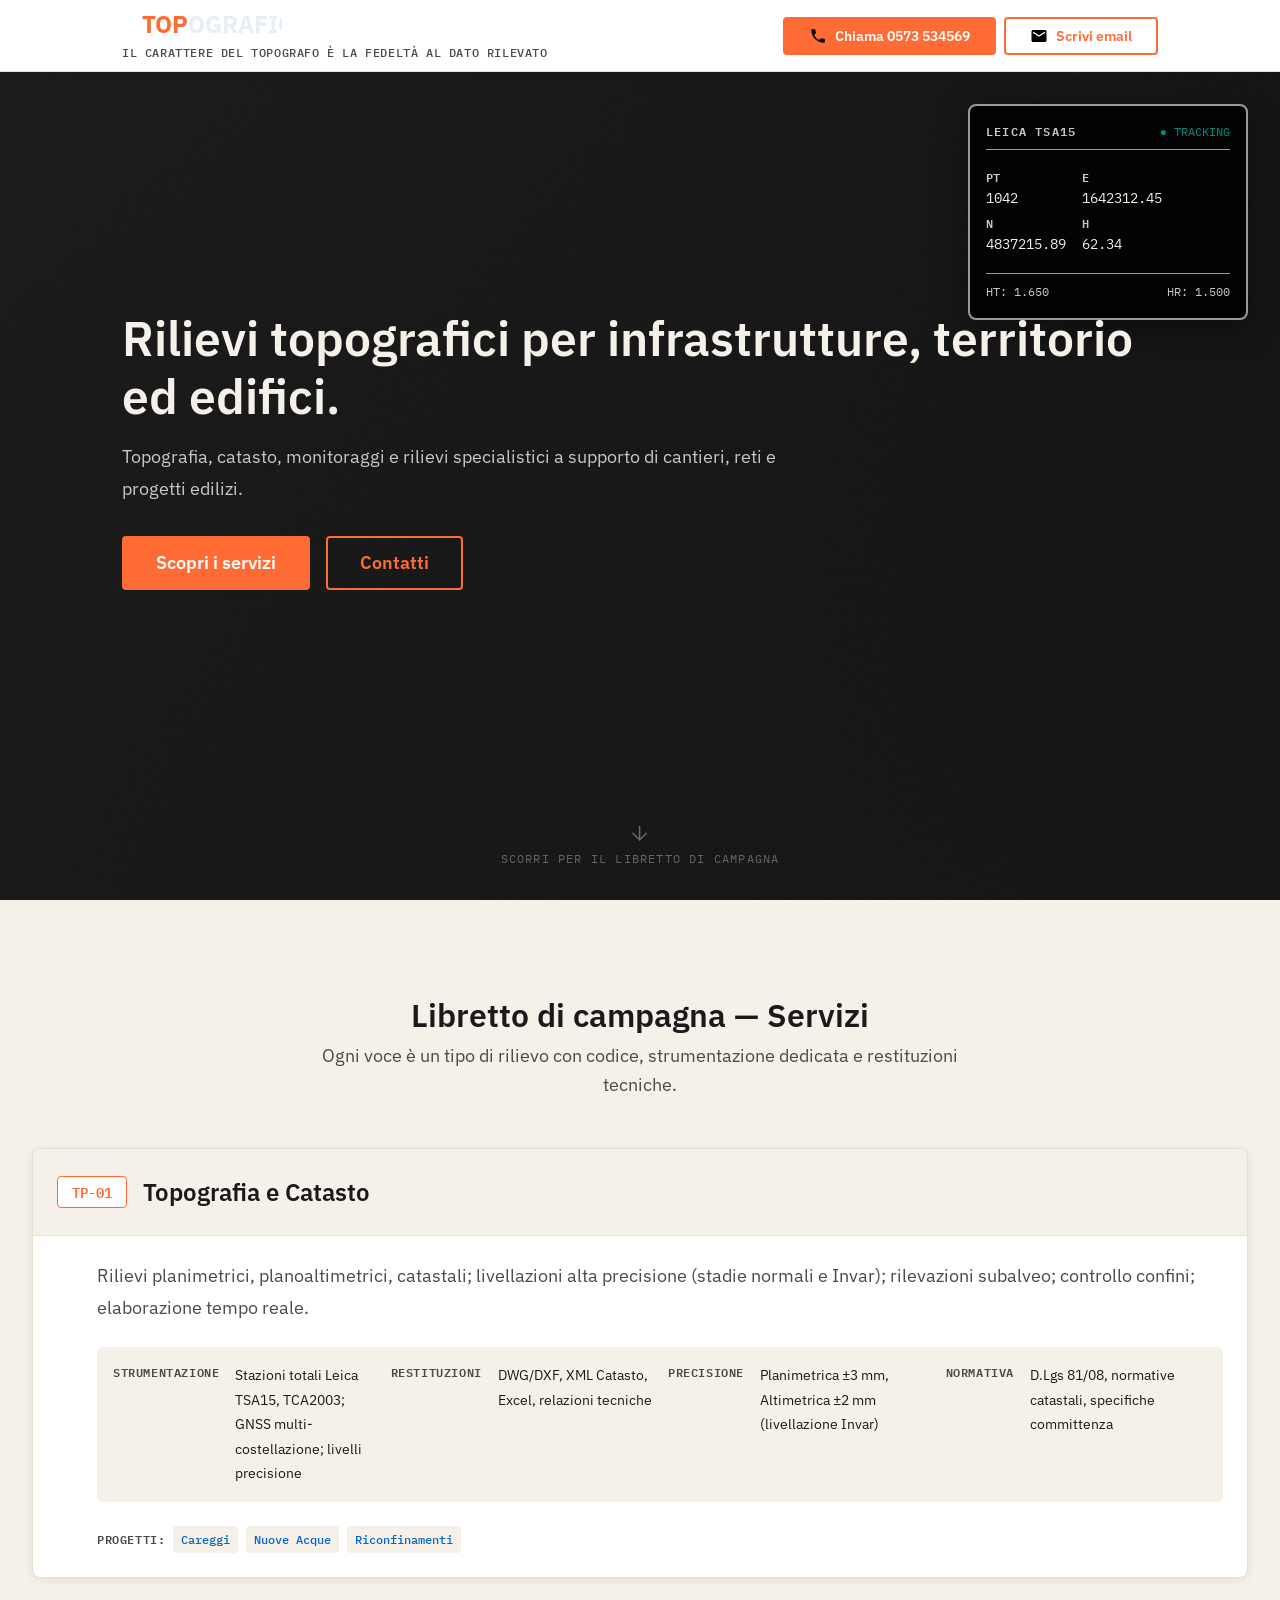
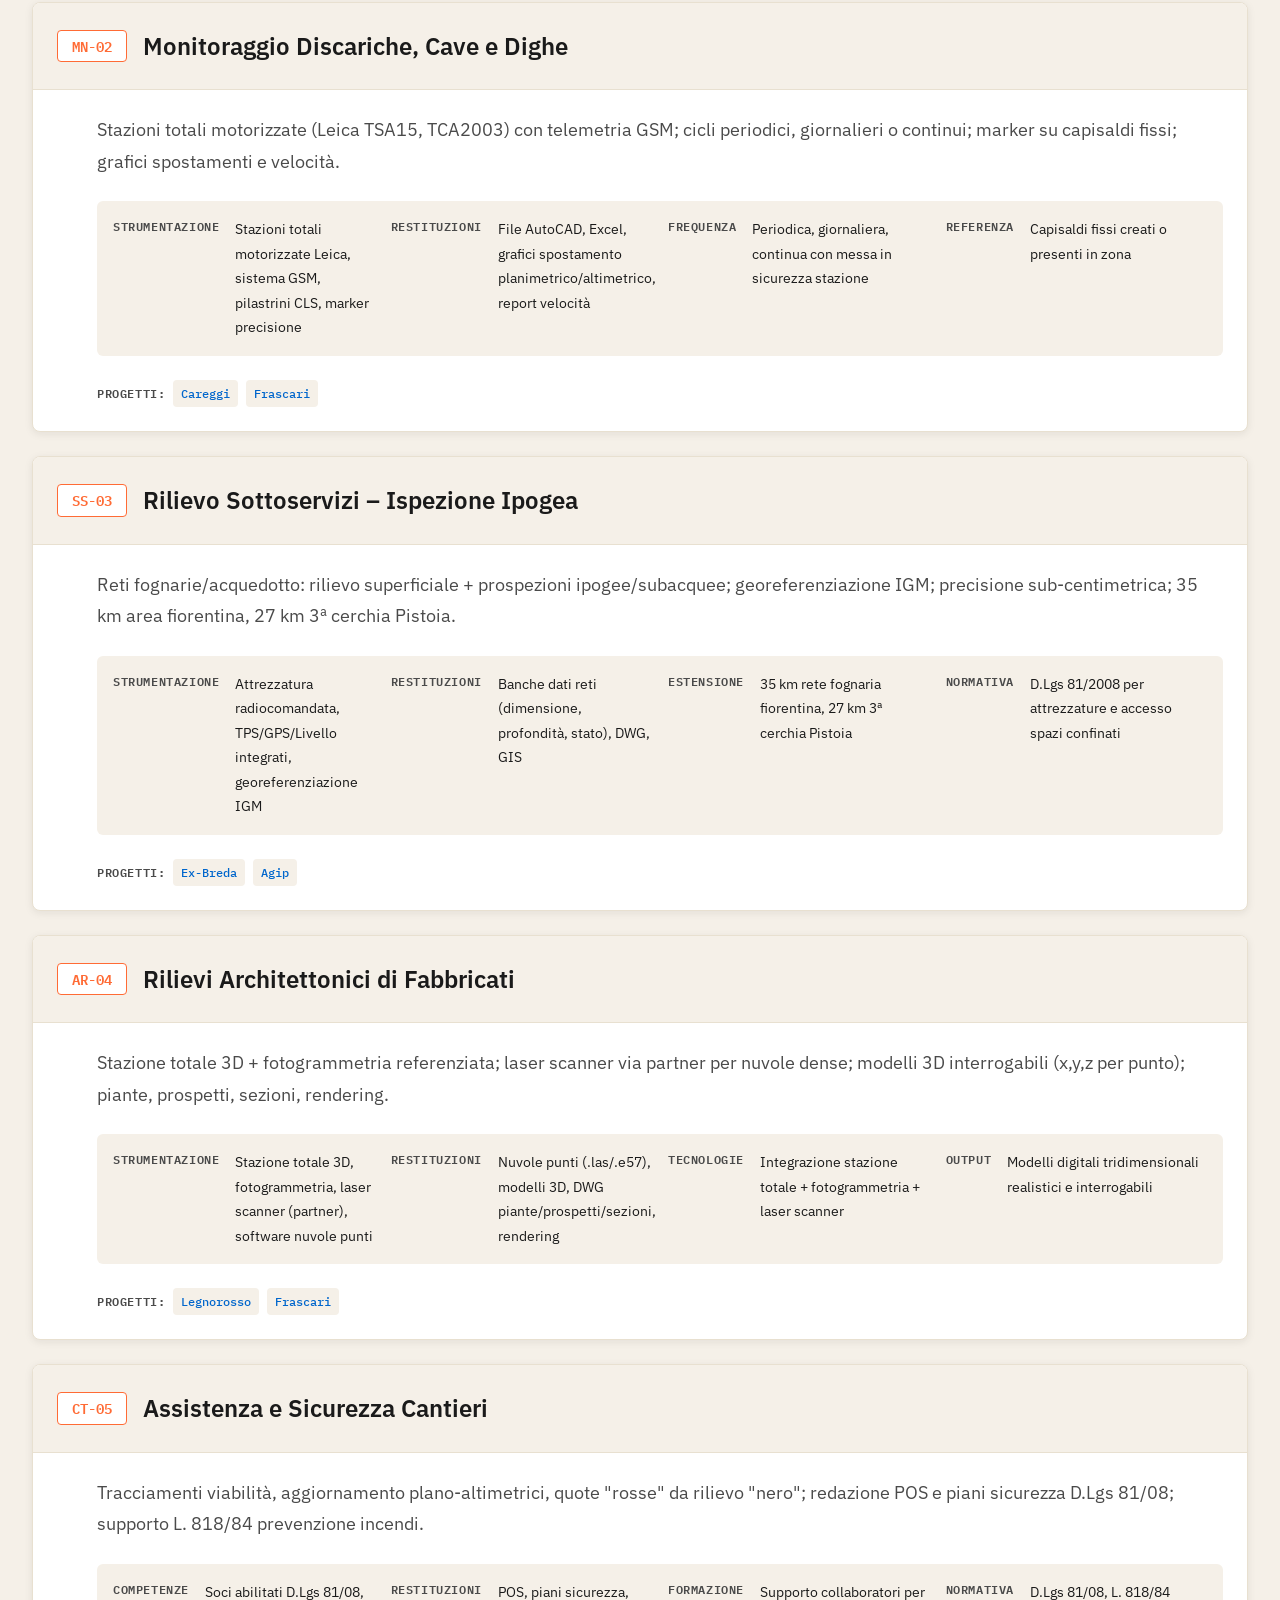
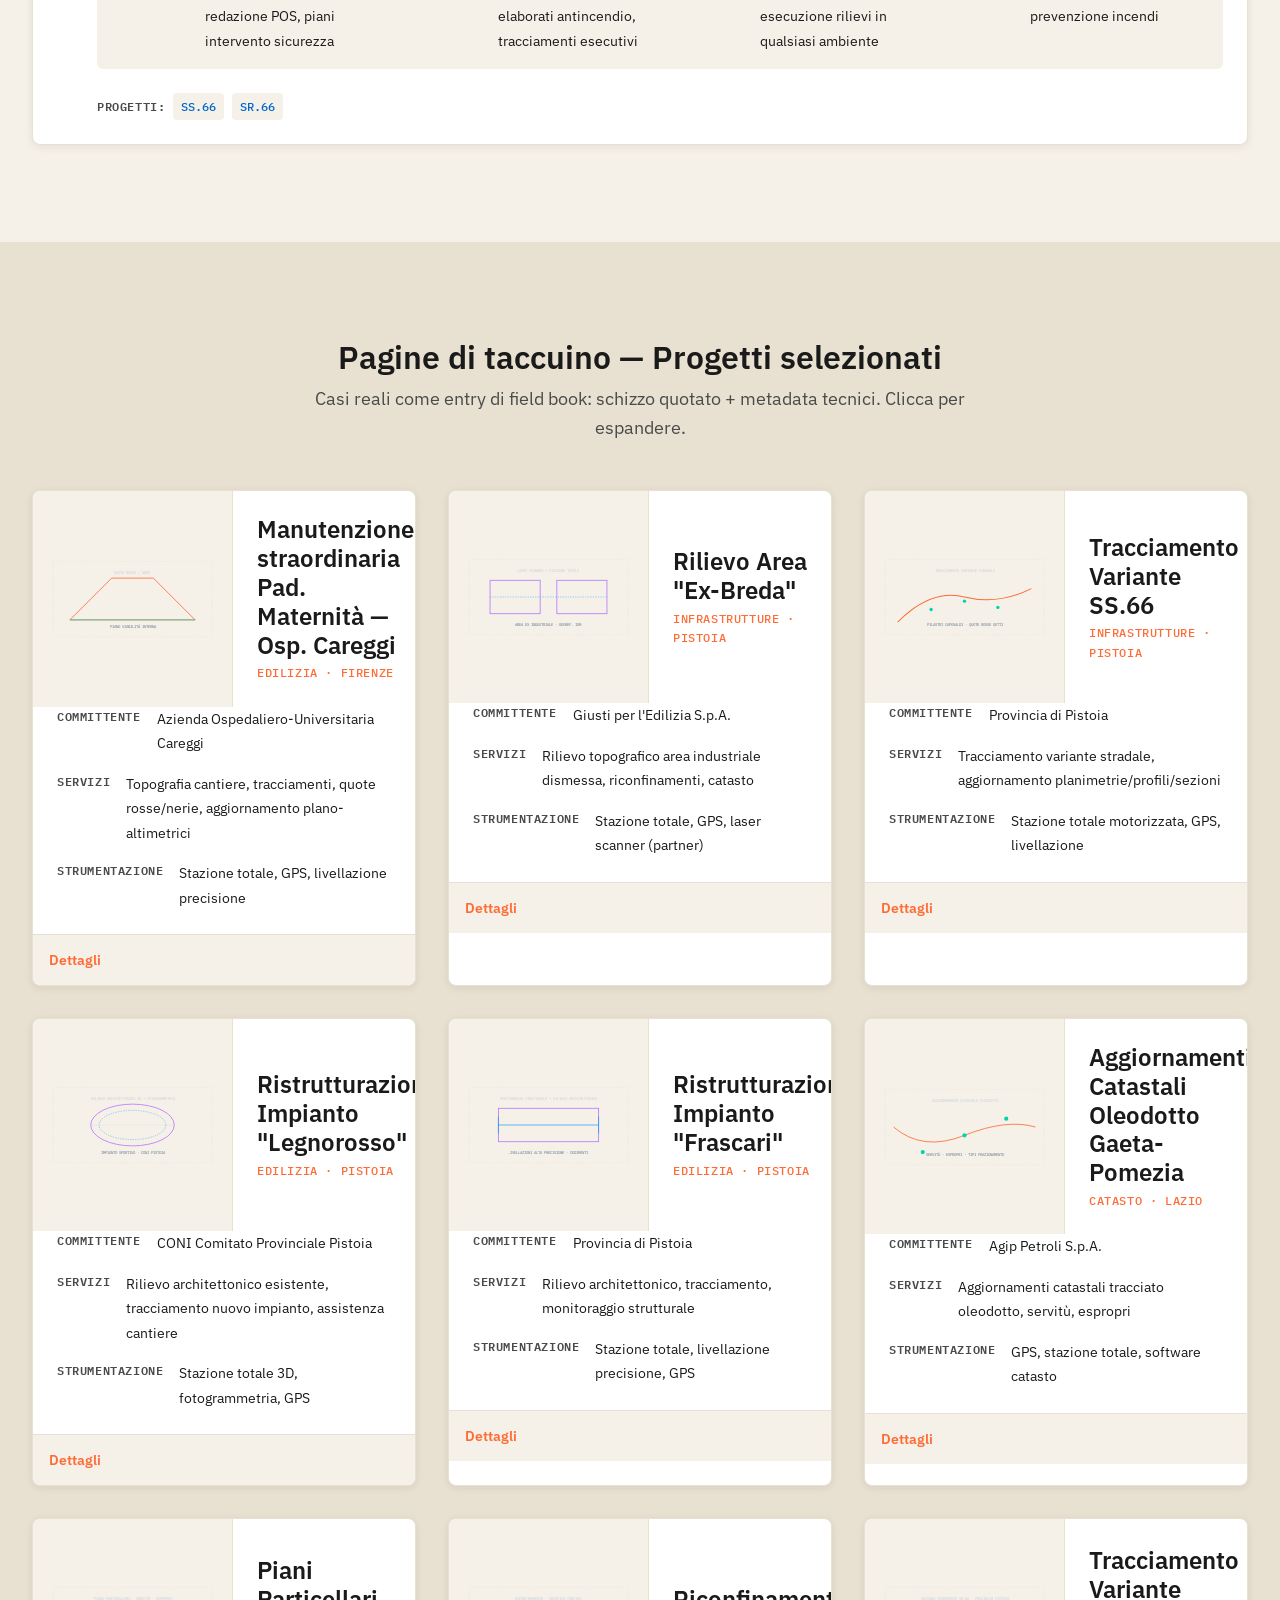
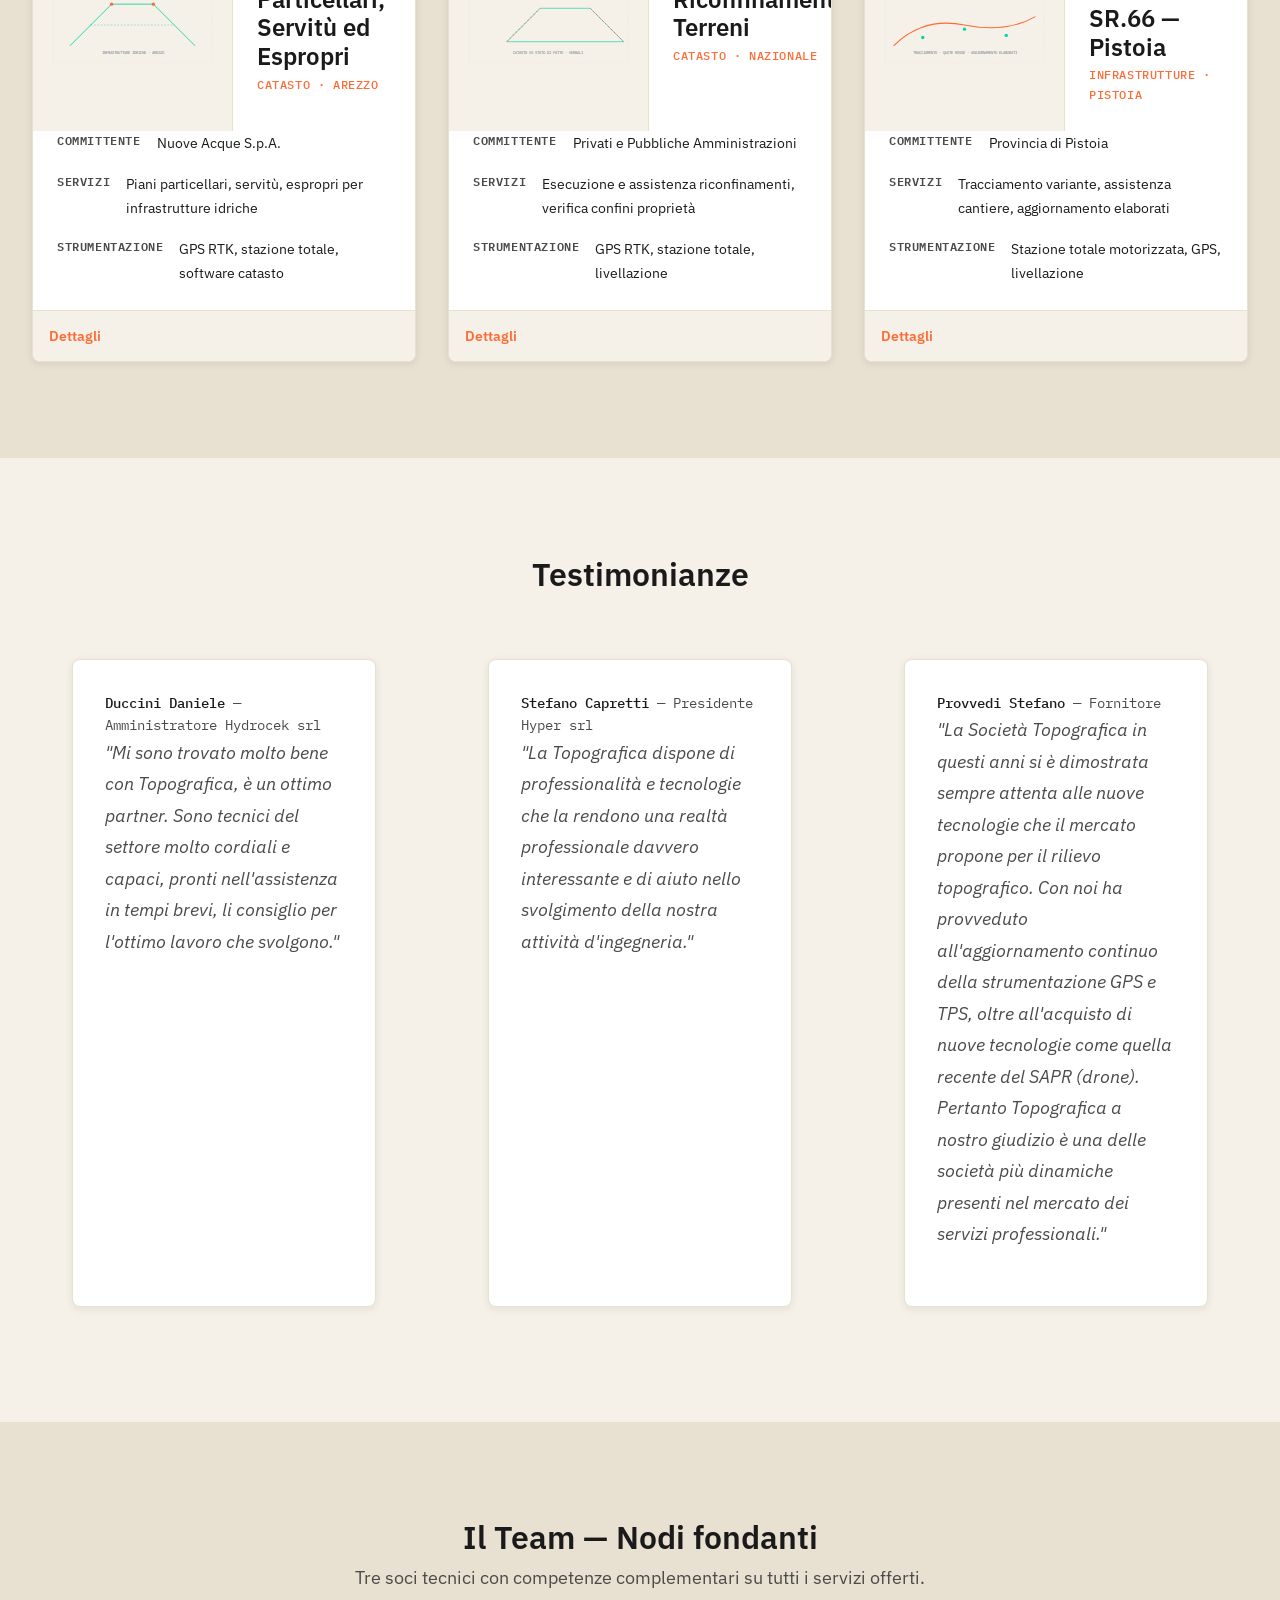
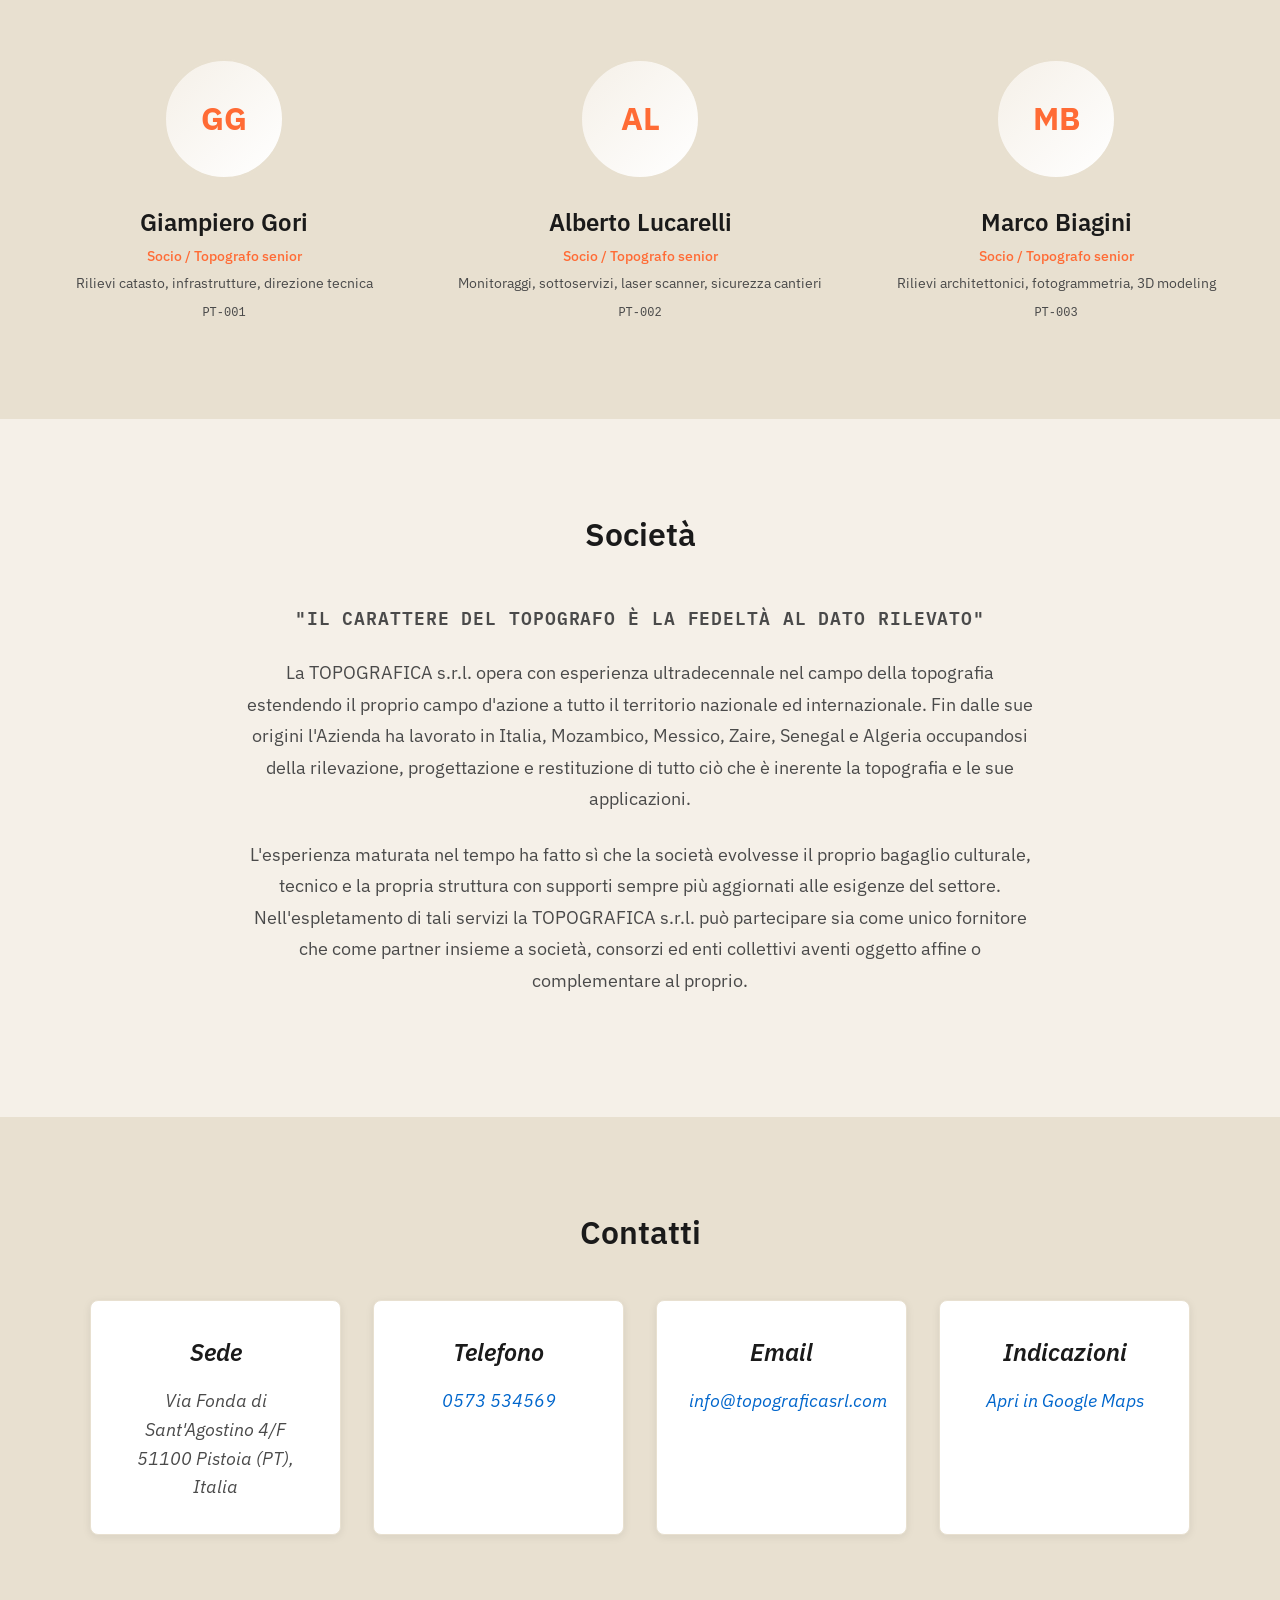
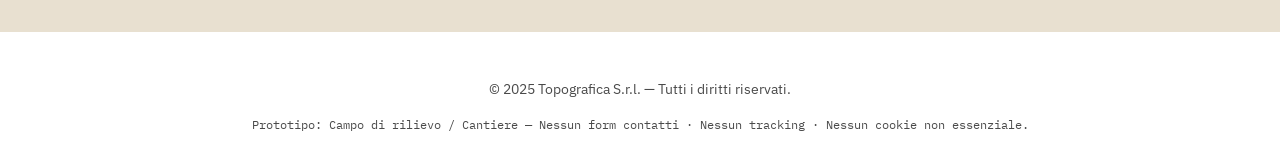
==== prototype-2-field-notebook/index.html @ 08d93e9d "Initial commit: Topografica sito vetrina (prototipo Greenleaf style) - Home, Società, Servizi, Team," ====
<!DOCTYPE html>
<html lang="it">
<head>
  <meta charset="UTF-8">
  <meta name="viewport" content="width=device-width, initial-scale=1.0">
  <meta name="description" content="Topografica S.r.l. — Rilievi topografici per infrastrutture, territorio ed edifici. Prototipo: Campo di rilievo / Cantiere.">
  <title>Topografica — Campo di rilievo / Cantiere</title>
  <link rel="preconnect" href="https://fonts.googleapis.com">
  <link rel="preconnect" href="https://fonts.gstatic.com" crossorigin>
  <link href="https://fonts.googleapis.com/css2?family=IBM+Plex+Mono:wght@400;500;600&family=IBM+Plex+Sans:wght@400;500;600;700&display=swap" rel="stylesheet">
  <link rel="stylesheet" href="css/main.css">
</head>
<body>
  <a href="#main-content" class="skip-link">Vai al contenuto principale</a>

  <header class="site-header" role="banner">
    <div class="header-content">
      <div class="logo-group">
        <svg class="logo-mark" viewBox="0 0 120 32" aria-hidden="true" focusable="false">
          <text x="0" y="24" font-family="IBM Plex Sans, sans-serif" font-weight="700" font-size="24" fill="none">
            <tspan class="logo-top" fill="#ff6b35">TOP</tspan><tspan class="logo-rest" fill="#e8eef2">OGRAFICA</tspan>
          </text>
        </svg>
        <p class="payoff" aria-hidden="true">IL CARATTERE DEL TOPOGRAFO È LA FEDELTÀ AL DATO RILEVATO</p>
      </div>
      <nav class="header-actions" aria-label="Azioni principali">
        <a href="tel:+390573534569" class="btn btn--primary" aria-label="Chiama Topografica al 0573 534569">
          <svg class="btn-icon" viewBox="0 0 24 24" aria-hidden="true" focusable="false"><path d="M6.62 10.79a15.05 15.05 0 0 0 6.59 6.59l2.2-2.2a1.003 1.003 0 0 1 1.11-.24c1.12.37 2.33.57 3.57.57.55 0 1 .45 1 1V20c0 .55-.45 1-1 1-9.39 0-17-7.61-17-17 0-.55.45-1 1-1h3.5c.55 0 1 .45 1 1 0 1.25.2 2.45.57 3.57a1 1 0 0 1-.24 1.11l-2.2 2.2z"/></svg>
          <span>Chiama 0573 534569</span>
        </a>
        <a href="mailto:info@topograficasrl.com" class="btn btn--secondary" aria-label="Invia email a Topografica">
          <svg class="btn-icon" viewBox="0 0 24 24" aria-hidden="true" focusable="false"><path d="M20 4H4c-1.1 0-1.99.9-1.99 2L2 18c0 1.1.9 2 2 2h16c1.1 0 2-.9 2-2V6c0-1.1-.9-2-2-2zm0 4l-8 5-8-5V6l8 5 8-5v2z"/></svg>
          <span>Scrivi email</span>
        </a>
      </nav>
    </div>
  </header>

  <main id="main-content" role="main">
    <section class="hero hero--field" aria-labelledby="hero-title">
      <div class="hero-bg" role="img" aria-label="Cantiere Careggi: tecnico con stazione totale Leica TSA15 su pilastrino, sfondo ospedale"></div>
      <div class="hero-overlay" aria-hidden="true"></div>

      <div class="instrument-display" role="img" aria-label="Display stazione totale: codice punto 1042, E 1642312.45 N 4837215.89 H 62.34" aria-live="polite">
        <div class="display-header">
          <span class="display-model">Leica TSA15</span>
          <span class="display-status">● TRACKING</span>
        </div>
        <dl class="display-coords">
          <div><dt>PT</dt><dd id="coord-pt">1042</dd></div>
          <div><dt>E</dt><dd id="coord-e">1642312.45</dd></div>
          <div><dt>N</dt><dd id="coord-n">4837215.89</dd></div>
          <div><dt>H</dt><dd id="coord-h">62.34</dd></div>
        </dl>
        <div class="display-footer">
          <span>HT: 1.650</span>
          <span>HR: 1.500</span>
        </div>
      </div>

      <div class="hero-content">
        <h1 id="hero-title" class="hero-title">
          Rilievi topografici per infrastrutture, territorio ed edifici.
        </h1>
        <p class="hero-subtitle">
          Topografia, catasto, monitoraggi e rilievi specialistici a supporto di cantieri, reti e progetti edilizi.
        </p>
        <div class="hero-cta-group">
          <a href="#services" class="btn btn--primary btn--large">Scopri i servizi</a>
          <a href="#contact" class="btn btn--secondary btn--large">Contatti</a>
        </div>
      </div>

      <div class="scroll-indicator" aria-hidden="true">
        <svg viewBox="0 0 24 24" fill="none" stroke="currentColor" stroke-width="1.5"><path d="M12 5v14M19 12l-7 7-7-7"/></svg>
        <span>Scorri per il libretto di campagna</span>
      </div>
    </section>

    <section id="services" class="services-section" aria-labelledby="services-title">
      <div class="section-header">
        <h2 id="services-title" class="section-title">Libretto di campagna — Servizi</h2>
        <p class="section-desc">Ogni voce è un tipo di rilievo con codice, strumentazione dedicata e restituzioni tecniche.</p>
      </div>
      <dl class="field-book">
        <div class="field-entry" data-service="catasto">
          <dt class="entry-header">
            <span class="entry-code">TP-01</span>
            <span class="entry-name">Topografia e Catasto</span>
          </dt>
          <dd class="entry-body">
            <div class="entry-desc">Rilievi planimetrici, planoaltimetrici, catastali; livellazioni alta precisione (stadie normali e Invar); rilevazioni subalveo; controllo confini; elaborazione tempo reale.</div>
            <div class="entry-specs">
              <dl class="specs-grid">
                <div><dt>Strumentazione</dt><dd>Stazioni totali Leica TSA15, TCA2003; GNSS multi-costellazione; livelli precisione</dd></div>
                <div><dt>Restituzioni</dt><dd>DWG/DXF, XML Catasto, Excel, relazioni tecniche</dd></div>
                <div><dt>Precisione</dt><dd>Planimetrica ±3 mm, Altimetrica ±2 mm (livellazione Invar)</dd></div>
                <div><dt>Normativa</dt><dd>D.Lgs 81/08, normative catastali, specifiche committenza</dd></div>
              </dl>
            </div>
            <div class="entry-projects">
              <span class="projects-label">Progetti:</span>
              <a href="#project-careggi" class="project-ref">Careggi</a>
              <a href="#project-nuove-acque" class="project-ref">Nuove Acque</a>
              <a href="#project-riconfinamenti" class="project-ref">Riconfinamenti</a>
            </div>
          </dd>
        </div>

        <div class="field-entry" data-service="monitoraggio">
          <dt class="entry-header">
            <span class="entry-code">MN-02</span>
            <span class="entry-name">Monitoraggio Discariche, Cave e Dighe</span>
          </dt>
          <dd class="entry-body">
            <div class="entry-desc">Stazioni totali motorizzate (Leica TSA15, TCA2003) con telemetria GSM; cicli periodici, giornalieri o continui; marker su capisaldi fissi; grafici spostamenti e velocità.</div>
            <div class="entry-specs">
              <dl class="specs-grid">
                <div><dt>Strumentazione</dt><dd>Stazioni totali motorizzate Leica, sistema GSM, pilastrini CLS, marker precisione</dd></div>
                <div><dt>Restituzioni</dt><dd>File AutoCAD, Excel, grafici spostamento planimetrico/altimetrico, report velocità</dd></div>
                <div><dt>Frequenza</dt><dd>Periodica, giornaliera, continua con messa in sicurezza stazione</dd></div>
                <div><dt>Referenza</dt><dd>Capisaldi fissi creati o presenti in zona</dd></div>
              </dl>
            </div>
            <div class="entry-projects">
              <span class="projects-label">Progetti:</span>
              <a href="#project-careggi" class="project-ref">Careggi</a>
              <a href="#project-frascari" class="project-ref">Frascari</a>
            </div>
          </dd>
        </div>

        <div class="field-entry" data-service="sottoservizi">
          <dt class="entry-header">
            <span class="entry-code">SS-03</span>
            <span class="entry-name">Rilievo Sottoservizi – Ispezione Ipogea</span>
          </dt>
          <dd class="entry-body">
            <div class="entry-desc">Reti fognarie/acquedotto: rilievo superficiale + prospezioni ipogee/subacquee; georeferenziazione IGM; precisione sub-centimetrica; 35 km area fiorentina, 27 km 3ª cerchia Pistoia.</div>
            <div class="entry-specs">
              <dl class="specs-grid">
                <div><dt>Strumentazione</dt><dd>Attrezzatura radiocomandata, TPS/GPS/Livello integrati, georeferenziazione IGM</dd></div>
                <div><dt>Restituzioni</dt><dd>Banche dati reti (dimensione, profondità, stato), DWG, GIS</dd></div>
                <div><dt>Estensione</dt><dd>35 km rete fognaria fiorentina, 27 km 3ª cerchia Pistoia</dd></div>
                <div><dt>Normativa</dt><dd>D.Lgs 81/2008 per attrezzature e accesso spazi confinati</dd></div>
              </dl>
            </div>
            <div class="entry-projects">
              <span class="projects-label">Progetti:</span>
              <a href="#project-ex-breda" class="project-ref">Ex-Breda</a>
              <a href="#project-agip" class="project-ref">Agip</a>
            </div>
          </dd>
        </div>

        <div class="field-entry" data-service="architettonico">
          <dt class="entry-header">
            <span class="entry-code">AR-04</span>
            <span class="entry-name">Rilievi Architettonici di Fabbricati</span>
          </dt>
          <dd class="entry-body">
            <div class="entry-desc">Stazione totale 3D + fotogrammetria referenziata; laser scanner via partner per nuvole dense; modelli 3D interrogabili (x,y,z per punto); piante, prospetti, sezioni, rendering.</div>
            <div class="entry-specs">
              <dl class="specs-grid">
                <div><dt>Strumentazione</dt><dd>Stazione totale 3D, fotogrammetria, laser scanner (partner), software nuvole punti</dd></div>
                <div><dt>Restituzioni</dt><dd>Nuvole punti (.las/.e57), modelli 3D, DWG piante/prospetti/sezioni, rendering</dd></div>
                <div><dt>Tecnologie</dt><dd>Integrazione stazione totale + fotogrammetria + laser scanner</dd></div>
                <div><dt>Output</dt><dd>Modelli digitali tridimensionali realistici e interrogabili</dd></div>
              </dl>
            </div>
            <div class="entry-projects">
              <span class="projects-label">Progetti:</span>
              <a href="#project-legnorosso" class="project-ref">Legnorosso</a>
              <a href="#project-frascari" class="project-ref">Frascari</a>
            </div>
          </dd>
        </div>

        <div class="field-entry" data-service="cantieri">
          <dt class="entry-header">
            <span class="entry-code">CT-05</span>
            <span class="entry-name">Assistenza e Sicurezza Cantieri</span>
          </dt>
          <dd class="entry-body">
            <div class="entry-desc">Tracciamenti viabilità, aggiornamento plano-altimetrici, quote "rosse" da rilievo "nero"; redazione POS e piani sicurezza D.Lgs 81/08; supporto L. 818/84 prevenzione incendi.</div>
            <div class="entry-specs">
              <dl class="specs-grid">
                <div><dt>Competenze</dt><dd>Soci abilitati D.Lgs 81/08, redazione POS, piani intervento sicurezza</dd></div>
                <div><dt>Restituzioni</dt><dd>POS, piani sicurezza, elaborati antincendio, tracciamenti esecutivi</dd></div>
                <div><dt>Formazione</dt><dd>Supporto collaboratori per esecuzione rilievi in qualsiasi ambiente</dd></div>
                <div><dt>Normativa</dt><dd>D.Lgs 81/08, L. 818/84 prevenzione incendi</dd></div>
              </dl>
            </div>
            <div class="entry-projects">
              <span class="projects-label">Progetti:</span>
              <a href="#project-ss66" class="project-ref">SS.66</a>
              <a href="#project-sr66" class="project-ref">SR.66</a>
            </div>
          </dd>
        </div>
      </dl>
    </section>

    <section id="projects" class="projects-section" aria-labelledby="projects-title">
      <div class="section-header">
        <h2 id="projects-title" class="section-title">Pagine di taccuino — Progetti selezionati</h2>
        <p class="section-desc">Casi reali come entry di field book: schizzo quotato + metadata tecnici. Clicca per espandere.</p>
      </div>
      <ul class="field-book-projects" role="list">
        <li class="field-project" id="project-careggi">
          <header class="project-header">
            <div class="project-sketch" aria-label="Schizzo quotato Pad. Maternità Careggi">
              <svg viewBox="0 0 400 200" class="sketch-svg">
                <rect x="10" y="10" width="380" height="180" fill="none" stroke="#c8d4dc" stroke-width="0.5" stroke-dasharray="4,4"/>
                <polygon points="50,150 150,50 250,50 350,150" fill="none" stroke="#ff6b35" stroke-width="2"/>
                <line x1="50" y1="150" x2="350" y2="150" stroke="#00d4aa" stroke-width="1.5"/>
                <text x="200" y="40" text-anchor="middle" font-family="IBM Plex Mono" font-size="10" fill="#c8d4dc">QUOTE ROSSE / NERE</text>
                <text x="200" y="170" text-anchor="middle" font-family="IBM Plex Mono" font-size="9" fill="#6b7c8a">PIANO VIABILITÀ INTERNA</text>
              </svg>
            </div>
            <div class="project-meta-header">
              <h3 class="project-name">Manutenzione straordinaria Pad. Maternità — Osp. Careggi</h3>
              <span class="project-category">Edilizia · Firenze</span>
            </div>
          </header>
          <dl class="project-meta">
            <div><dt>Committente</dt><dd>Azienda Ospedaliero-Universitaria Careggi</dd></div>
            <div><dt>Servizi</dt><dd>Topografia cantiere, tracciamenti, quote rosse/nerie, aggiornamento plano-altimetrici</dd></div>
            <div><dt>Strumentazione</dt><dd>Stazione totale, GPS, livellazione precisione</dd></div>
          </dl>
          <button type="button" class="project-expand" aria-expanded="false" aria-controls="details-careggi">Dettagli</button>
          <div id="details-careggi" class="project-details" hidden>
            <p>Rilievi topografici per posizionamento fabbricati e viabilità interna; calcolo e rappresentazione quote "rosse" derivate da rilievo "nero"; aggiornamento continuo piante, profili, sezioni durante avanzamento lavori.</p>
          </div>
        </li>

        <li class="field-project" id="project-ex-breda">
          <header class="project-header">
            <div class="project-sketch" aria-label="Schizzo quotato Area Ex-Breda">
              <svg viewBox="0 0 400 200" class="sketch-svg">
                <rect x="10" y="10" width="380" height="180" fill="none" stroke="#c8d4dc" stroke-width="0.5" stroke-dasharray="4,4"/>
                <rect x="60" y="60" width="120" height="80" fill="none" stroke="#b87aff" stroke-width="2"/>
                <rect x="220" y="60" width="120" height="80" fill="none" stroke="#b87aff" stroke-width="2"/>
                <line x1="60" y1="100" x2="340" y2="100" stroke="#0099ff" stroke-width="1" stroke-dasharray="3,3"/>
                <text x="200" y="40" text-anchor="middle" font-family="IBM Plex Mono" font-size="10" fill="#c8d4dc">LASER SCANNER + STAZIONE TOTALE</text>
                <text x="200" y="170" text-anchor="middle" font-family="IBM Plex Mono" font-size="9" fill="#6b7c8a">AREA EX INDUSTRIALE · GEOREF. IGM</text>
              </svg>
            </div>
            <div class="project-meta-header">
              <h3 class="project-name">Rilievo Area "Ex-Breda"</h3>
              <span class="project-category">Infrastrutture · Pistoia</span>
            </div>
          </header>
          <dl class="project-meta">
            <div><dt>Committente</dt><dd>Giusti per l'Edilizia S.p.A.</dd></div>
            <div><dt>Servizi</dt><dd>Rilievo topografico area industriale dismessa, riconfinamenti, catasto</dd></div>
            <div><dt>Strumentazione</dt><dd>Stazione totale, GPS, laser scanner (partner)</dd></div>
          </dl>
          <button type="button" class="project-expand" aria-expanded="false" aria-controls="details-exbreda">Dettagli</button>
          <div id="details-exbreda" class="project-details" hidden>
            <p>Rilievo integrato stazione totale + laser scanner per modellazione 3D area ex industriale; supporto a pianificazione riconversione urbanistica; georeferenziazione IGM.</p>
          </div>
        </li>

        <li class="field-project" id="project-ss66">
          <header class="project-header">
            <div class="project-sketch" aria-label="Schizzo quotato Variante SS.66">
              <svg viewBox="0 0 400 200" class="sketch-svg">
                <rect x="10" y="10" width="380" height="180" fill="none" stroke="#c8d4dc" stroke-width="0.5" stroke-dasharray="4,4"/>
                <path d="M40,160 Q120,80 200,100 Q280,120 360,80" fill="none" stroke="#ff6b35" stroke-width="2.5"/>
                <circle cx="120" cy="130" r="4" fill="#00d4aa"/>
                <circle cx="200" cy="110" r="4" fill="#00d4aa"/>
                <circle cx="280" cy="125" r="4" fill="#00d4aa"/>
                <text x="200" y="40" text-anchor="middle" font-family="IBM Plex Mono" font-size="10" fill="#c8d4dc">TRACCIAMENTO VARIANTE STRADALE</text>
                <text x="200" y="170" text-anchor="middle" font-family="IBM Plex Mono" font-size="9" fill="#6b7c8a">PILASTRI CAPOSALDI · QUOTE ROSSE GETTI</text>
              </svg>
            </div>
            <div class="project-meta-header">
              <h3 class="project-name">Tracciamento Variante SS.66</h3>
              <span class="project-category">Infrastrutture · Pistoia</span>
            </div>
          </header>
          <dl class="project-meta">
            <div><dt>Committente</dt><dd>Provincia di Pistoia</dd></div>
            <div><dt>Servizi</dt><dd>Tracciamento variante stradale, aggiornamento planimetrie/profili/sezioni</dd></div>
            <div><dt>Strumentazione</dt><dd>Stazione totale motorizzata, GPS, livellazione</dd></div>
          </dl>
          <button type="button" class="project-expand" aria-expanded="false" aria-controls="details-ss66">Dettagli</button>
          <div id="details-ss66" class="project-details" hidden>
            <p>Tracciamento esecutivo nuova viabilità; fornitura quote rosse per controllo getti; aggiornamento continuo elaborati per direzione lavori; coordinamento con impresa esecutrice.</p>
          </div>
        </li>

        <li class="field-project" id="project-legnorosso">
          <header class="project-header">
            <div class="project-sketch" aria-label="Schizzo quotato Impianto Legnorosso">
              <svg viewBox="0 0 400 200" class="sketch-svg">
                <rect x="10" y="10" width="380" height="180" fill="none" stroke="#c8d4dc" stroke-width="0.5" stroke-dasharray="4,4"/>
                <ellipse cx="200" cy="100" rx="100" ry="50" fill="none" stroke="#b87aff" stroke-width="2"/>
                <ellipse cx="200" cy="100" rx="80" ry="35" fill="none" stroke="#0099ff" stroke-width="1" stroke-dasharray="3,3"/>
                <line x1="100" y1="100" x2="300" y2="100" stroke="#c8d4dc" stroke-width="0.5"/>
                <text x="200" y="40" text-anchor="middle" font-family="IBM Plex Mono" font-size="10" fill="#c8d4dc">RILIEVO ARCHITETTONICO 3D + FOTOGRAMMETRIA</text>
                <text x="200" y="170" text-anchor="middle" font-family="IBM Plex Mono" font-size="9" fill="#6b7c8a">IMPIANTO SPORTIVO · CONI PISTOIA</text>
              </svg>
            </div>
            <div class="project-meta-header">
              <h3 class="project-name">Ristrutturazione Impianto "Legnorosso"</h3>
              <span class="project-category">Edilizia · Pistoia</span>
            </div>
          </header>
          <dl class="project-meta">
            <div><dt>Committente</dt><dd>CONI Comitato Provinciale Pistoia</dd></div>
            <div><dt>Servizi</dt><dd>Rilievo architettonico esistente, tracciamento nuovo impianto, assistenza cantiere</dd></div>
            <div><dt>Strumentazione</dt><dd>Stazione totale 3D, fotogrammetria, GPS</dd></div>
          </dl>
          <button type="button" class="project-expand" aria-expanded="false" aria-controls="details-legnorosso">Dettagli</button>
          <div id="details-legnorosso" class="project-details" hidden>
            <p>Rilievo architettonico impianto sportivo esistente (piante, prospetti, sezioni); tracciamento nuova struttura; assistenza topografica continua durante lavori; redazione POS sicurezza.</p>
          </div>
        </li>

        <li class="field-project" id="project-frascari">
          <header class="project-header">
            <div class="project-sketch" aria-label="Schizzo quotato Impianto Frascari">
              <svg viewBox="0 0 400 200" class="sketch-svg">
                <rect x="10" y="10" width="380" height="180" fill="none" stroke="#c8d4dc" stroke-width="0.5" stroke-dasharray="4,4"/>
                <rect x="80" y="60" width="240" height="80" fill="none" stroke="#b87aff" stroke-width="2"/>
                <line x1="80" y1="100" x2="320" y2="100" stroke="#0099ff" stroke-width="1.5"/>
                <line x1="80" y1="80" x2="80" y2="120" stroke="#0099ff" stroke-width="1.5"/>
                <line x1="320" y1="80" x2="320" y2="120" stroke="#0099ff" stroke-width="1.5"/>
                <text x="200" y="40" text-anchor="middle" font-family="IBM Plex Mono" font-size="10" fill="#c8d4dc">MONITORAGGIO STRUTTURALE + RILIEVO ARCHITETTONICO</text>
                <text x="200" y="170" text-anchor="middle" font-family="IBM Plex Mono" font-size="9" fill="#6b7c8a">LIVELLAZIONI ALTA PRECISIONE · CEDIMENTI</text>
              </svg>
            </div>
            <div class="project-meta-header">
              <h3 class="project-name">Ristrutturazione Impianto "Frascari"</h3>
              <span class="project-category">Edilizia · Pistoia</span>
            </div>
          </header>
          <dl class="project-meta">
            <div><dt>Committente</dt><dd>Provincia di Pistoia</dd></div>
            <div><dt>Servizi</dt><dd>Rilievo architettonico, tracciamento, monitoraggio strutturale</dd></div>
            <div><dt>Strumentazione</dt><dd>Stazione totale, livellazione precisione, GPS</dd></div>
          </dl>
          <button type="button" class="project-expand" aria-expanded="false" aria-controls="details-frascari">Dettagli</button>
          <div id="details-frascari" class="project-details" hidden>
            <p>Rilievo completo impianto sportivo; monitoraggio deformazioni strutturali durante ristrutturazione; livellazioni alta precisione per controllo cedimenti; georeferenziazione catastale.</p>
          </div>
        </li>

        <li class="field-project" id="project-agip">
          <header class="project-header">
            <div class="project-sketch" aria-label="Schizzo quotato Oleodotto Gaeta-Pomezia">
              <svg viewBox="0 0 400 200" class="sketch-svg">
                <rect x="10" y="10" width="380" height="180" fill="none" stroke="#c8d4dc" stroke-width="0.5" stroke-dasharray="4,4"/>
                <path d="M30,100 Q100,160 200,120 Q300,80 370,100" fill="none" stroke="#ff6b35" stroke-width="2"/>
                <circle cx="100" cy="160" r="5" fill="#00d4aa"/>
                <circle cx="200" cy="120" r="5" fill="#00d4aa"/>
                <circle cx="300" cy="80" r="5" fill="#00d4aa"/>
                <text x="200" y="40" text-anchor="middle" font-family="IBM Plex Mono" font-size="10" fill="#c8d4dc">AGGIORNAMENTO CATASTALE OLEODOTTO</text>
                <text x="200" y="170" text-anchor="middle" font-family="IBM Plex Mono" font-size="9" fill="#6b7c8a">SERVITÙ · ESPROPRI · TIPI FRAZIONAMENTO</text>
              </svg>
            </div>
            <div class="project-meta-header">
              <h3 class="project-name">Aggiornamenti Catastali Oleodotto Gaeta-Pomezia</h3>
              <span class="project-category">Catasto · Lazio</span>
            </div>
          </header>
          <dl class="project-meta">
            <div><dt>Committente</dt><dd>Agip Petroli S.p.A.</dd></div>
            <div><dt>Servizi</dt><dd>Aggiornamenti catastali tracciato oleodotto, servitù, espropri</dd></div>
            <div><dt>Strumentazione</dt><dd>GPS, stazione totale, software catasto</dd></div>
          </dl>
          <button type="button" class="project-expand" aria-expanded="false" aria-controls="details-agip">Dettagli</button>
          <div id="details-agip" class="project-details" hidden>
            <p>Aggiornamento mappali catastali per tracciato oleodotto Gaeta-Pomezia; rilevazione servitù ed espropri; redazione tipi di frazionamento e mappe di aggiornamento per Agenzia delle Entrate.</p>
          </div>
        </li>

        <li class="field-project" id="project-nuove-acque">
          <header class="project-header">
            <div class="project-sketch" aria-label="Schizzo quotato Nuove Acque Arezzo">
              <svg viewBox="0 0 400 200" class="sketch-svg">
                <rect x="10" y="10" width="380" height="180" fill="none" stroke="#c8d4dc" stroke-width="0.5" stroke-dasharray="4,4"/>
                <path d="M50,150 L150,50 L250,50 L350,150" fill="none" stroke="#00d4aa" stroke-width="2"/>
                <line x1="100" y1="100" x2="300" y2="100" stroke="#00d4aa" stroke-width="1" stroke-dasharray="4,4"/>
                <circle cx="150" cy="50" r="4" fill="#ff6b35"/>
                <circle cx="250" cy="50" r="4" fill="#ff6b35"/>
                <text x="200" y="40" text-anchor="middle" font-family="IBM Plex Mono" font-size="10" fill="#c8d4dc">PIANI PARTICELLARI · SERVITÙ · ESPROPRI</text>
                <text x="200" y="170" text-anchor="middle" font-family="IBM Plex Mono" font-size="9" fill="#6b7c8a">INFRASTRUTTURE IDRICHE · AREZZO</text>
              </svg>
            </div>
            <div class="project-meta-header">
              <h3 class="project-name">Piani Particellari, Servitù ed Espropri</h3>
              <span class="project-category">Catasto · Arezzo</span>
            </div>
          </header>
          <dl class="project-meta">
            <div><dt>Committente</dt><dd>Nuove Acque S.p.A.</dd></div>
            <div><dt>Servizi</dt><dd>Piani particellari, servitù, espropri per infrastrutture idriche</dd></div>
            <div><dt>Strumentazione</dt><dd>GPS RTK, stazione totale, software catasto</dd></div>
          </dl>
          <button type="button" class="project-expand" aria-expanded="false" aria-controls="details-nuoveacque">Dettagli</button>
          <div id="details-nuoveacque" class="project-details" hidden>
            <p>Redazione piani particellari per acquisizioni aree; calcolo servitù passaggio condotte; tipi di frazionamento per espropri; coordinamento con uffici catastali Arezzo.</p>
          </div>
        </li>

        <li class="field-project" id="project-riconfinamenti">
          <header class="project-header">
            <div class="project-sketch" aria-label="Schizzo quotato Riconfinamenti">
              <svg viewBox="0 0 400 200" class="sketch-svg">
                <rect x="10" y="10" width="380" height="180" fill="none" stroke="#c8d4dc" stroke-width="0.5" stroke-dasharray="4,4"/>
                <polygon points="100,140 180,60 300,60 380,140" fill="none" stroke="#00d4aa" stroke-width="1.5"/>
                <line x1="100" y1="140" x2="180" y2="60" stroke="#ff6b35" stroke-width="2" stroke-dasharray="5,5"/>
                <line x1="300" y1="60" x2="380" y2="140" stroke="#ff6b35" stroke-width="2" stroke-dasharray="5,5"/>
                <text x="200" y="40" text-anchor="middle" font-family="IBM Plex Mono" font-size="10" fill="#c8d4dc">RICONFINAMENTO · VERIFICA CONFINI</text>
                <text x="200" y="170" text-anchor="middle" font-family="IBM Plex Mono" font-size="9" fill="#6b7c8a">CATASTO VS STATO DI FATTO · VERBALI</text>
              </svg>
            </div>
            <div class="project-meta-header">
              <h3 class="project-name">Riconfinamenti Terreni</h3>
              <span class="project-category">Catasto · Nazionale</span>
            </div>
          </header>
          <dl class="project-meta">
            <div><dt>Committente</dt><dd>Privati e Pubbliche Amministrazioni</dd></div>
            <div><dt>Servizi</dt><dd>Esecuzione e assistenza riconfinamenti, verifica confini proprietà</dd></div>
            <div><dt>Strumentazione</dt><dd>GPS RTK, stazione totale, livellazione</dd></div>
          </dl>
          <button type="button" class="project-expand" aria-expanded="false" aria-controls="details-riconfinamenti">Dettagli</button>
          <div id="details-riconfinamenti" class="project-details" hidden>
            <p>Riconfinamenti terreni per privati e pubbliche amministrazioni; verifica confronto dati catastali vs stato di fatto; redazione verbali di riconfinamento; assistenza in contenziosi confinari.</p>
          </div>
        </li>

        <li class="field-project" id="project-sr66">
          <header class="project-header">
            <div class="project-sketch" aria-label="Schizzo quotato Variante SR.66">
              <svg viewBox="0 0 400 200" class="sketch-svg">
                <rect x="10" y="10" width="380" height="180" fill="none" stroke="#c8d4dc" stroke-width="0.5" stroke-dasharray="4,4"/>
                <path d="M30,150 Q100,80 200,100 Q300,120 370,80" fill="none" stroke="#ff6b35" stroke-width="2.5"/>
                <circle cx="100" cy="130" r="4" fill="#00d4aa"/>
                <circle cx="200" cy="110" r="4" fill="#00d4aa"/>
                <circle cx="300" cy="125" r="4" fill="#00d4aa"/>
                <text x="200" y="40" text-anchor="middle" font-family="IBM Plex Mono" font-size="10" fill="#c8d4dc">SECONDO INTERVENTO SR.66 · PROVINCIA PISTOIA</text>
                <text x="200" y="170" text-anchor="middle" font-family="IBM Plex Mono" font-size="9" fill="#6b7c8a">TRACCIAMENTO · QUOTE ROSSE · AGGIORNAMENTO ELABORATI</text>
              </svg>
            </div>
            <div class="project-meta-header">
              <h3 class="project-name">Tracciamento Variante SR.66 — Pistoia</h3>
              <span class="project-category">Infrastrutture · Pistoia</span>
            </div>
          </header>
          <dl class="project-meta">
            <div><dt>Committente</dt><dd>Provincia di Pistoia</dd></div>
            <div><dt>Servizi</dt><dd>Tracciamento variante, assistenza cantiere, aggiornamento elaborati</dd></div>
            <div><dt>Strumentazione</dt><dd>Stazione totale motorizzata, GPS, livellazione</dd></div>
          </dl>
          <button type="button" class="project-expand" aria-expanded="false" aria-controls="details-sr66">Dettagli</button>
          <div id="details-sr66" class="project-details" hidden>
            <p>Secondo intervento su SR.66 per Provincia di Pistoia; tracciamento esecutivo nuova viabilità; controllo quote rosse; aggiornamento continuo piante e profili per direzione lavori.</p>
          </div>
        </li>
      </ul>
    </section>

    <section class="testimonials-section" aria-labelledby="testimonials-title">
      <div class="section-header">
        <h2 id="testimonials-title" class="section-title">Testimonianze</h2>
      </div>
      <blockquote class="testimonials-grid">
        <figure class="testimonial">
          <figcaption class="testimonial-author">
            <cite>Duccini Daniele</cite> — Amministratore Hydrocek srl
          </figcaption>
          <p>"Mi sono trovato molto bene con Topografica, è un ottimo partner. Sono tecnici del settore molto cordiali e capaci, pronti nell'assistenza in tempi brevi, li consiglio per l'ottimo lavoro che svolgono."</p>
        </figure>
        <figure class="testimonial">
          <figcaption class="testimonial-author">
            <cite>Stefano Capretti</cite> — Presidente Hyper srl
          </figcaption>
          <p>"La Topografica dispone di professionalità e tecnologie che la rendono una realtà professionale davvero interessante e di aiuto nello svolgimento della nostra attività d'ingegneria."</p>
        </figure>
        <figure class="testimonial">
          <figcaption class="testimonial-author">
            <cite>Provvedi Stefano</cite> — Fornitore
          </figcaption>
          <p>"La Società Topografica in questi anni si è dimostrata sempre attenta alle nuove tecnologie che il mercato propone per il rilievo topografico. Con noi ha provveduto all'aggiornamento continuo della strumentazione GPS e TPS, oltre all'acquisto di nuove tecnologie come quella recente del SAPR (drone). Pertanto Topografica a nostro giudizio è una delle società più dinamiche presenti nel mercato dei servizi professionali."</p>
        </figure>
      </blockquote>
    </section>

    <section class="team-section" aria-labelledby="team-title">
      <div class="section-header">
        <h2 id="team-title" class="section-title">Il Team — Nodi fondanti</h2>
        <p class="section-desc">Tre soci tecnici con competenze complementari su tutti i servizi offerti.</p>
      </div>
      <ul class="team-grid" role="list">
        <li class="team-member">
          <figure class="member-photo" aria-label="Giampiero Gori">
            <div class="photo-placeholder" aria-hidden="true">GG</div>
          </figure>
          <div class="member-info">
            <h3 class="member-name">Giampiero Gori</h3>
            <p class="member-role">Socio / Topografo senior</p>
            <p class="member-focus">Rilievi catasto, infrastrutture, direzione tecnica</p>
            <p class="member-code"><code>PT-001</code></p>
          </div>
        </li>
        <li class="team-member">
          <figure class="member-photo" aria-label="Alberto Lucarelli">
            <div class="photo-placeholder" aria-hidden="true">AL</div>
          </figure>
          <div class="member-info">
            <h3 class="member-name">Alberto Lucarelli</h3>
            <p class="member-role">Socio / Topografo senior</p>
            <p class="member-focus">Monitoraggi, sottoservizi, laser scanner, sicurezza cantieri</p>
            <p class="member-code"><code>PT-002</code></p>
          </div>
        </li>
        <li class="team-member">
          <figure class="member-photo" aria-label="Marco Biagini">
            <div class="photo-placeholder" aria-hidden="true">MB</div>
          </figure>
          <div class="member-info">
            <h3 class="member-name">Marco Biagini</h3>
            <p class="member-role">Socio / Topografo senior</p>
            <p class="member-focus">Rilievi architettonici, fotogrammetria, 3D modeling</p>
            <p class="member-code"><code>PT-003</code></p>
          </div>
        </li>
      </ul>
    </section>

    <section class="company-section" aria-labelledby="company-title">
      <div class="section-header">
        <h2 id="company-title" class="section-title">Società</h2>
      </div>
      <div class="company-content">
        <p class="company-motto">"IL CARATTERE DEL TOPOGRAFO È LA FEDELTÀ AL DATO RILEVATO"</p>
        <p>La TOPOGRAFICA s.r.l. opera con esperienza ultradecennale nel campo della topografia estendendo il proprio campo d'azione a tutto il territorio nazionale ed internazionale. Fin dalle sue origini l'Azienda ha lavorato in Italia, Mozambico, Messico, Zaire, Senegal e Algeria occupandosi della rilevazione, progettazione e restituzione di tutto ciò che è inerente la topografia e le sue applicazioni.</p>
        <p>L'esperienza maturata nel tempo ha fatto sì che la società evolvesse il proprio bagaglio culturale, tecnico e la propria struttura con supporti sempre più aggiornati alle esigenze del settore. Nell'espletamento di tali servizi la TOPOGRAFICA s.r.l. può partecipare sia come unico fornitore che come partner insieme a società, consorzi ed enti collettivi aventi oggetto affine o complementare al proprio.</p>
      </div>
    </section>

    <section id="contact" class="contact-section" aria-labelledby="contact-title">
      <div class="section-header">
        <h2 id="contact-title" class="section-title">Contatti</h2>
      </div>
      <address class="contact-grid">
        <div class="contact-item">
          <h3>Sede</h3>
          <p>Via Fonda di Sant'Agostino 4/F<br>51100 Pistoia (PT), Italia</p>
        </div>
        <div class="contact-item">
          <h3>Telefono</h3>
          <p><a href="tel:+390573534569">0573 534569</a></p>
        </div>
        <div class="contact-item">
          <h3>Email</h3>
          <p><a href="mailto:info@topograficasrl.com">info@topograficasrl.com</a></p>
        </div>
        <div class="contact-item">
          <h3>Indicazioni</h3>
          <p><a href="https://maps.google.com/?q=Via+Fonda+di+Sant'Agostino+4%2FF+Pistoia" target="_blank" rel="noopener">Apri in Google Maps</a></p>
        </div>
      </address>
    </section>
  </main>

  <footer class="site-footer" role="contentinfo">
    <p>&copy; 2025 Topografica S.r.l. — Tutti i diritti riservati.</p>
    <p class="footer-note">Prototipo: Campo di rilievo / Cantiere — Nessun form contatti · Nessun tracking · Nessun cookie non essenziale.</p>
  </footer>

  <script src="js/main.js"></script>
</body>
</html>
---- prototype-2-field-notebook/css/main.css ----
/* ==========================================================================
   Topografica — Prototype 2: Campo di rilievo / Cantiere
   Design Tokens & Styles
   ========================================================================== */

:root {
  /* Palette — Campo di rilievo / Cantiere */
  --color-paper: #f5f0e8;           /* warm paper ground */
  --color-paper-dark: #e8e0d0;      /* darker paper */
  --color-ink: #1a1a1a;             /* black ink */
  --color-ink-muted: #4a4a4a;       /* muted ink */
  --color-instrument-orange: #ff6b35; /* theodolite orange */
  --color-instrument-orange-dim: #cc552a;
  --color-signal-teal: #008a7a;     /* field green-teal */
  --color-signal-blue: #0066cc;     /* coordinate blue */
  --color-aluminum: #c8c8c8;        /* aluminum tripod */
  --color-aluminum-dark: #9a9a9a;
  --color-red-chalk: #c0392b;       /* red chalk mark */
  --color-white: #ffffff;
  --color-shadow: rgba(26, 26, 26, 0.08);

  /* Dark mode overrides for hero */
  --hero-bg: #1a1a1a;
  --hero-text: #f5f0e8;
  --hero-muted: #c8c8c8;

  /* Typography */
  --font-display: 'IBM Plex Sans', system-ui, sans-serif;
  --font-mono: 'IBM Plex Mono', ui-monospace, SFMono-Regular, monospace;
  --font-handwriting: 'IBM Plex Mono', ui-monospace, monospace; /* simulated handwriting */
  --font-ui: 'IBM Plex Sans', system-ui, sans-serif;

  --text-display: clamp(2rem, 4vw, 3rem);
  --text-h1: clamp(1.75rem, 3.5vw, 2.5rem);
  --text-h2: clamp(1.5rem, 3vw, 2rem);
  --text-h3: clamp(1.25rem, 2.5vw, 1.5rem);
  --text-body: clamp(1rem, 1.5vw, 1.125rem);
  --text-sm: 0.875rem;
  --text-xs: 0.75rem;

  --line-height-tight: 1.2;
  --line-height-normal: 1.6;
  --line-height-relaxed: 1.75;

  /* Spacing */
  --space-xs: 0.25rem; --space-sm: 0.5rem; --space-md: 1rem;
  --space-lg: 1.5rem; --space-xl: 2rem; --space-2xl: 3rem;
  --space-3xl: 4rem; --space-4xl: 6rem;

  /* Layout */
  --container-max: 1100px;
  --container-padding: var(--space-xl);
  --header-height: 72px;

  /* Motion */
  --duration-fast: 150ms;
  --duration-normal: 250ms;
  --duration-slow: 400ms;
  --ease-out: cubic-bezier(0.25, 0.46, 0.45, 0.94);
  --ease-spring: cubic-bezier(0.34, 1.56, 0.64, 1);

  /* Z-index */
  --z-header: 100;
  --z-tooltip: 300;
}

/* Reduced motion */
@media (prefers-reduced-motion: reduce) {
  :root { --duration-fast: 1ms; --duration-normal: 1ms; --duration-slow: 1ms; }
  *, *::before, *::after { animation-duration: 1ms !important; transition-duration: 1ms !important; }
}

/* ==========================================================================
   Reset & Base
   ========================================================================== */

*, *::before, *::after { box-sizing: border-box; }
html { font-size: 100%; scroll-behavior: smooth; }
@media (prefers-reduced-motion: reduce) { html { scroll-behavior: auto; } }

body {
  margin: 0;
  min-height: 100vh;
  background-color: var(--color-paper);
  color: var(--color-ink);
  font-family: var(--font-ui);
  font-size: var(--text-body);
  line-height: var(--line-height-normal);
  -webkit-font-smoothing: antialiased;
  -moz-osx-font-smoothing: grayscale;
  text-rendering: optimizeLegibility;
}

.skip-link {
  position: absolute; top: -100%; left: 50%; transform: translateX(-50%);
  padding: var(--space-sm) var(--space-md);
  background: var(--color-instrument-orange); color: var(--color-white);
  font-weight: 600; border-radius: 0 0 var(--space-sm) var(--space-sm);
  z-index: var(--z-tooltip); transition: top var(--duration-fast) var(--ease-out);
}
.skip-link:focus { top: 0; outline: 2px solid var(--color-instrument-orange); outline-offset: 2px; }

:focus:not(:focus-visible) { outline: none; }
:focus-visible { outline: 2px solid var(--color-instrument-orange); outline-offset: 2px; }

::selection { background: var(--color-instrument-orange); color: var(--color-white); }

a { color: var(--color-signal-blue); text-decoration: none; transition: color var(--duration-fast); }
a:hover { color: var(--color-instrument-orange); }
a:focus-visible { outline-offset: 3px; }

img { max-width: 100%; height: auto; display: block; }

/* ==========================================================================
   Layout Utilities
   ========================================================================== */

.container {
  width: 100%; max-width: var(--container-max); margin: 0 auto; padding: 0 var(--container-padding);
}

.section-header { text-align: center; margin-bottom: var(--space-2xl); }
.section-title {
  font-family: var(--font-display); font-size: var(--text-h2); font-weight: 600;
  line-height: var(--line-height-tight); color: var(--color-ink); margin: 0 0 var(--space-sm);
}
.section-desc { font-size: var(--text-body); color: var(--color-ink-muted); margin: 0; max-width: 60ch; margin-left: auto; margin-right: auto; }

/* ==========================================================================
   Header
   ========================================================================== */

.site-header {
  position: fixed; top: 0; left: 0; right: 0; height: var(--header-height);
  background: var(--color-white); border-bottom: 1px solid var(--color-paper-dark);
  box-shadow: 0 2px 8px var(--color-shadow); z-index: var(--z-header);
}

.header-content {
  display: flex; align-items: center; justify-content: space-between;
  height: 100%; max-width: var(--container-max); margin: 0 auto; padding: 0 var(--container-padding);
}

.logo-group { display: flex; flex-direction: column; gap: 2px; }
.logo-mark { width: 160px; height: 32px; flex-shrink: 0; }
.payoff {
  font-family: var(--font-mono); font-size: var(--text-xs); font-weight: 500;
  color: var(--color-ink-muted); letter-spacing: 0.05em; text-transform: uppercase; margin: 0; white-space: nowrap;
}

.header-actions { display: flex; gap: var(--space-sm); flex-wrap: wrap; justify-content: flex-end; }

/* ==========================================================================
   Buttons
   ========================================================================== */

.btn {
  display: inline-flex; align-items: center; gap: var(--space-sm);
  padding: var(--space-sm) var(--space-lg);
  font-family: var(--font-ui); font-size: var(--text-sm); font-weight: 600; line-height: 1;
  border: 2px solid transparent; border-radius: 4px; cursor: pointer;
  transition: all var(--duration-fast) var(--ease-out); white-space: nowrap; text-decoration: none;
}
.btn-icon { width: 18px; height: 18px; flex-shrink: 0; }

.btn--primary { background: var(--color-instrument-orange); color: var(--color-white); border-color: var(--color-instrument-orange); }
.btn--primary:hover, .btn--primary:focus-visible { background: var(--color-instrument-orange-dim); border-color: var(--color-instrument-orange-dim); transform: translateY(-1px); }

.btn--secondary { background: transparent; color: var(--color-instrument-orange); border-color: var(--color-instrument-orange); }
.btn--secondary:hover, .btn--secondary:focus-visible { background: var(--color-instrument-orange); color: var(--color-white); transform: translateY(-1px); }

.btn--large { padding: var(--space-md) var(--space-xl); font-size: var(--text-body); }

/* ==========================================================================
   Hero — Field Notebook
   ========================================================================== */

.hero--field {
  position: relative; min-height: 100vh; display: flex; flex-direction: column;
  background: var(--hero-bg); color: var(--hero-text);
}

.hero-bg {
  position: absolute; inset: 0; z-index: 0;
  background: linear-gradient(135deg, #1a1a1a 0%, #0d0d0d 100%);
}
.hero-bg::before {
  content: ''; position: absolute; inset: 0;
  background-image: url("data:image/svg+xml,%3Csvg viewBox='0 0 400 400' xmlns='http://www.w3.org/2000/svg'%3E%3Cfilter id='noise'%3E%3CfeTurbulence type='fractalNoise' baseFrequency='0.9' numOctaves='4' stitchTiles='stitch'/%3E%3C/filter%3E%3Crect width='100%25' height='100%25' filter='url(%23noise)' opacity='0.03'/%3E%3C/svg%3E");
  pointer-events: none;
}

.hero-overlay {
  position: absolute; inset: 0; z-index: 1;
  background: linear-gradient(180deg, transparent 0%, rgba(26,26,26,0.6) 100%);
}

.instrument-display {
  position: absolute; top: calc(var(--header-height) + var(--space-xl)); right: var(--container-padding);
  z-index: 10; width: 280px;
  background: rgba(0,0,0,0.85); border: 2px solid var(--color-aluminum-dark);
  border-radius: 8px; padding: var(--space-md); font-family: var(--font-mono);
  box-shadow: 0 8px 32px rgba(0,0,0,0.4); backdrop-filter: blur(4px);
  animation: slideInRight 0.6s var(--ease-out);
}
@keyframes slideInRight { from { opacity: 0; transform: translateX(40px); } to { opacity: 1; transform: translateX(0); } }

.display-header { display: flex; justify-content: space-between; align-items: center; margin-bottom: var(--space-md); padding-bottom: var(--space-sm); border-bottom: 1px solid var(--color-aluminum-dark); }
.display-model { font-size: var(--text-xs); font-weight: 600; color: var(--color-aluminum); text-transform: uppercase; letter-spacing: 0.1em; }
.display-status { font-size: var(--text-xs); color: var(--color-signal-teal); animation: blink 1.5s infinite; }
@keyframes blink { 0%, 100% { opacity: 1; } 50% { opacity: 0.4; } }

.display-coords { display: grid; grid-template-columns: auto 1fr; gap: var(--space-xs) var(--space-md); }
.display-coords dt { color: var(--color-aluminum); font-size: var(--text-xs); font-weight: 600; }
.display-coords dd { color: var(--hero-text); font-size: var(--text-sm); font-variant-numeric: tabular-nums; margin: 0; }
.display-footer { display: flex; justify-content: space-between; margin-top: var(--space-md); padding-top: var(--space-sm); border-top: 1px solid var(--color-aluminum-dark); font-size: var(--text-xs); color: var(--color-aluminum); }

.hero-content {
  position: relative; z-index: 10; flex: 1; display: flex; flex-direction: column; justify-content: center;
  padding: var(--space-3xl) var(--container-padding); max-width: var(--container-max); margin: 0 auto; width: 100%;
}

.hero-title {
  font-family: var(--font-display); font-size: var(--text-display); font-weight: 600;
  line-height: var(--line-height-tight); color: var(--hero-text); margin: 0 0 var(--space-md); max-width: 72ch;
}

.hero-subtitle { font-size: var(--text-body); color: var(--hero-muted); line-height: var(--line-height-relaxed); margin: 0 0 var(--space-xl); max-width: 65ch; }

.hero-cta-group { display: flex; flex-wrap: wrap; gap: var(--space-md); }

.scroll-indicator {
  position: absolute; bottom: var(--space-xl); left: 50%; transform: translateX(-50%);
  display: flex; flex-direction: column; align-items: center; gap: var(--space-xs);
  color: var(--hero-muted); font-family: var(--font-mono); font-size: var(--text-xs);
  text-transform: uppercase; letter-spacing: 0.1em; animation: bounce 2s infinite; pointer-events: none;
}
.scroll-indicator svg { width: 24px; height: 24px; stroke: currentColor; }
@keyframes bounce { 0%, 100% { transform: translateX(-50%) translateY(0); } 50% { transform: translateX(-50%) translateY(6px); } }

/* ==========================================================================
   Services — Field Book
   ========================================================================== */

.services-section { padding: var(--space-4xl) var(--container-padding); background: var(--color-paper); }

.field-book { display: grid; gap: var(--space-lg); margin: 0; }

.field-entry {
  background: var(--color-white); border: 1px solid var(--color-paper-dark);
  border-radius: 8px; overflow: hidden;
  box-shadow: 0 2px 8px var(--color-shadow);
  transition: border-color var(--duration-fast), box-shadow var(--duration-fast), transform var(--duration-fast);
}
.field-entry:hover { border-color: var(--color-instrument-orange); box-shadow: 0 8px 24px var(--color-shadow); transform: translateY(-2px); }

.entry-header {
  display: flex; align-items: center; gap: var(--space-md);
  padding: var(--space-lg); background: var(--color-paper); border-bottom: 1px solid var(--color-paper-dark);
}
.entry-code {
  font-family: var(--font-mono); font-size: var(--text-sm); font-weight: 600;
  color: var(--color-instrument-orange); background: var(--color-white);
  padding: var(--space-xs) var(--space-sm); border: 1px solid var(--color-instrument-orange); border-radius: 4px;
  min-width: 70px; text-align: center;
}
.entry-name { font-family: var(--font-display); font-size: var(--text-h3); font-weight: 600; color: var(--color-ink); margin: 0; }

.entry-body { padding: var(--space-lg); }
.entry-desc { font-size: var(--text-body); color: var(--color-ink-muted); line-height: var(--line-height-relaxed); margin: 0 0 var(--space-lg); }

.entry-specs { background: var(--color-paper); border-radius: 6px; padding: var(--space-md); margin-bottom: var(--space-lg); }
.specs-grid { display: grid; grid-template-columns: repeat(auto-fit, minmax(200px, 1fr)); gap: var(--space-md); margin: 0; }
.specs-grid > div { display: grid; grid-template-columns: auto 1fr; gap: var(--space-sm) var(--space-md); align-items: start; }
.specs-grid dt { font-family: var(--font-mono); font-size: var(--text-xs); font-weight: 600; color: var(--color-ink-muted); text-transform: uppercase; letter-spacing: 0.05em; }
.specs-grid dd { font-size: var(--text-sm); color: var(--color-ink); margin: 0; line-height: var(--line-height-relaxed); }

.entry-projects { display: flex; flex-wrap: wrap; align-items: center; gap: var(--space-sm); }
.projects-label { font-family: var(--font-mono); font-size: var(--text-xs); font-weight: 600; color: var(--color-ink-muted); text-transform: uppercase; letter-spacing: 0.05em; }
.project-ref {
  font-family: var(--font-mono); font-size: var(--text-xs); font-weight: 500;
  color: var(--color-signal-blue); background: var(--color-paper);
  padding: var(--space-xs) var(--space-sm); border-radius: 4px;
  transition: all var(--duration-fast);
}
.project-ref:hover { color: var(--color-white); background: var(--color-instrument-orange); text-decoration: none; }

/* ==========================================================================
   Projects — Field Book Pages
   ========================================================================== */

.projects-section { padding: var(--space-4xl) var(--container-padding); background: var(--color-paper-dark); border-top: 1px solid var(--color-paper); border-bottom: 1px solid var(--color-paper); }

.field-book-projects { display: grid; grid-template-columns: repeat(auto-fit, minmax(360px, 1fr)); gap: var(--space-xl); list-style: none; padding: 0; margin: 0; }

.field-project {
  background: var(--color-white); border: 1px solid var(--color-paper-dark); border-radius: 8px; overflow: hidden;
  box-shadow: 0 2px 8px var(--color-shadow); transition: transform var(--duration-fast), box-shadow var(--duration-fast);
}
.field-project:hover { transform: translateY(-4px); box-shadow: 0 12px 32px var(--color-shadow); }

.project-header { display: grid; grid-template-columns: 200px 1fr; gap: 0; }
.project-sketch { background: var(--color-paper); border-right: 1px solid var(--color-paper-dark); padding: var(--space-md); display: flex; align-items: center; justify-content: center; min-height: 200px; }
.sketch-svg { width: 100%; height: 180px; max-width: 360px; }

.project-meta-header { padding: var(--space-lg); display: flex; flex-direction: column; justify-content: center; }
.project-name { font-family: var(--font-display); font-size: var(--text-h3); font-weight: 600; color: var(--color-ink); margin: 0 0 var(--space-xs); line-height: var(--line-height-tight); }
.project-category { font-family: var(--font-mono); font-size: var(--text-xs); font-weight: 500; color: var(--color-instrument-orange); text-transform: uppercase; letter-spacing: 0.05em; }

.project-meta { padding: 0 var(--space-lg) var(--space-lg); margin: 0; display: grid; gap: var(--space-md); }
.project-meta > div { display: grid; grid-template-columns: auto 1fr; gap: var(--space-sm) var(--space-md); align-items: start; }
.project-meta dt { font-family: var(--font-mono); font-size: var(--text-xs); font-weight: 600; color: var(--color-ink-muted); text-transform: uppercase; letter-spacing: 0.05em; }
.project-meta dd { font-size: var(--text-sm); color: var(--color-ink); margin: 0; line-height: var(--line-height-relaxed); }

.project-expand {
  width: 100%; padding: var(--space-md); background: var(--color-paper); border: none; border-top: 1px solid var(--color-paper-dark);
  color: var(--color-instrument-orange); font-family: var(--font-ui); font-size: var(--text-sm); font-weight: 600;
  text-align: left; cursor: pointer; transition: color var(--duration-fast), background var(--duration-fast);
}
.project-expand:hover { color: var(--color-white); background: var(--color-instrument-orange); }

.project-details { padding: 0 var(--space-lg) var(--space-lg); border-top: 1px solid var(--color-paper-dark); margin-top: -1px; }
.project-details p { font-size: var(--text-sm); color: var(--color-ink-muted); line-height: var(--line-height-relaxed); margin: 0; }

/* ==========================================================================
   Testimonials
   ========================================================================== */

.testimonials-section { padding: var(--space-4xl) var(--container-padding); background: var(--color-paper); }

.testimonials-grid { display: grid; grid-template-columns: repeat(auto-fit, minmax(300px, 1fr)); gap: var(--space-xl); margin: 0; }
.testimonial { background: var(--color-white); border: 1px solid var(--color-paper-dark); border-radius: 8px; padding: var(--space-xl); box-shadow: 0 2px 8px var(--color-shadow); }
.testimonial p { font-size: var(--text-body); color: var(--color-ink-muted); line-height: var(--line-height-relaxed); margin: 0 0 var(--space-lg); font-style: italic; }
.testimonial-author { font-family: var(--font-mono); font-size: var(--text-sm); color: var(--color-ink-muted); font-style: normal; }
.testimonial-author cite { font-style: normal; color: var(--color-ink); font-weight: 500; }

/* ==========================================================================
   Team
   ========================================================================== */

.team-section { padding: var(--space-4xl) var(--container-padding); background: var(--color-paper-dark); border-top: 1px solid var(--color-paper); }

.team-grid { display: grid; grid-template-columns: repeat(auto-fit, minmax(260px, 1fr)); gap: var(--space-xl); list-style: none; padding: 0; margin: 0; }
.team-member { display: flex; flex-direction: column; align-items: center; text-align: center; }
.member-photo { width: 120px; height: 120px; margin-bottom: var(--space-lg); }
.photo-placeholder {
  width: 100%; height: 100%; border-radius: 50%;
  background: linear-gradient(135deg, var(--color-paper) 0%, var(--color-white) 100%);
  border: 2px solid var(--color-paper-dark); display: flex; align-items: center; justify-content: center;
  font-family: var(--font-display); font-size: 2rem; font-weight: 700; color: var(--color-instrument-orange);
}
.member-name { font-family: var(--font-display); font-size: var(--text-h3); font-weight: 600; color: var(--color-ink); margin: 0 0 var(--space-xs); }
.member-role { font-size: var(--text-sm); color: var(--color-instrument-orange); margin: 0 0 var(--space-xs); font-weight: 500; }
.member-focus { font-size: var(--text-sm); color: var(--color-ink-muted); margin: 0 0 var(--space-sm); }
.member-code { font-family: var(--font-mono); font-size: var(--text-xs); color: var(--color-ink-muted); margin: 0; }

/* ==========================================================================
   Company
   ========================================================================== */

.company-section { padding: var(--space-4xl) var(--container-padding); background: var(--color-paper); }
.company-content { max-width: 800px; margin: 0 auto; text-align: center; }
.company-motto { font-family: var(--font-mono); font-size: var(--text-sm); font-weight: 600; color: var(--color-instrument-orange); text-transform: uppercase; letter-spacing: 0.05em; margin: 0 0 var(--space-xl); }
.company-content p { font-size: var(--text-body); color: var(--color-ink-muted); line-height: var(--line-height-relaxed); margin: 0 0 var(--space-lg); }

/* ==========================================================================
   Contact
   ========================================================================== */

.contact-section { padding: var(--space-4xl) var(--container-padding); background: var(--color-paper-dark); border-top: 1px solid var(--color-paper); }
.contact-grid { display: grid; grid-template-columns: repeat(auto-fit, minmax(240px, 1fr)); gap: var(--space-xl); max-width: var(--container-max); margin: 0 auto; }
.contact-item { text-align: center; background: var(--color-white); padding: var(--space-xl); border-radius: 8px; border: 1px solid var(--color-paper-dark); box-shadow: 0 2px 8px var(--color-shadow); }
.contact-item h3 { font-family: var(--font-display); font-size: var(--text-h3); font-weight: 600; color: var(--color-ink); margin: 0 0 var(--space-md); }
.contact-item p { margin: 0; color: var(--color-ink-muted); }
.contact-item a { color: var(--color-signal-blue); } .contact-item a:hover { color: var(--color-instrument-orange); }

/* ==========================================================================
   Footer
   ========================================================================== */

.site-footer { padding: var(--space-xl) var(--container-padding); border-top: 1px solid var(--color-paper-dark); text-align: center; color: var(--color-ink-muted); font-size: var(--text-sm); background: var(--color-white); }
.footer-note { margin: var(--space-xs) 0 0; font-family: var(--font-mono); font-size: var(--text-xs); }

/* ==========================================================================
   Responsive
   ========================================================================== */

@media (max-width: 768px) {
  :root { --header-height: 64px; --container-padding: var(--space-md); }
  .payoff { display: none; }
  .header-actions { width: 100%; justify-content: stretch; }
  .btn { flex: 1; justify-content: center; }

  .instrument-display { position: static; width: 100%; max-width: none; margin: var(--space-md); border-radius: 6px; animation: none; }

  .hero-content { padding-top: var(--space-xl); padding-bottom: var(--space-xl); }
  .hero-title { font-size: clamp(1.5rem, 6vw, 2.25rem); }
  .hero-subtitle { font-size: var(--text-sm); }

  .project-header { grid-template-columns: 1fr; }
  .project-sketch { border-right: none; border-bottom: 1px solid var(--color-paper-dark); min-height: 160px; }
  .sketch-svg { height: 140px; }

  .field-book-projects { grid-template-columns: 1fr; }
  .project-meta > div { grid-template-columns: 1fr; gap: var(--space-xs) 0; }
  .project-meta dt { margin-bottom: 2px; }

  .specs-grid > div { grid-template-columns: 1fr; gap: var(--space-xs) 0; }
  .specs-grid dt { margin-bottom: 2px; }
}

@media (max-width: 480px) {
  :root { --text-body: 1rem; }
  .btn { padding: var(--space-sm) var(--space-md); font-size: var(--text-xs); }
  .btn-icon { width: 16px; height: 16px; }
  .hero-content { padding: var(--space-xl) var(--space-md); }
  .hero-cta-group { flex-direction: column; }
  .btn--large { width: 100%; justify-content: center; }
}
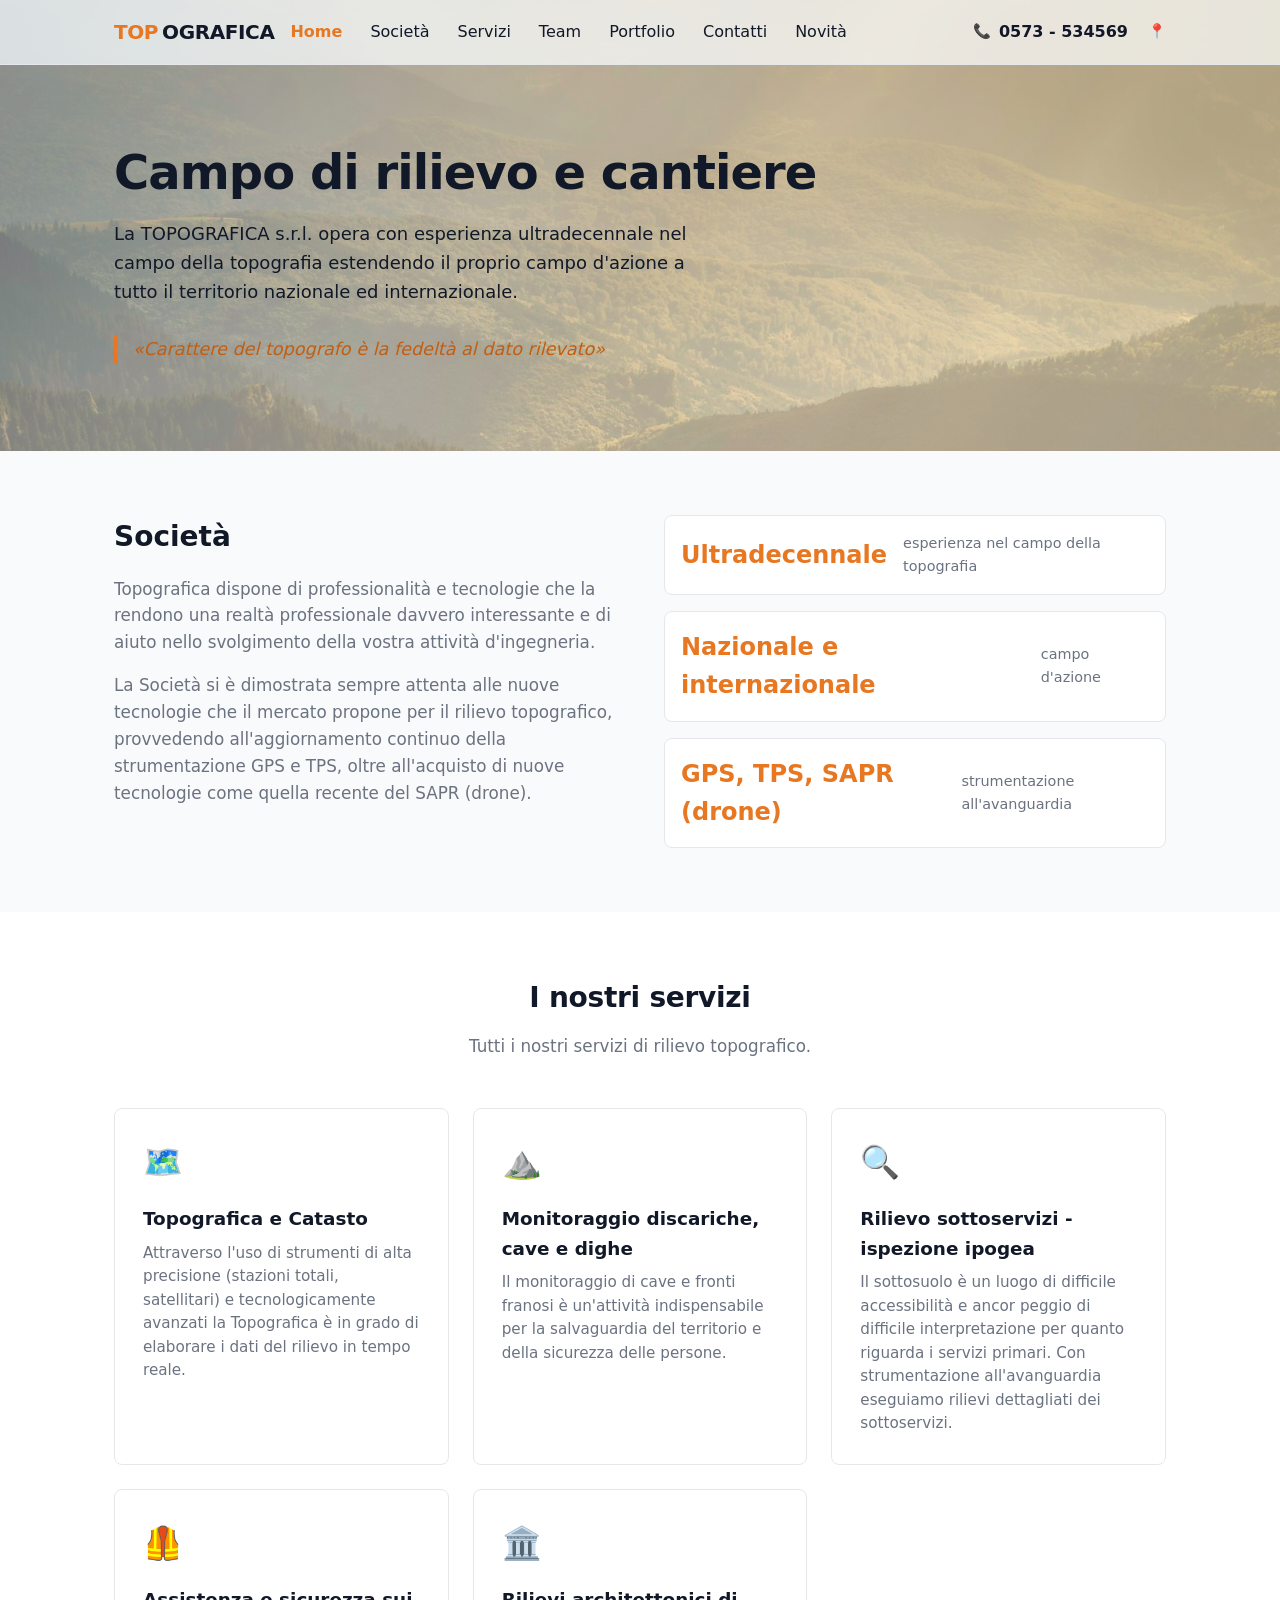
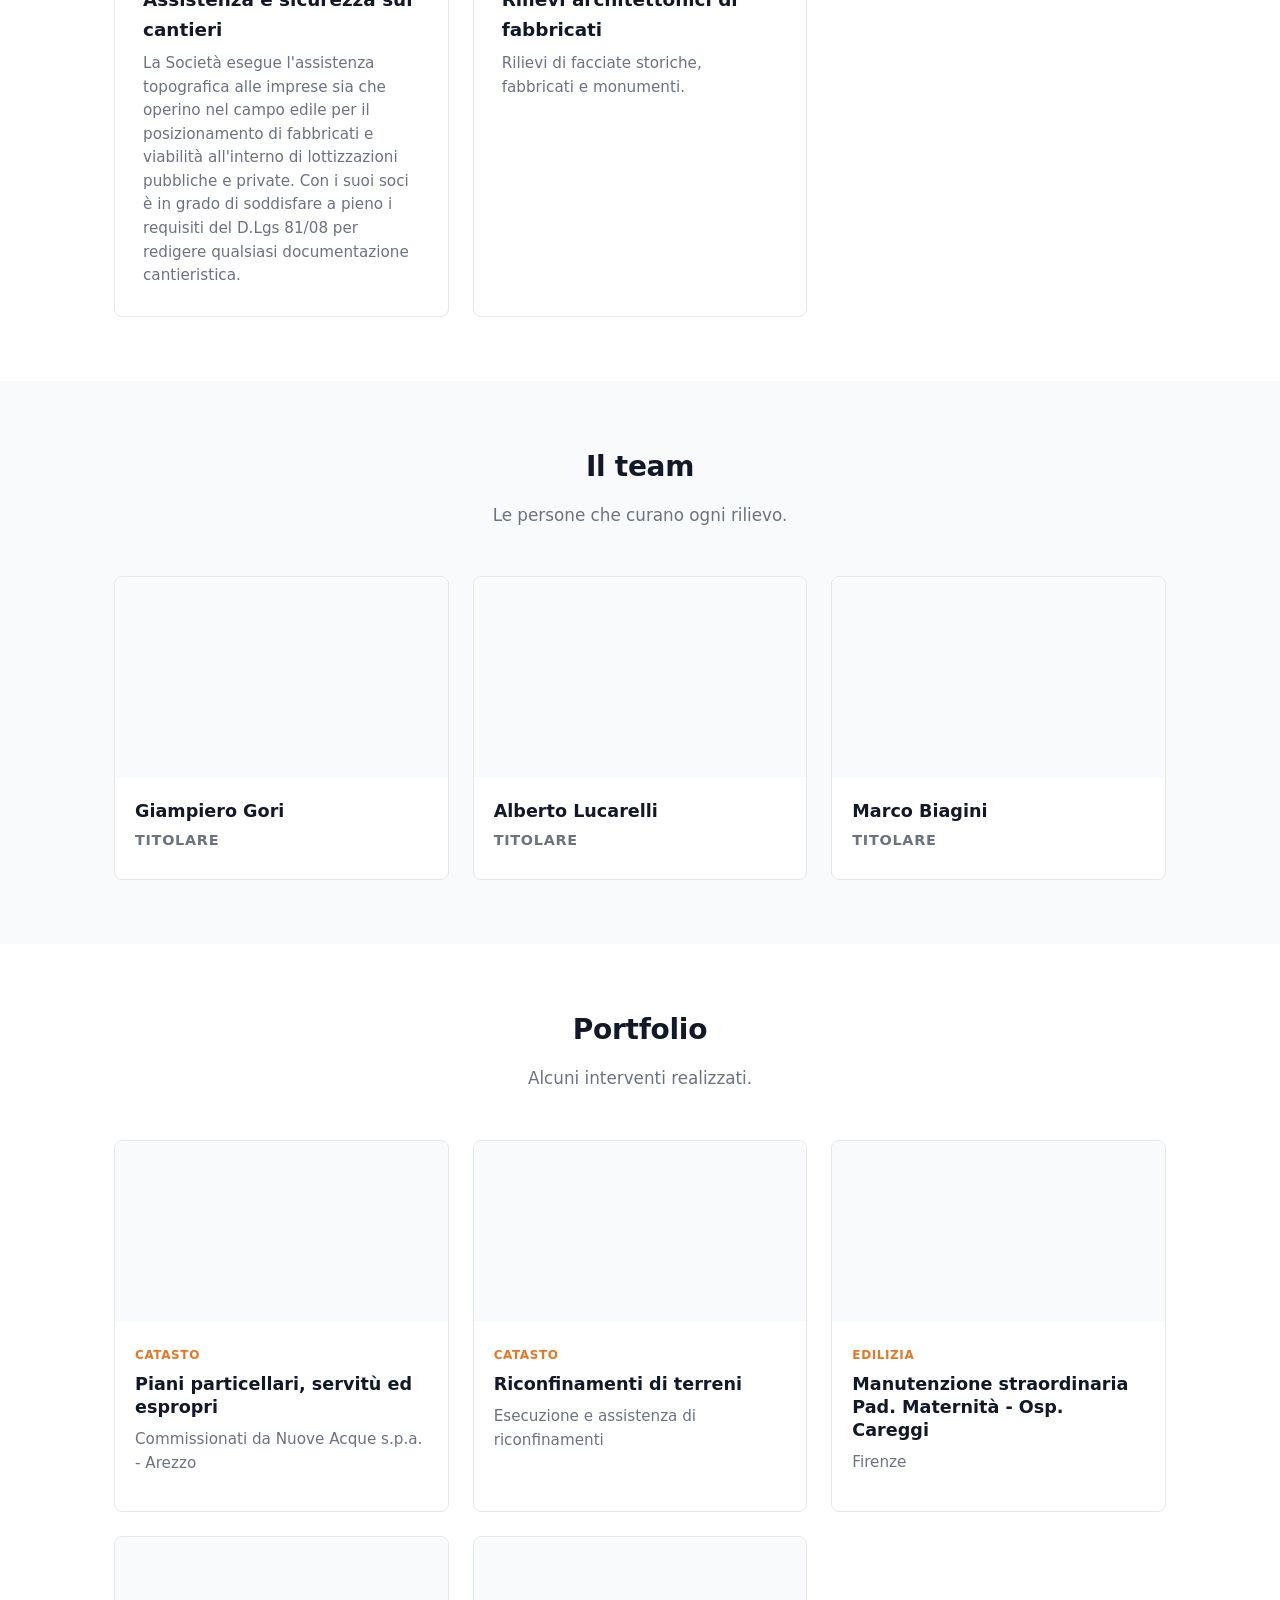
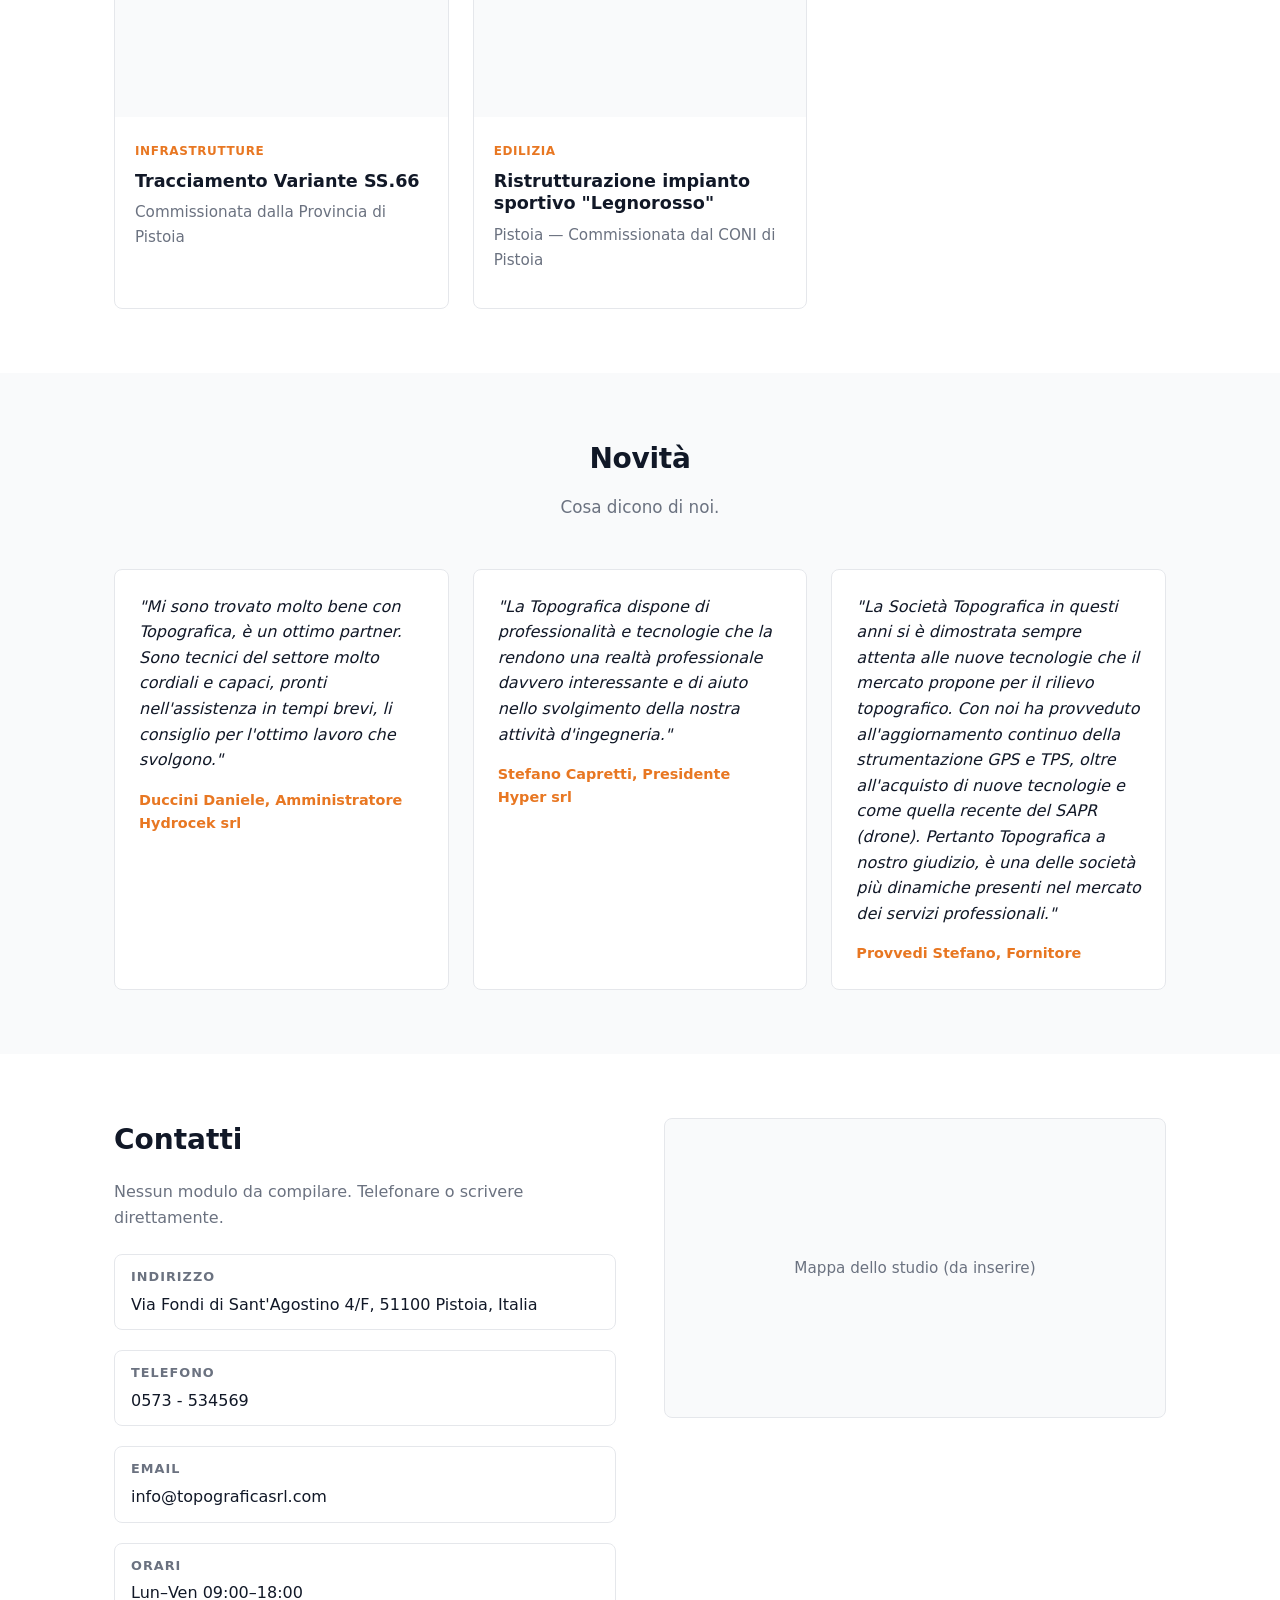
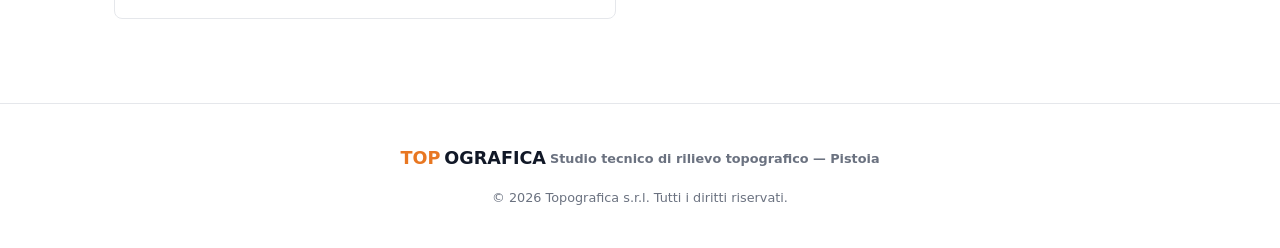
==== commit 00161de2: "Adattamento stile Greenleaf a tutti i 6 prototipi - Applicata struttura Greenleaf a prototype-1 a pr" ====
--- a/prototype-2-field-notebook/index.html
+++ b/prototype-2-field-notebook/index.html
@@ -1,579 +1,298 @@
 <!DOCTYPE html>
 <html lang="it">
 <head>
-  <meta charset="UTF-8">
-  <meta name="viewport" content="width=device-width, initial-scale=1.0">
-  <meta name="description" content="Topografica S.r.l. — Rilievi topografici per infrastrutture, territorio ed edifici. Prototipo: Campo di rilievo / Cantiere.">
-  <title>Topografica — Campo di rilievo / Cantiere</title>
-  <link rel="preconnect" href="https://fonts.googleapis.com">
-  <link rel="preconnect" href="https://fonts.gstatic.com" crossorigin>
-  <link href="https://fonts.googleapis.com/css2?family=IBM+Plex+Mono:wght@400;500;600&family=IBM+Plex+Sans:wght@400;500;600;700&display=swap" rel="stylesheet">
-  <link rel="stylesheet" href="css/main.css">
+<meta charset="UTF-8">
+<meta name="viewport" content="width=device-width, initial-scale=1.0">
+<title>Topografica — Campo di rilievo e cantiere</title>
+<meta name="description" content="Topografica s.r.l. — Studio tecnico di rilievo topografico a Pistoia. Servizi di catasto, infrastrutture, edilizia, monitoraggio e assistenza cantieri.">
+<link rel="preconnect" href="https://fonts.googleapis.com">
+<link rel="preconnect" href="https://fonts.gstatic.com" crossorigin>
+<link href="https://fonts.googleapis.com/css2?family=Inter:wght@400;500;600;700&display=swap" rel="stylesheet">
+<link rel="stylesheet" href="css/main.css">
 </head>
 <body>
-  <a href="#main-content" class="skip-link">Vai al contenuto principale</a>
-
-  <header class="site-header" role="banner">
-    <div class="header-content">
-      <div class="logo-group">
-        <svg class="logo-mark" viewBox="0 0 120 32" aria-hidden="true" focusable="false">
-          <text x="0" y="24" font-family="IBM Plex Sans, sans-serif" font-weight="700" font-size="24" fill="none">
-            <tspan class="logo-top" fill="#ff6b35">TOP</tspan><tspan class="logo-rest" fill="#e8eef2">OGRAFICA</tspan>
-          </text>
-        </svg>
-        <p class="payoff" aria-hidden="true">IL CARATTERE DEL TOPOGRAFO È LA FEDELTÀ AL DATO RILEVATO</p>
-      </div>
-      <nav class="header-actions" aria-label="Azioni principali">
-        <a href="tel:+390573534569" class="btn btn--primary" aria-label="Chiama Topografica al 0573 534569">
-          <svg class="btn-icon" viewBox="0 0 24 24" aria-hidden="true" focusable="false"><path d="M6.62 10.79a15.05 15.05 0 0 0 6.59 6.59l2.2-2.2a1.003 1.003 0 0 1 1.11-.24c1.12.37 2.33.57 3.57.57.55 0 1 .45 1 1V20c0 .55-.45 1-1 1-9.39 0-17-7.61-17-17 0-.55.45-1 1-1h3.5c.55 0 1 .45 1 1 0 1.25.2 2.45.57 3.57a1 1 0 0 1-.24 1.11l-2.2 2.2z"/></svg>
-          <span>Chiama 0573 534569</span>
-        </a>
-        <a href="mailto:info@topograficasrl.com" class="btn btn--secondary" aria-label="Invia email a Topografica">
-          <svg class="btn-icon" viewBox="0 0 24 24" aria-hidden="true" focusable="false"><path d="M20 4H4c-1.1 0-1.99.9-1.99 2L2 18c0 1.1.9 2 2 2h16c1.1 0 2-.9 2-2V6c0-1.1-.9-2-2-2zm0 4l-8 5-8-5V6l8 5 8-5v2z"/></svg>
-          <span>Scrivi email</span>
-        </a>
-      </nav>
-    </div>
-  </header>
-
-  <main id="main-content" role="main">
-    <section class="hero hero--field" aria-labelledby="hero-title">
-      <div class="hero-bg" role="img" aria-label="Cantiere Careggi: tecnico con stazione totale Leica TSA15 su pilastrino, sfondo ospedale"></div>
-      <div class="hero-overlay" aria-hidden="true"></div>
-
-      <div class="instrument-display" role="img" aria-label="Display stazione totale: codice punto 1042, E 1642312.45 N 4837215.89 H 62.34" aria-live="polite">
-        <div class="display-header">
-          <span class="display-model">Leica TSA15</span>
-          <span class="display-status">● TRACKING</span>
-        </div>
-        <dl class="display-coords">
-          <div><dt>PT</dt><dd id="coord-pt">1042</dd></div>
-          <div><dt>E</dt><dd id="coord-e">1642312.45</dd></div>
-          <div><dt>N</dt><dd id="coord-n">4837215.89</dd></div>
-          <div><dt>H</dt><dd id="coord-h">62.34</dd></div>
-        </dl>
-        <div class="display-footer">
-          <span>HT: 1.650</span>
-          <span>HR: 1.500</span>
-        </div>
-      </div>
-
-      <div class="hero-content">
-        <h1 id="hero-title" class="hero-title">
-          Rilievi topografici per infrastrutture, territorio ed edifici.
-        </h1>
-        <p class="hero-subtitle">
-          Topografia, catasto, monitoraggi e rilievi specialistici a supporto di cantieri, reti e progetti edilizi.
-        </p>
-        <div class="hero-cta-group">
-          <a href="#services" class="btn btn--primary btn--large">Scopri i servizi</a>
-          <a href="#contact" class="btn btn--secondary btn--large">Contatti</a>
-        </div>
-      </div>
-
-      <div class="scroll-indicator" aria-hidden="true">
-        <svg viewBox="0 0 24 24" fill="none" stroke="currentColor" stroke-width="1.5"><path d="M12 5v14M19 12l-7 7-7-7"/></svg>
-        <span>Scorri per il libretto di campagna</span>
-      </div>
-    </section>
-
-    <section id="services" class="services-section" aria-labelledby="services-title">
-      <div class="section-header">
-        <h2 id="services-title" class="section-title">Libretto di campagna — Servizi</h2>
-        <p class="section-desc">Ogni voce è un tipo di rilievo con codice, strumentazione dedicata e restituzioni tecniche.</p>
-      </div>
-      <dl class="field-book">
-        <div class="field-entry" data-service="catasto">
-          <dt class="entry-header">
-            <span class="entry-code">TP-01</span>
-            <span class="entry-name">Topografia e Catasto</span>
-          </dt>
-          <dd class="entry-body">
-            <div class="entry-desc">Rilievi planimetrici, planoaltimetrici, catastali; livellazioni alta precisione (stadie normali e Invar); rilevazioni subalveo; controllo confini; elaborazione tempo reale.</div>
-            <div class="entry-specs">
-              <dl class="specs-grid">
-                <div><dt>Strumentazione</dt><dd>Stazioni totali Leica TSA15, TCA2003; GNSS multi-costellazione; livelli precisione</dd></div>
-                <div><dt>Restituzioni</dt><dd>DWG/DXF, XML Catasto, Excel, relazioni tecniche</dd></div>
-                <div><dt>Precisione</dt><dd>Planimetrica ±3 mm, Altimetrica ±2 mm (livellazione Invar)</dd></div>
-                <div><dt>Normativa</dt><dd>D.Lgs 81/08, normative catastali, specifiche committenza</dd></div>
-              </dl>
-            </div>
-            <div class="entry-projects">
-              <span class="projects-label">Progetti:</span>
-              <a href="#project-careggi" class="project-ref">Careggi</a>
-              <a href="#project-nuove-acque" class="project-ref">Nuove Acque</a>
-              <a href="#project-riconfinamenti" class="project-ref">Riconfinamenti</a>
-            </div>
-          </dd>
-        </div>
-
-        <div class="field-entry" data-service="monitoraggio">
-          <dt class="entry-header">
-            <span class="entry-code">MN-02</span>
-            <span class="entry-name">Monitoraggio Discariche, Cave e Dighe</span>
-          </dt>
-          <dd class="entry-body">
-            <div class="entry-desc">Stazioni totali motorizzate (Leica TSA15, TCA2003) con telemetria GSM; cicli periodici, giornalieri o continui; marker su capisaldi fissi; grafici spostamenti e velocità.</div>
-            <div class="entry-specs">
-              <dl class="specs-grid">
-                <div><dt>Strumentazione</dt><dd>Stazioni totali motorizzate Leica, sistema GSM, pilastrini CLS, marker precisione</dd></div>
-                <div><dt>Restituzioni</dt><dd>File AutoCAD, Excel, grafici spostamento planimetrico/altimetrico, report velocità</dd></div>
-                <div><dt>Frequenza</dt><dd>Periodica, giornaliera, continua con messa in sicurezza stazione</dd></div>
-                <div><dt>Referenza</dt><dd>Capisaldi fissi creati o presenti in zona</dd></div>
-              </dl>
-            </div>
-            <div class="entry-projects">
-              <span class="projects-label">Progetti:</span>
-              <a href="#project-careggi" class="project-ref">Careggi</a>
-              <a href="#project-frascari" class="project-ref">Frascari</a>
-            </div>
-          </dd>
-        </div>
-
-        <div class="field-entry" data-service="sottoservizi">
-          <dt class="entry-header">
-            <span class="entry-code">SS-03</span>
-            <span class="entry-name">Rilievo Sottoservizi – Ispezione Ipogea</span>
-          </dt>
-          <dd class="entry-body">
-            <div class="entry-desc">Reti fognarie/acquedotto: rilievo superficiale + prospezioni ipogee/subacquee; georeferenziazione IGM; precisione sub-centimetrica; 35 km area fiorentina, 27 km 3ª cerchia Pistoia.</div>
-            <div class="entry-specs">
-              <dl class="specs-grid">
-                <div><dt>Strumentazione</dt><dd>Attrezzatura radiocomandata, TPS/GPS/Livello integrati, georeferenziazione IGM</dd></div>
-                <div><dt>Restituzioni</dt><dd>Banche dati reti (dimensione, profondità, stato), DWG, GIS</dd></div>
-                <div><dt>Estensione</dt><dd>35 km rete fognaria fiorentina, 27 km 3ª cerchia Pistoia</dd></div>
-                <div><dt>Normativa</dt><dd>D.Lgs 81/2008 per attrezzature e accesso spazi confinati</dd></div>
-              </dl>
-            </div>
-            <div class="entry-projects">
-              <span class="projects-label">Progetti:</span>
-              <a href="#project-ex-breda" class="project-ref">Ex-Breda</a>
-              <a href="#project-agip" class="project-ref">Agip</a>
-            </div>
-          </dd>
-        </div>
-
-        <div class="field-entry" data-service="architettonico">
-          <dt class="entry-header">
-            <span class="entry-code">AR-04</span>
-            <span class="entry-name">Rilievi Architettonici di Fabbricati</span>
-          </dt>
-          <dd class="entry-body">
-            <div class="entry-desc">Stazione totale 3D + fotogrammetria referenziata; laser scanner via partner per nuvole dense; modelli 3D interrogabili (x,y,z per punto); piante, prospetti, sezioni, rendering.</div>
-            <div class="entry-specs">
-              <dl class="specs-grid">
-                <div><dt>Strumentazione</dt><dd>Stazione totale 3D, fotogrammetria, laser scanner (partner), software nuvole punti</dd></div>
-                <div><dt>Restituzioni</dt><dd>Nuvole punti (.las/.e57), modelli 3D, DWG piante/prospetti/sezioni, rendering</dd></div>
-                <div><dt>Tecnologie</dt><dd>Integrazione stazione totale + fotogrammetria + laser scanner</dd></div>
-                <div><dt>Output</dt><dd>Modelli digitali tridimensionali realistici e interrogabili</dd></div>
-              </dl>
-            </div>
-            <div class="entry-projects">
-              <span class="projects-label">Progetti:</span>
-              <a href="#project-legnorosso" class="project-ref">Legnorosso</a>
-              <a href="#project-frascari" class="project-ref">Frascari</a>
-            </div>
-          </dd>
-        </div>
-
-        <div class="field-entry" data-service="cantieri">
-          <dt class="entry-header">
-            <span class="entry-code">CT-05</span>
-            <span class="entry-name">Assistenza e Sicurezza Cantieri</span>
-          </dt>
-          <dd class="entry-body">
-            <div class="entry-desc">Tracciamenti viabilità, aggiornamento plano-altimetrici, quote "rosse" da rilievo "nero"; redazione POS e piani sicurezza D.Lgs 81/08; supporto L. 818/84 prevenzione incendi.</div>
-            <div class="entry-specs">
-              <dl class="specs-grid">
-                <div><dt>Competenze</dt><dd>Soci abilitati D.Lgs 81/08, redazione POS, piani intervento sicurezza</dd></div>
-                <div><dt>Restituzioni</dt><dd>POS, piani sicurezza, elaborati antincendio, tracciamenti esecutivi</dd></div>
-                <div><dt>Formazione</dt><dd>Supporto collaboratori per esecuzione rilievi in qualsiasi ambiente</dd></div>
-                <div><dt>Normativa</dt><dd>D.Lgs 81/08, L. 818/84 prevenzione incendi</dd></div>
-              </dl>
-            </div>
-            <div class="entry-projects">
-              <span class="projects-label">Progetti:</span>
-              <a href="#project-ss66" class="project-ref">SS.66</a>
-              <a href="#project-sr66" class="project-ref">SR.66</a>
-            </div>
-          </dd>
-        </div>
-      </dl>
-    </section>
-
-    <section id="projects" class="projects-section" aria-labelledby="projects-title">
-      <div class="section-header">
-        <h2 id="projects-title" class="section-title">Pagine di taccuino — Progetti selezionati</h2>
-        <p class="section-desc">Casi reali come entry di field book: schizzo quotato + metadata tecnici. Clicca per espandere.</p>
-      </div>
-      <ul class="field-book-projects" role="list">
-        <li class="field-project" id="project-careggi">
-          <header class="project-header">
-            <div class="project-sketch" aria-label="Schizzo quotato Pad. Maternità Careggi">
-              <svg viewBox="0 0 400 200" class="sketch-svg">
-                <rect x="10" y="10" width="380" height="180" fill="none" stroke="#c8d4dc" stroke-width="0.5" stroke-dasharray="4,4"/>
-                <polygon points="50,150 150,50 250,50 350,150" fill="none" stroke="#ff6b35" stroke-width="2"/>
-                <line x1="50" y1="150" x2="350" y2="150" stroke="#00d4aa" stroke-width="1.5"/>
-                <text x="200" y="40" text-anchor="middle" font-family="IBM Plex Mono" font-size="10" fill="#c8d4dc">QUOTE ROSSE / NERE</text>
-                <text x="200" y="170" text-anchor="middle" font-family="IBM Plex Mono" font-size="9" fill="#6b7c8a">PIANO VIABILITÀ INTERNA</text>
-              </svg>
-            </div>
-            <div class="project-meta-header">
-              <h3 class="project-name">Manutenzione straordinaria Pad. Maternità — Osp. Careggi</h3>
-              <span class="project-category">Edilizia · Firenze</span>
-            </div>
-          </header>
-          <dl class="project-meta">
-            <div><dt>Committente</dt><dd>Azienda Ospedaliero-Universitaria Careggi</dd></div>
-            <div><dt>Servizi</dt><dd>Topografia cantiere, tracciamenti, quote rosse/nerie, aggiornamento plano-altimetrici</dd></div>
-            <div><dt>Strumentazione</dt><dd>Stazione totale, GPS, livellazione precisione</dd></div>
-          </dl>
-          <button type="button" class="project-expand" aria-expanded="false" aria-controls="details-careggi">Dettagli</button>
-          <div id="details-careggi" class="project-details" hidden>
-            <p>Rilievi topografici per posizionamento fabbricati e viabilità interna; calcolo e rappresentazione quote "rosse" derivate da rilievo "nero"; aggiornamento continuo piante, profili, sezioni durante avanzamento lavori.</p>
-          </div>
-        </li>
-
-        <li class="field-project" id="project-ex-breda">
-          <header class="project-header">
-            <div class="project-sketch" aria-label="Schizzo quotato Area Ex-Breda">
-              <svg viewBox="0 0 400 200" class="sketch-svg">
-                <rect x="10" y="10" width="380" height="180" fill="none" stroke="#c8d4dc" stroke-width="0.5" stroke-dasharray="4,4"/>
-                <rect x="60" y="60" width="120" height="80" fill="none" stroke="#b87aff" stroke-width="2"/>
-                <rect x="220" y="60" width="120" height="80" fill="none" stroke="#b87aff" stroke-width="2"/>
-                <line x1="60" y1="100" x2="340" y2="100" stroke="#0099ff" stroke-width="1" stroke-dasharray="3,3"/>
-                <text x="200" y="40" text-anchor="middle" font-family="IBM Plex Mono" font-size="10" fill="#c8d4dc">LASER SCANNER + STAZIONE TOTALE</text>
-                <text x="200" y="170" text-anchor="middle" font-family="IBM Plex Mono" font-size="9" fill="#6b7c8a">AREA EX INDUSTRIALE · GEOREF. IGM</text>
-              </svg>
-            </div>
-            <div class="project-meta-header">
-              <h3 class="project-name">Rilievo Area "Ex-Breda"</h3>
-              <span class="project-category">Infrastrutture · Pistoia</span>
-            </div>
-          </header>
-          <dl class="project-meta">
-            <div><dt>Committente</dt><dd>Giusti per l'Edilizia S.p.A.</dd></div>
-            <div><dt>Servizi</dt><dd>Rilievo topografico area industriale dismessa, riconfinamenti, catasto</dd></div>
-            <div><dt>Strumentazione</dt><dd>Stazione totale, GPS, laser scanner (partner)</dd></div>
-          </dl>
-          <button type="button" class="project-expand" aria-expanded="false" aria-controls="details-exbreda">Dettagli</button>
-          <div id="details-exbreda" class="project-details" hidden>
-            <p>Rilievo integrato stazione totale + laser scanner per modellazione 3D area ex industriale; supporto a pianificazione riconversione urbanistica; georeferenziazione IGM.</p>
-          </div>
-        </li>
-
-        <li class="field-project" id="project-ss66">
-          <header class="project-header">
-            <div class="project-sketch" aria-label="Schizzo quotato Variante SS.66">
-              <svg viewBox="0 0 400 200" class="sketch-svg">
-                <rect x="10" y="10" width="380" height="180" fill="none" stroke="#c8d4dc" stroke-width="0.5" stroke-dasharray="4,4"/>
-                <path d="M40,160 Q120,80 200,100 Q280,120 360,80" fill="none" stroke="#ff6b35" stroke-width="2.5"/>
-                <circle cx="120" cy="130" r="4" fill="#00d4aa"/>
-                <circle cx="200" cy="110" r="4" fill="#00d4aa"/>
-                <circle cx="280" cy="125" r="4" fill="#00d4aa"/>
-                <text x="200" y="40" text-anchor="middle" font-family="IBM Plex Mono" font-size="10" fill="#c8d4dc">TRACCIAMENTO VARIANTE STRADALE</text>
-                <text x="200" y="170" text-anchor="middle" font-family="IBM Plex Mono" font-size="9" fill="#6b7c8a">PILASTRI CAPOSALDI · QUOTE ROSSE GETTI</text>
-              </svg>
-            </div>
-            <div class="project-meta-header">
-              <h3 class="project-name">Tracciamento Variante SS.66</h3>
-              <span class="project-category">Infrastrutture · Pistoia</span>
-            </div>
-          </header>
-          <dl class="project-meta">
-            <div><dt>Committente</dt><dd>Provincia di Pistoia</dd></div>
-            <div><dt>Servizi</dt><dd>Tracciamento variante stradale, aggiornamento planimetrie/profili/sezioni</dd></div>
-            <div><dt>Strumentazione</dt><dd>Stazione totale motorizzata, GPS, livellazione</dd></div>
-          </dl>
-          <button type="button" class="project-expand" aria-expanded="false" aria-controls="details-ss66">Dettagli</button>
-          <div id="details-ss66" class="project-details" hidden>
-            <p>Tracciamento esecutivo nuova viabilità; fornitura quote rosse per controllo getti; aggiornamento continuo elaborati per direzione lavori; coordinamento con impresa esecutrice.</p>
-          </div>
-        </li>
-
-        <li class="field-project" id="project-legnorosso">
-          <header class="project-header">
-            <div class="project-sketch" aria-label="Schizzo quotato Impianto Legnorosso">
-              <svg viewBox="0 0 400 200" class="sketch-svg">
-                <rect x="10" y="10" width="380" height="180" fill="none" stroke="#c8d4dc" stroke-width="0.5" stroke-dasharray="4,4"/>
-                <ellipse cx="200" cy="100" rx="100" ry="50" fill="none" stroke="#b87aff" stroke-width="2"/>
-                <ellipse cx="200" cy="100" rx="80" ry="35" fill="none" stroke="#0099ff" stroke-width="1" stroke-dasharray="3,3"/>
-                <line x1="100" y1="100" x2="300" y2="100" stroke="#c8d4dc" stroke-width="0.5"/>
-                <text x="200" y="40" text-anchor="middle" font-family="IBM Plex Mono" font-size="10" fill="#c8d4dc">RILIEVO ARCHITETTONICO 3D + FOTOGRAMMETRIA</text>
-                <text x="200" y="170" text-anchor="middle" font-family="IBM Plex Mono" font-size="9" fill="#6b7c8a">IMPIANTO SPORTIVO · CONI PISTOIA</text>
-              </svg>
-            </div>
-            <div class="project-meta-header">
-              <h3 class="project-name">Ristrutturazione Impianto "Legnorosso"</h3>
-              <span class="project-category">Edilizia · Pistoia</span>
-            </div>
-          </header>
-          <dl class="project-meta">
-            <div><dt>Committente</dt><dd>CONI Comitato Provinciale Pistoia</dd></div>
-            <div><dt>Servizi</dt><dd>Rilievo architettonico esistente, tracciamento nuovo impianto, assistenza cantiere</dd></div>
-            <div><dt>Strumentazione</dt><dd>Stazione totale 3D, fotogrammetria, GPS</dd></div>
-          </dl>
-          <button type="button" class="project-expand" aria-expanded="false" aria-controls="details-legnorosso">Dettagli</button>
-          <div id="details-legnorosso" class="project-details" hidden>
-            <p>Rilievo architettonico impianto sportivo esistente (piante, prospetti, sezioni); tracciamento nuova struttura; assistenza topografica continua durante lavori; redazione POS sicurezza.</p>
-          </div>
-        </li>
-
-        <li class="field-project" id="project-frascari">
-          <header class="project-header">
-            <div class="project-sketch" aria-label="Schizzo quotato Impianto Frascari">
-              <svg viewBox="0 0 400 200" class="sketch-svg">
-                <rect x="10" y="10" width="380" height="180" fill="none" stroke="#c8d4dc" stroke-width="0.5" stroke-dasharray="4,4"/>
-                <rect x="80" y="60" width="240" height="80" fill="none" stroke="#b87aff" stroke-width="2"/>
-                <line x1="80" y1="100" x2="320" y2="100" stroke="#0099ff" stroke-width="1.5"/>
-                <line x1="80" y1="80" x2="80" y2="120" stroke="#0099ff" stroke-width="1.5"/>
-                <line x1="320" y1="80" x2="320" y2="120" stroke="#0099ff" stroke-width="1.5"/>
-                <text x="200" y="40" text-anchor="middle" font-family="IBM Plex Mono" font-size="10" fill="#c8d4dc">MONITORAGGIO STRUTTURALE + RILIEVO ARCHITETTONICO</text>
-                <text x="200" y="170" text-anchor="middle" font-family="IBM Plex Mono" font-size="9" fill="#6b7c8a">LIVELLAZIONI ALTA PRECISIONE · CEDIMENTI</text>
-              </svg>
-            </div>
-            <div class="project-meta-header">
-              <h3 class="project-name">Ristrutturazione Impianto "Frascari"</h3>
-              <span class="project-category">Edilizia · Pistoia</span>
-            </div>
-          </header>
-          <dl class="project-meta">
-            <div><dt>Committente</dt><dd>Provincia di Pistoia</dd></div>
-            <div><dt>Servizi</dt><dd>Rilievo architettonico, tracciamento, monitoraggio strutturale</dd></div>
-            <div><dt>Strumentazione</dt><dd>Stazione totale, livellazione precisione, GPS</dd></div>
-          </dl>
-          <button type="button" class="project-expand" aria-expanded="false" aria-controls="details-frascari">Dettagli</button>
-          <div id="details-frascari" class="project-details" hidden>
-            <p>Rilievo completo impianto sportivo; monitoraggio deformazioni strutturali durante ristrutturazione; livellazioni alta precisione per controllo cedimenti; georeferenziazione catastale.</p>
-          </div>
-        </li>
-
-        <li class="field-project" id="project-agip">
-          <header class="project-header">
-            <div class="project-sketch" aria-label="Schizzo quotato Oleodotto Gaeta-Pomezia">
-              <svg viewBox="0 0 400 200" class="sketch-svg">
-                <rect x="10" y="10" width="380" height="180" fill="none" stroke="#c8d4dc" stroke-width="0.5" stroke-dasharray="4,4"/>
-                <path d="M30,100 Q100,160 200,120 Q300,80 370,100" fill="none" stroke="#ff6b35" stroke-width="2"/>
-                <circle cx="100" cy="160" r="5" fill="#00d4aa"/>
-                <circle cx="200" cy="120" r="5" fill="#00d4aa"/>
-                <circle cx="300" cy="80" r="5" fill="#00d4aa"/>
-                <text x="200" y="40" text-anchor="middle" font-family="IBM Plex Mono" font-size="10" fill="#c8d4dc">AGGIORNAMENTO CATASTALE OLEODOTTO</text>
-                <text x="200" y="170" text-anchor="middle" font-family="IBM Plex Mono" font-size="9" fill="#6b7c8a">SERVITÙ · ESPROPRI · TIPI FRAZIONAMENTO</text>
-              </svg>
-            </div>
-            <div class="project-meta-header">
-              <h3 class="project-name">Aggiornamenti Catastali Oleodotto Gaeta-Pomezia</h3>
-              <span class="project-category">Catasto · Lazio</span>
-            </div>
-          </header>
-          <dl class="project-meta">
-            <div><dt>Committente</dt><dd>Agip Petroli S.p.A.</dd></div>
-            <div><dt>Servizi</dt><dd>Aggiornamenti catastali tracciato oleodotto, servitù, espropri</dd></div>
-            <div><dt>Strumentazione</dt><dd>GPS, stazione totale, software catasto</dd></div>
-          </dl>
-          <button type="button" class="project-expand" aria-expanded="false" aria-controls="details-agip">Dettagli</button>
-          <div id="details-agip" class="project-details" hidden>
-            <p>Aggiornamento mappali catastali per tracciato oleodotto Gaeta-Pomezia; rilevazione servitù ed espropri; redazione tipi di frazionamento e mappe di aggiornamento per Agenzia delle Entrate.</p>
-          </div>
-        </li>
-
-        <li class="field-project" id="project-nuove-acque">
-          <header class="project-header">
-            <div class="project-sketch" aria-label="Schizzo quotato Nuove Acque Arezzo">
-              <svg viewBox="0 0 400 200" class="sketch-svg">
-                <rect x="10" y="10" width="380" height="180" fill="none" stroke="#c8d4dc" stroke-width="0.5" stroke-dasharray="4,4"/>
-                <path d="M50,150 L150,50 L250,50 L350,150" fill="none" stroke="#00d4aa" stroke-width="2"/>
-                <line x1="100" y1="100" x2="300" y2="100" stroke="#00d4aa" stroke-width="1" stroke-dasharray="4,4"/>
-                <circle cx="150" cy="50" r="4" fill="#ff6b35"/>
-                <circle cx="250" cy="50" r="4" fill="#ff6b35"/>
-                <text x="200" y="40" text-anchor="middle" font-family="IBM Plex Mono" font-size="10" fill="#c8d4dc">PIANI PARTICELLARI · SERVITÙ · ESPROPRI</text>
-                <text x="200" y="170" text-anchor="middle" font-family="IBM Plex Mono" font-size="9" fill="#6b7c8a">INFRASTRUTTURE IDRICHE · AREZZO</text>
-              </svg>
-            </div>
-            <div class="project-meta-header">
-              <h3 class="project-name">Piani Particellari, Servitù ed Espropri</h3>
-              <span class="project-category">Catasto · Arezzo</span>
-            </div>
-          </header>
-          <dl class="project-meta">
-            <div><dt>Committente</dt><dd>Nuove Acque S.p.A.</dd></div>
-            <div><dt>Servizi</dt><dd>Piani particellari, servitù, espropri per infrastrutture idriche</dd></div>
-            <div><dt>Strumentazione</dt><dd>GPS RTK, stazione totale, software catasto</dd></div>
-          </dl>
-          <button type="button" class="project-expand" aria-expanded="false" aria-controls="details-nuoveacque">Dettagli</button>
-          <div id="details-nuoveacque" class="project-details" hidden>
-            <p>Redazione piani particellari per acquisizioni aree; calcolo servitù passaggio condotte; tipi di frazionamento per espropri; coordinamento con uffici catastali Arezzo.</p>
-          </div>
-        </li>
-
-        <li class="field-project" id="project-riconfinamenti">
-          <header class="project-header">
-            <div class="project-sketch" aria-label="Schizzo quotato Riconfinamenti">
-              <svg viewBox="0 0 400 200" class="sketch-svg">
-                <rect x="10" y="10" width="380" height="180" fill="none" stroke="#c8d4dc" stroke-width="0.5" stroke-dasharray="4,4"/>
-                <polygon points="100,140 180,60 300,60 380,140" fill="none" stroke="#00d4aa" stroke-width="1.5"/>
-                <line x1="100" y1="140" x2="180" y2="60" stroke="#ff6b35" stroke-width="2" stroke-dasharray="5,5"/>
-                <line x1="300" y1="60" x2="380" y2="140" stroke="#ff6b35" stroke-width="2" stroke-dasharray="5,5"/>
-                <text x="200" y="40" text-anchor="middle" font-family="IBM Plex Mono" font-size="10" fill="#c8d4dc">RICONFINAMENTO · VERIFICA CONFINI</text>
-                <text x="200" y="170" text-anchor="middle" font-family="IBM Plex Mono" font-size="9" fill="#6b7c8a">CATASTO VS STATO DI FATTO · VERBALI</text>
-              </svg>
-            </div>
-            <div class="project-meta-header">
-              <h3 class="project-name">Riconfinamenti Terreni</h3>
-              <span class="project-category">Catasto · Nazionale</span>
-            </div>
-          </header>
-          <dl class="project-meta">
-            <div><dt>Committente</dt><dd>Privati e Pubbliche Amministrazioni</dd></div>
-            <div><dt>Servizi</dt><dd>Esecuzione e assistenza riconfinamenti, verifica confini proprietà</dd></div>
-            <div><dt>Strumentazione</dt><dd>GPS RTK, stazione totale, livellazione</dd></div>
-          </dl>
-          <button type="button" class="project-expand" aria-expanded="false" aria-controls="details-riconfinamenti">Dettagli</button>
-          <div id="details-riconfinamenti" class="project-details" hidden>
-            <p>Riconfinamenti terreni per privati e pubbliche amministrazioni; verifica confronto dati catastali vs stato di fatto; redazione verbali di riconfinamento; assistenza in contenziosi confinari.</p>
-          </div>
-        </li>
-
-        <li class="field-project" id="project-sr66">
-          <header class="project-header">
-            <div class="project-sketch" aria-label="Schizzo quotato Variante SR.66">
-              <svg viewBox="0 0 400 200" class="sketch-svg">
-                <rect x="10" y="10" width="380" height="180" fill="none" stroke="#c8d4dc" stroke-width="0.5" stroke-dasharray="4,4"/>
-                <path d="M30,150 Q100,80 200,100 Q300,120 370,80" fill="none" stroke="#ff6b35" stroke-width="2.5"/>
-                <circle cx="100" cy="130" r="4" fill="#00d4aa"/>
-                <circle cx="200" cy="110" r="4" fill="#00d4aa"/>
-                <circle cx="300" cy="125" r="4" fill="#00d4aa"/>
-                <text x="200" y="40" text-anchor="middle" font-family="IBM Plex Mono" font-size="10" fill="#c8d4dc">SECONDO INTERVENTO SR.66 · PROVINCIA PISTOIA</text>
-                <text x="200" y="170" text-anchor="middle" font-family="IBM Plex Mono" font-size="9" fill="#6b7c8a">TRACCIAMENTO · QUOTE ROSSE · AGGIORNAMENTO ELABORATI</text>
-              </svg>
-            </div>
-            <div class="project-meta-header">
-              <h3 class="project-name">Tracciamento Variante SR.66 — Pistoia</h3>
-              <span class="project-category">Infrastrutture · Pistoia</span>
-            </div>
-          </header>
-          <dl class="project-meta">
-            <div><dt>Committente</dt><dd>Provincia di Pistoia</dd></div>
-            <div><dt>Servizi</dt><dd>Tracciamento variante, assistenza cantiere, aggiornamento elaborati</dd></div>
-            <div><dt>Strumentazione</dt><dd>Stazione totale motorizzata, GPS, livellazione</dd></div>
-          </dl>
-          <button type="button" class="project-expand" aria-expanded="false" aria-controls="details-sr66">Dettagli</button>
-          <div id="details-sr66" class="project-details" hidden>
-            <p>Secondo intervento su SR.66 per Provincia di Pistoia; tracciamento esecutivo nuova viabilità; controllo quote rosse; aggiornamento continuo piante e profili per direzione lavori.</p>
-          </div>
-        </li>
+
+<!-- Sfondo globale su tutto il sito -->
+<div class="bg-global"></div>
+
+<!-- Skip to content -->
+<a class="skip-link" href="#home">Vai al contenuto</a>
+
+<!-- Header -->
+<header class="site-header">
+  <div class="header-inner container">
+    <a href="#" class="logo" aria-label="Topografica — Home">
+      <span class="logo-mark">TOP</span><span class="logo-text">OGRAFICA</span>
+    </a>
+
+    <nav class="main-nav" id="main-nav">
+      <ul class="nav-list">
+        <li><a href="#home">Home</a></li>
+        <li><a href="#societa">Società</a></li>
+        <li><a href="#servizi">Servizi</a></li>
+        <li><a href="#team">Team</a></li>
+        <li><a href="#portfolio">Portfolio</a></li>
+        <li><a href="#contatti">Contatti</a></li>
+        <li><a href="#novita">Novità</a></li>
       </ul>
-    </section>
-
-    <section class="testimonials-section" aria-labelledby="testimonials-title">
-      <div class="section-header">
-        <h2 id="testimonials-title" class="section-title">Testimonianze</h2>
-      </div>
-      <blockquote class="testimonials-grid">
-        <figure class="testimonial">
-          <figcaption class="testimonial-author">
-            <cite>Duccini Daniele</cite> — Amministratore Hydrocek srl
-          </figcaption>
-          <p>"Mi sono trovato molto bene con Topografica, è un ottimo partner. Sono tecnici del settore molto cordiali e capaci, pronti nell'assistenza in tempi brevi, li consiglio per l'ottimo lavoro che svolgono."</p>
-        </figure>
-        <figure class="testimonial">
-          <figcaption class="testimonial-author">
-            <cite>Stefano Capretti</cite> — Presidente Hyper srl
-          </figcaption>
-          <p>"La Topografica dispone di professionalità e tecnologie che la rendono una realtà professionale davvero interessante e di aiuto nello svolgimento della nostra attività d'ingegneria."</p>
-        </figure>
-        <figure class="testimonial">
-          <figcaption class="testimonial-author">
-            <cite>Provvedi Stefano</cite> — Fornitore
-          </figcaption>
-          <p>"La Società Topografica in questi anni si è dimostrata sempre attenta alle nuove tecnologie che il mercato propone per il rilievo topografico. Con noi ha provveduto all'aggiornamento continuo della strumentazione GPS e TPS, oltre all'acquisto di nuove tecnologie come quella recente del SAPR (drone). Pertanto Topografica a nostro giudizio è una delle società più dinamiche presenti nel mercato dei servizi professionali."</p>
-        </figure>
-      </blockquote>
-    </section>
-
-    <section class="team-section" aria-labelledby="team-title">
-      <div class="section-header">
-        <h2 id="team-title" class="section-title">Il Team — Nodi fondanti</h2>
-        <p class="section-desc">Tre soci tecnici con competenze complementari su tutti i servizi offerti.</p>
-      </div>
-      <ul class="team-grid" role="list">
-        <li class="team-member">
-          <figure class="member-photo" aria-label="Giampiero Gori">
-            <div class="photo-placeholder" aria-hidden="true">GG</div>
-          </figure>
-          <div class="member-info">
-            <h3 class="member-name">Giampiero Gori</h3>
-            <p class="member-role">Socio / Topografo senior</p>
-            <p class="member-focus">Rilievi catasto, infrastrutture, direzione tecnica</p>
-            <p class="member-code"><code>PT-001</code></p>
-          </div>
-        </li>
-        <li class="team-member">
-          <figure class="member-photo" aria-label="Alberto Lucarelli">
-            <div class="photo-placeholder" aria-hidden="true">AL</div>
-          </figure>
-          <div class="member-info">
-            <h3 class="member-name">Alberto Lucarelli</h3>
-            <p class="member-role">Socio / Topografo senior</p>
-            <p class="member-focus">Monitoraggi, sottoservizi, laser scanner, sicurezza cantieri</p>
-            <p class="member-code"><code>PT-002</code></p>
-          </div>
-        </li>
-        <li class="team-member">
-          <figure class="member-photo" aria-label="Marco Biagini">
-            <div class="photo-placeholder" aria-hidden="true">MB</div>
-          </figure>
-          <div class="member-info">
-            <h3 class="member-name">Marco Biagini</h3>
-            <p class="member-role">Socio / Topografo senior</p>
-            <p class="member-focus">Rilievi architettonici, fotogrammetria, 3D modeling</p>
-            <p class="member-code"><code>PT-003</code></p>
-          </div>
-        </li>
-      </ul>
-    </section>
-
-    <section class="company-section" aria-labelledby="company-title">
-      <div class="section-header">
-        <h2 id="company-title" class="section-title">Società</h2>
-      </div>
-      <div class="company-content">
-        <p class="company-motto">"IL CARATTERE DEL TOPOGRAFO È LA FEDELTÀ AL DATO RILEVATO"</p>
-        <p>La TOPOGRAFICA s.r.l. opera con esperienza ultradecennale nel campo della topografia estendendo il proprio campo d'azione a tutto il territorio nazionale ed internazionale. Fin dalle sue origini l'Azienda ha lavorato in Italia, Mozambico, Messico, Zaire, Senegal e Algeria occupandosi della rilevazione, progettazione e restituzione di tutto ciò che è inerente la topografia e le sue applicazioni.</p>
-        <p>L'esperienza maturata nel tempo ha fatto sì che la società evolvesse il proprio bagaglio culturale, tecnico e la propria struttura con supporti sempre più aggiornati alle esigenze del settore. Nell'espletamento di tali servizi la TOPOGRAFICA s.r.l. può partecipare sia come unico fornitore che come partner insieme a società, consorzi ed enti collettivi aventi oggetto affine o complementare al proprio.</p>
-      </div>
-    </section>
-
-    <section id="contact" class="contact-section" aria-labelledby="contact-title">
-      <div class="section-header">
-        <h2 id="contact-title" class="section-title">Contatti</h2>
-      </div>
-      <address class="contact-grid">
-        <div class="contact-item">
-          <h3>Sede</h3>
-          <p>Via Fonda di Sant'Agostino 4/F<br>51100 Pistoia (PT), Italia</p>
-        </div>
-        <div class="contact-item">
-          <h3>Telefono</h3>
-          <p><a href="tel:+390573534569">0573 534569</a></p>
-        </div>
-        <div class="contact-item">
-          <h3>Email</h3>
-          <p><a href="mailto:info@topograficasrl.com">info@topograficasrl.com</a></p>
-        </div>
-        <div class="contact-item">
-          <h3>Indicazioni</h3>
-          <p><a href="https://maps.google.com/?q=Via+Fonda+di+Sant'Agostino+4%2FF+Pistoia" target="_blank" rel="noopener">Apri in Google Maps</a></p>
-        </div>
-      </address>
-    </section>
-  </main>
-
-  <footer class="site-footer" role="contentinfo">
-    <p>&copy; 2025 Topografica S.r.l. — Tutti i diritti riservati.</p>
-    <p class="footer-note">Prototipo: Campo di rilievo / Cantiere — Nessun form contatti · Nessun tracking · Nessun cookie non essenziale.</p>
-  </footer>
-
-  <script src="js/main.js"></script>
+    </nav>
+
+    <a href="tel:+390573534569" class="header-phone">
+      <span class="phone-icon">📞</span>
+      <span class="phone-number">0573 - 534569</span>
+    </a>
+
+    <a href="https://www.google.com/maps/search/?api=1&query=Via+Fondi+di+Sant%27Agostino+4%2F,+51100+Pistoia,+Italia" target="_blank" rel="noopener noreferrer" class="header-map" aria-label="Apri su Google Maps">
+      <span class="map-icon">📍</span>
+    </a>
+  </div>
+</header>
+
+<!-- Hero -->
+<section class="hero" id="home" aria-labelledby="hero-title">
+  <div class="hero-inner container">
+    <div class="hero-copy scroll-reveal">
+      <h1 id="hero-title">Campo di rilievo e cantiere</h1>
+      <p class="hero-lead">La TOPOGRAFICA s.r.l. opera con esperienza ultradecennale nel campo della topografia estendendo il proprio campo d'azione a tutto il territorio nazionale ed internazionale.</p>
+      <blockquote class="hero-quote">«Carattere del topografo è la fedeltà al dato rilevato»</blockquote>
+    </div>
+  </div>
+</section>
+
+<!-- Società -->
+<section class="company" id="societa">
+  <div class="container company-grid">
+    <div class="company-copy scroll-reveal">
+      <h2>Società</h2>
+      <p>Topografica dispone di professionalità e tecnologie che la rendono una realtà professionale davvero interessante e di aiuto nello svolgimento della vostra attività d'ingegneria.</p>
+      <p>La Società si è dimostrata sempre attenta alle nuove tecnologie che il mercato propone per il rilievo topografico, provvedendo all'aggiornamento continuo della strumentazione GPS e TPS, oltre all'acquisto di nuove tecnologie come quella recente del SAPR (drone).</p>
+    </div>
+    <div class="company-stats scroll-reveal">
+      <div class="stat">
+        <div class="stat-number">Ultradecennale</div>
+        <div class="stat-label">esperienza nel campo della topografia</div>
+      </div>
+      <div class="stat">
+        <div class="stat-number">Nazionale e internazionale</div>
+        <div class="stat-label">campo d'azione</div>
+      </div>
+      <div class="stat">
+        <div class="stat-number">GPS, TPS, SAPR (drone)</div>
+        <div class="stat-label">strumentazione all'avanguardia</div>
+      </div>
+    </div>
+  </div>
+</section>
+
+<!-- Servizi -->
+<section class="services" id="servizi">
+  <div class="container">
+    <div class="section-head scroll-reveal">
+      <h2>I nostri servizi</h2>
+      <p>Tutti i nostri servizi di rilievo topografico.</p>
+    </div>
+
+    <div class="services-grid">
+      <article class="service-card scroll-reveal">
+        <div class="service-icon">🗺️</div>
+        <h3>Topografica e Catasto</h3>
+        <p>Attraverso l'uso di strumenti di alta precisione (stazioni totali, satellitari) e tecnologicamente avanzati la Topografica è in grado di elaborare i dati del rilievo in tempo reale.</p>
+      </article>
+
+      <article class="service-card scroll-reveal">
+        <div class="service-icon">⛰️</div>
+        <h3>Monitoraggio discariche, cave e dighe</h3>
+        <p>Il monitoraggio di cave e fronti franosi è un'attività indispensabile per la salvaguardia del territorio e della sicurezza delle persone.</p>
+      </article>
+
+      <article class="service-card scroll-reveal">
+        <div class="service-icon">🔍</div>
+        <h3>Rilievo sottoservizi - ispezione ipogea</h3>
+        <p>Il sottosuolo è un luogo di difficile accessibilità e ancor peggio di difficile interpretazione per quanto riguarda i servizi primari. Con strumentazione all'avanguardia eseguiamo rilievi dettagliati dei sottoservizi.</p>
+      </article>
+
+      <article class="service-card scroll-reveal">
+        <div class="service-icon">🦺</div>
+        <h3>Assistenza e sicurezza sui cantieri</h3>
+        <p>La Società esegue l'assistenza topografica alle imprese sia che operino nel campo edile per il posizionamento di fabbricati e viabilità all'interno di lottizzazioni pubbliche e private. Con i suoi soci è in grado di soddisfare a pieno i requisiti del D.Lgs 81/08 per redigere qualsiasi documentazione cantieristica.</p>
+      </article>
+
+      <article class="service-card scroll-reveal">
+        <div class="service-icon">🏛️</div>
+        <h3>Rilievi architettonici di fabbricati</h3>
+        <p>Rilievi di facciate storiche, fabbricati e monumenti.</p>
+      </article>
+    </div>
+  </div>
+</section>
+
+<!-- Team -->
+<section class="team" id="team">
+  <div class="container">
+    <div class="section-head scroll-reveal">
+      <h2>Il team</h2>
+      <p>Le persone che curano ogni rilievo.</p>
+    </div>
+
+    <div class="team-grid">
+      <article class="team-member scroll-reveal">
+        <div class="member-img" style="background-image:url('https://www.topograficasrl.com/topografica2015/images/sampledata/asimages/team/team-2.jpg')"></div>
+        <div class="member-copy">
+          <h3>Giampiero Gori</h3>
+          <p class="member-role">Titolare</p>
+        </div>
+      </article>
+
+      <article class="team-member scroll-reveal">
+        <div class="member-img" style="background-image:url('https://www.topograficasrl.com/topografica2015/images/sampledata/asimages/team/team-4.jpg')"></div>
+        <div class="member-copy">
+          <h3>Alberto Lucarelli</h3>
+          <p class="member-role">Titolare</p>
+        </div>
+      </article>
+
+      <article class="team-member scroll-reveal">
+        <div class="member-img" style="background-image:url('https://www.topograficasrl.com/topografica2015/images/sampledata/asimages/team/team-3.jpg')"></div>
+        <div class="member-copy">
+          <h3>Marco Biagini</h3>
+          <p class="member-role">Titolare</p>
+        </div>
+      </article>
+    </div>
+  </div>
+</section>
+
+<!-- Portfolio (5 oggetti) -->
+<section class="projects" id="portfolio">
+  <div class="container">
+    <div class="section-head scroll-reveal">
+      <h2>Portfolio</h2>
+      <p>Alcuni interventi realizzati.</p>
+    </div>
+
+    <div class="projects-grid">
+      <article class="project-card scroll-reveal">
+        <div class="project-img" style="background-image:url('https://www.topograficasrl.com/topografica2015/images/sampledata/asimages/gallery/nuovaacquespa.jpg')"></div>
+        <div class="project-copy">
+          <span class="project-tag">Catasto</span>
+          <h3>Piani particellari, servitù ed espropri</h3>
+          <p>Commissionati da Nuove Acque s.p.a. - Arezzo</p>
+        </div>
+      </article>
+
+      <article class="project-card scroll-reveal">
+        <div class="project-img" style="background-image:url('https://www.topograficasrl.com/topografica2015/images/sampledata/asimages/gallery/Riconfinamenti.jpg')"></div>
+        <div class="project-copy">
+          <span class="project-tag">Catasto</span>
+          <h3>Riconfinamenti di terreni</h3>
+          <p>Esecuzione e assistenza di riconfinamenti</p>
+        </div>
+      </article>
+
+      <article class="project-card scroll-reveal">
+        <div class="project-img" style="background-image:url('https://www.topograficasrl.com/topografica2015/images/sampledata/asimages/gallery/Careggi.jpg')"></div>
+        <div class="project-copy">
+          <span class="project-tag">Edilizia</span>
+          <h3>Manutenzione straordinaria Pad. Maternità - Osp. Careggi</h3>
+          <p>Firenze</p>
+        </div>
+      </article>
+
+      <article class="project-card scroll-reveal">
+        <div class="project-img" style="background-image:url('https://www.topograficasrl.com/topografica2015/images/sampledata/asimages/gallery/VarianteVivai.jpg')"></div>
+        <div class="project-copy">
+          <span class="project-tag">Infrastrutture</span>
+          <h3>Tracciamento Variante SS.66</h3>
+          <p>Commissionata dalla Provincia di Pistoia</p>
+        </div>
+      </article>
+
+      <article class="project-card scroll-reveal">
+        <div class="project-img" style="background-image:url('https://www.topograficasrl.com/topografica2015/images/sampledata/asimages/gallery/legnorosso.jpg')"></div>
+        <div class="project-copy">
+          <span class="project-tag">Edilizia</span>
+          <h3>Ristrutturazione impianto sportivo "Legnorosso"</h3>
+          <p>Pistoia — Commissionata dal CONI di Pistoia</p>
+        </div>
+      </article>
+    </div>
+  </div>
+</section>
+
+<!-- Testimonials -->
+<section class="testimonials" id="novita">
+  <div class="container">
+    <div class="section-head scroll-reveal">
+      <h2>Novità</h2>
+      <p>Cosa dicono di noi.</p>
+    </div>
+
+    <div class="testimonials-grid">
+      <article class="testimonial scroll-reveal">
+        <p class="testimonial-quote">"Mi sono trovato molto bene con Topografica, è un ottimo partner. Sono tecnici del settore molto cordiali e capaci, pronti nell'assistenza in tempi brevi, li consiglio per l'ottimo lavoro che svolgono."</p>
+        <p class="testimonial-author">Duccini Daniele, Amministratore Hydrocek srl</p>
+      </article>
+
+      <article class="testimonial scroll-reveal">
+        <p class="testimonial-quote">"La Topografica dispone di professionalità e tecnologie che la rendono una realtà professionale davvero interessante e di aiuto nello svolgimento della nostra attività d'ingegneria."</p>
+        <p class="testimonial-author">Stefano Capretti, Presidente Hyper srl</p>
+      </article>
+
+      <article class="testimonial scroll-reveal">
+        <p class="testimonial-quote">"La Società Topografica in questi anni si è dimostrata sempre attenta alle nuove tecnologie che il mercato propone per il rilievo topografico. Con noi ha provveduto all'aggiornamento continuo della strumentazione GPS e TPS, oltre all'acquisto di nuove tecnologie e come quella recente del SAPR (drone). Pertanto Topografica a nostro giudizio, è una delle società più dinamiche presenti nel mercato dei servizi professionali."</p>
+        <p class="testimonial-author">Provvedi Stefano, Fornitore</p>
+      </article>
+    </div>
+  </div>
+</section>
+
+<!-- Contatti -->
+<section class="contact" id="contatti">
+  <div class="container contact-grid">
+    <div class="contact-info scroll-reveal">
+      <h2>Contatti</h2>
+      <p>Nessun modulo da compilare. Telefonare o scrivere direttamente.</p>
+
+      <div class="contact-item">
+        <span class="contact-label">Indirizzo</span>
+        <span class="contact-value">Via Fondi di Sant'Agostino 4/F, 51100 Pistoia, Italia</span>
+      </div>
+
+      <div class="contact-item">
+        <span class="contact-label">Telefono</span>
+        <a href="tel:+390573534569" class="contact-value">0573 - 534569</a>
+      </div>
+
+      <div class="contact-item">
+        <span class="contact-label">Email</span>
+        <a href="mailto:info@topograficasrl.com" class="contact-value">info@topograficasrl.com</a>
+      </div>
+
+      <div class="contact-item">
+        <span class="contact-label">Orari</span>
+        <span class="contact-value">Lun–Ven 09:00–18:00</span>
+      </div>
+    </div>
+
+    <div class="contact-map-placeholder" aria-label="Posizione dello studio">
+      <div class="map-placeholder">Mappa dello studio (da inserire)</div>
+    </div>
+  </div>
+</section>
+
+<!-- Footer -->
+<footer class="site-footer">
+  <div class="container footer-inner">
+    <div class="footer-brand">
+      <span class="logo-mark">TOP</span><span class="logo-text">OGRAFICA</span>
+      <p>Studio tecnico di rilievo topografico — Pistoia</p>
+    </div>
+    <div class="footer-copy">
+      <p>&copy; 2026 Topografica s.r.l. Tutti i diritti riservati.</p>
+    </div>
+  </div>
+</footer>
+
+<script src="js/main.js"></script>
 </body>
 </html>
--- a/prototype-2-field-notebook/css/main.css
+++ b/prototype-2-field-notebook/css/main.css
@@ -1,419 +1,912 @@
-/* ==========================================================================
-   Topografica — Prototype 2: Campo di rilievo / Cantiere
-   Design Tokens & Styles
-   ========================================================================== */
+/* Topografica — Greenleaf style prototype */
+/* Colore brand: arancione storico Topografica #E87722 */
 
 :root {
-  /* Palette — Campo di rilievo / Cantiere */
-  --color-paper: #f5f0e8;           /* warm paper ground */
-  --color-paper-dark: #e8e0d0;      /* darker paper */
-  --color-ink: #1a1a1a;             /* black ink */
-  --color-ink-muted: #4a4a4a;       /* muted ink */
-  --color-instrument-orange: #ff6b35; /* theodolite orange */
-  --color-instrument-orange-dim: #cc552a;
-  --color-signal-teal: #008a7a;     /* field green-teal */
-  --color-signal-blue: #0066cc;     /* coordinate blue */
-  --color-aluminum: #c8c8c8;        /* aluminum tripod */
-  --color-aluminum-dark: #9a9a9a;
-  --color-red-chalk: #c0392b;       /* red chalk mark */
-  --color-white: #ffffff;
-  --color-shadow: rgba(26, 26, 26, 0.08);
-
-  /* Dark mode overrides for hero */
-  --hero-bg: #1a1a1a;
-  --hero-text: #f5f0e8;
-  --hero-muted: #c8c8c8;
-
-  /* Typography */
-  --font-display: 'IBM Plex Sans', system-ui, sans-serif;
-  --font-mono: 'IBM Plex Mono', ui-monospace, SFMono-Regular, monospace;
-  --font-handwriting: 'IBM Plex Mono', ui-monospace, monospace; /* simulated handwriting */
-  --font-ui: 'IBM Plex Sans', system-ui, sans-serif;
-
-  --text-display: clamp(2rem, 4vw, 3rem);
-  --text-h1: clamp(1.75rem, 3.5vw, 2.5rem);
-  --text-h2: clamp(1.5rem, 3vw, 2rem);
-  --text-h3: clamp(1.25rem, 2.5vw, 1.5rem);
-  --text-body: clamp(1rem, 1.5vw, 1.125rem);
-  --text-sm: 0.875rem;
-  --text-xs: 0.75rem;
-
-  --line-height-tight: 1.2;
-  --line-height-normal: 1.6;
-  --line-height-relaxed: 1.75;
-
-  /* Spacing */
-  --space-xs: 0.25rem; --space-sm: 0.5rem; --space-md: 1rem;
-  --space-lg: 1.5rem; --space-xl: 2rem; --space-2xl: 3rem;
-  --space-3xl: 4rem; --space-4xl: 6rem;
-
-  /* Layout */
-  --container-max: 1100px;
-  --container-padding: var(--space-xl);
-  --header-height: 72px;
-
-  /* Motion */
-  --duration-fast: 150ms;
-  --duration-normal: 250ms;
-  --duration-slow: 400ms;
-  --ease-out: cubic-bezier(0.25, 0.46, 0.45, 0.94);
-  --ease-spring: cubic-bezier(0.34, 1.56, 0.64, 1);
-
-  /* Z-index */
-  --z-header: 100;
-  --z-tooltip: 300;
-}
-
-/* Reduced motion */
+  --brand: #E87722;
+  --brand-dark: #C15E12;
+  --ink: #111827;
+  --muted: #6B7280;
+  --bg: #FFFFFF;
+  --soft: #F9FAFB;
+  --line: #E5E7EB;
+  --white: #FFFFFF;
+  --radius: 8px;
+  --shadow: 0 4px 12px rgba(0,0,0,0.06);
+  --shadow-lg: 0 12px 32px rgba(0,0,0,0.08);
+  --max-width: 1100px;
+}
+
+* { box-sizing: border-box; margin: 0; padding: 0; }
+
+html { scroll-behavior: smooth; }
+
+body {
+  font-family: 'Inter', system-ui, -apple-system, sans-serif;
+  color: var(--ink);
+  background: var(--bg);
+  line-height: 1.6;
+  font-size: 16px;
+}
+
+a { color: var(--brand); text-decoration: none; }
+a:hover { text-decoration: underline; }
+a:focus-visible { outline: 3px solid var(--brand); outline-offset: 2px; }
+
+.skip-link {
+  position: absolute;
+  left: -9999px;
+  top: auto;
+  width: 1px;
+  height: 1px;
+  overflow: hidden;
+}
+.skip-link:focus {
+  position: static;
+  width: auto;
+  height: auto;
+  padding: 0.75rem 1rem;
+  background: var(--brand);
+  color: var(--white);
+}
+
+.container {
+  max-width: var(--max-width);
+  margin: 0 auto;
+  padding: 0 1.5rem;
+}
+
+/* Header */
+.site-header {
+  position: sticky;
+  top: 0;
+  z-index: 50;
+  background: rgba(255,255,255,0.85);
+  backdrop-filter: blur(8px);
+  border-bottom: 1px solid var(--line);
+}
+
+.header-inner {
+  display: flex;
+  align-items: center;
+  justify-content: space-between;
+  padding: 1rem 1.5rem;
+  max-width: var(--max-width);
+  margin: 0 auto;
+  gap: 1rem;
+}
+
+.logo {
+  display: inline-flex;
+  align-items: center;
+  gap: 0.25rem;
+  font-size: 1.25rem;
+  font-weight: 700;
+  letter-spacing: -0.02em;
+  color: var(--ink);
+}
+.logo-mark {
+  color: var(--brand);
+  font-variant-numeric: tabular-nums;
+}
+.logo-text {
+  color: var(--ink);
+}
+
+.main-nav .nav-list {
+  display: flex;
+  gap: 1.75rem;
+  list-style: none;
+}
+.main-nav a {
+  font-weight: 500;
+  color: var(--ink);
+  text-decoration: none;
+}
+.main-nav a:hover { text-decoration: none; color: var(--brand); }
+.main-nav a:focus-visible { outline: 2px solid var(--brand); border-radius: 2px; }
+
+.header-phone {
+  display: flex;
+  align-items: center;
+  gap: 0.5rem;
+  font-weight: 600;
+  color: var(--ink);
+  white-space: nowrap;
+}
+.header-phone:hover { text-decoration: none; color: var(--brand); }
+.phone-icon { font-size: 1.1rem; }
+
+.menu-toggle {
+  display: none;
+  background: none;
+  border: none;
+  padding: 0.5rem;
+  cursor: pointer;
+}
+.menu-toggle span {
+  display: block;
+  width: 22px;
+  height: 2px;
+  background: var(--ink);
+  border-radius: 1px;
+}
+.menu-toggle span + span { margin-top: 5px; }
+
+/* Hero */
+.hero {
+  padding: 5rem 0 4rem;
+  background: var(--soft);
+}
+.hero-inner {
+  display: grid;
+  grid-template-columns: 1fr;
+  gap: 2.5rem;
+  align-items: center;
+}
+.hero-kicker {
+  display: inline-block;
+  font-size: 0.9rem;
+  font-weight: 600;
+  letter-spacing: 0.08em;
+  text-transform: uppercase;
+  color: var(--brand);
+  margin-bottom: 1rem;
+}
+.hero h1 {
+  font-size: clamp(2rem, 4vw, 3rem);
+  font-weight: 700;
+  line-height: 1.15;
+  letter-spacing: -0.02em;
+  margin-bottom: 1.25rem;
+}
+.hero-lead {
+  font-size: 1.125rem;
+  color: var(--muted);
+  max-width: 38rem;
+  margin-bottom: 1.75rem;
+}
+.hero-actions {
+  display: flex;
+  gap: 0.75rem;
+  flex-wrap: wrap;
+}
+
+/* Buttons */
+.btn {
+  display: inline-flex;
+  align-items: center;
+  justify-content: center;
+  gap: 0.5rem;
+  padding: 0.85rem 1.5rem;
+  font-size: 1rem;
+  font-weight: 600;
+  border-radius: var(--radius);
+  border: 1px solid transparent;
+  cursor: pointer;
+  text-decoration: none;
+  transition: all 0.2s ease;
+}
+.btn-primary {
+  background: var(--brand);
+  color: var(--white);
+  border-color: var(--brand);
+}
+.btn-primary:hover {
+  background: var(--brand-dark);
+  border-color: var(--brand-dark);
+  text-decoration: none;
+}
+.btn-outline {
+  background: transparent;
+  color: var(--ink);
+  border-color: var(--line);
+}
+.btn-outline:hover {
+  background: var(--soft);
+  border-color: var(--brand);
+  color: var(--brand);
+  text-decoration: none;
+}
+
+/* Section headers */
+.section-head {
+  margin-bottom: 3rem;
+  text-align: center;
+}
+.section-head h2 {
+  font-size: 1.75rem;
+  font-weight: 700;
+  letter-spacing: -0.01em;
+  margin-bottom: 0.75rem;
+}
+.section-head p {
+  color: var(--muted);
+  font-size: 1.05rem;
+  max-width: 34rem;
+  margin: 0 auto;
+}
+
+/* Services */
+.services { padding: 4rem 0; }
+.services-grid {
+  display: grid;
+  grid-template-columns: repeat(auto-fit, minmax(260px, 1fr));
+  gap: 1.5rem;
+}
+.service-card {
+  padding: 1.75rem;
+  border: 1px solid var(--line);
+  border-radius: var(--radius);
+  background: var(--white);
+  transition: transform 0.2s ease, border-color 0.2s ease;
+}
+.service-card:hover {
+  border-color: var(--brand);
+  transform: translateY(-3px);
+}
+.service-icon {
+  font-size: 2rem;
+  margin-bottom: 1rem;
+  display: inline-block;
+}
+.service-card h3 {
+  font-size: 1.15rem;
+  font-weight: 600;
+  margin-bottom: 0.5rem;
+}
+.service-card p {
+  font-size: 0.95rem;
+  color: var(--muted);
+  line-height: 1.55;
+}
+
+/* Company */
+.company { padding: 4rem 0; background: var(--soft); }
+.company-grid {
+  display: grid;
+  grid-template-columns: 1fr 1fr;
+  gap: 3rem;
+  align-items: start;
+}
+.company-copy h2 {
+  font-size: 1.75rem;
+  font-weight: 700;
+  margin-bottom: 1rem;
+}
+.company-copy p {
+  color: var(--muted);
+  font-size: 1.05rem;
+  margin-bottom: 1rem;
+}
+.company-stats {
+  display: flex;
+  flex-direction: column;
+  gap: 1rem;
+}
+.stat {
+  display: flex;
+  align-items: center;
+  gap: 1rem;
+  padding: 1rem;
+  background: var(--white);
+  border: 1px solid var(--line);
+  border-radius: var(--radius);
+}
+.stat-number {
+  font-size: 1.5rem;
+  font-weight: 700;
+  color: var(--brand);
+  font-variant-numeric: tabular-nums;
+}
+.stat-label {
+  font-size: 0.9rem;
+  color: var(--muted);
+}
+
+/* Projects */
+.projects { padding: 4rem 0; }
+.projects-grid {
+  display: grid;
+  grid-template-columns: repeat(auto-fit, minmax(280px, 1fr));
+  gap: 1.5rem;
+}
+.project-card {
+  border: 1px solid var(--line);
+  border-radius: var(--radius);
+  overflow: hidden;
+  background: var(--white);
+  transition: transform 0.2s ease;
+}
+.project-card:hover { transform: translateY(-3px); }
+.project-img {
+  height: 180px;
+  background-size: cover;
+  background-position: center;
+  background-color: var(--soft);
+}
+.project-copy {
+  padding: 1.25rem;
+}
+.project-tag {
+  display: inline-block;
+  font-size: 0.75rem;
+  font-weight: 600;
+  letter-spacing: 0.05em;
+  text-transform: uppercase;
+  color: var(--brand);
+  margin-bottom: 0.5rem;
+}
+.project-copy h3 {
+  font-size: 1.1rem;
+  font-weight: 600;
+  margin-bottom: 0.5rem;
+  line-height: 1.3;
+}
+.project-copy p {
+  font-size: 0.95rem;
+  color: var(--muted);
+  margin-bottom: 1rem;
+}
+.project-link {
+  font-size: 0.9rem;
+  font-weight: 600;
+  color: var(--brand);
+  text-decoration: none;
+}
+.project-link:hover { text-decoration: underline; }
+
+/* Team */
+.team { padding: 4rem 0; background: var(--soft); }
+.team-grid {
+  display: grid;
+  grid-template-columns: repeat(auto-fit, minmax(240px, 1fr));
+  gap: 1.5rem;
+}
+.team-member {
+  border: 1px solid var(--line);
+  border-radius: var(--radius);
+  overflow: hidden;
+  background: var(--white);
+}
+.member-img {
+  height: 200px;
+  background-size: cover;
+  background-position: center;
+  background-color: var(--soft);
+}
+.member-copy {
+  padding: 1.25rem;
+}
+.member-copy h3 {
+  font-size: 1.1rem;
+  font-weight: 600;
+  margin-bottom: 0.25rem;
+}
+.member-role {
+  font-size: 0.85rem;
+  font-weight: 600;
+  color: var(--brand);
+  margin-bottom: 0.5rem;
+  text-transform: uppercase;
+  letter-spacing: 0.05em;
+}
+.member-copy p {
+  font-size: 0.9rem;
+  color: var(--muted);
+  line-height: 1.5;
+}
+
+/* Contact */
+.contact { padding: 4rem 0; }
+.contact-grid {
+  display: grid;
+  grid-template-columns: 1fr 1fr;
+  gap: 3rem;
+  align-items: start;
+}
+.contact-info h2 {
+  font-size: 1.75rem;
+  font-weight: 700;
+  margin-bottom: 1rem;
+}
+.contact-info p {
+  color: var(--muted);
+  margin-bottom: 1.5rem;
+}
+.contact-item {
+  display: flex;
+  flex-direction: column;
+  gap: 0.25rem;
+  margin-bottom: 1.25rem;
+}
+.contact-label {
+  font-size: 0.8rem;
+  font-weight: 600;
+  letter-spacing: 0.08em;
+  text-transform: uppercase;
+  color: var(--muted);
+}
+.contact-value {
+  font-size: 1rem;
+  color: var(--ink);
+  font-weight: 500;
+}
+.contact-value:hover { text-decoration: underline; color: var(--brand); }
+
+.contact-map-placeholder {
+  height: 300px;
+  border: 1px solid var(--line);
+  border-radius: var(--radius);
+  background: var(--soft);
+  display: flex;
+  align-items: center;
+  justify-content: center;
+  color: var(--muted);
+  font-size: 0.95rem;
+}
+
+/* Footer */
+.site-footer {
+  padding: 2.5rem 0;
+  border-top: 1px solid var(--line);
+  background: var(--white);
+}
+.footer-inner {
+  display: flex;
+  flex-direction: column;
+  gap: 1rem;
+  align-items: center;
+  justify-content: space-between;
+}
+.footer-brand {
+  display: flex;
+  align-items: center;
+  gap: 0.25rem;
+  font-weight: 700;
+  font-size: 1.1rem;
+  color: var(--ink);
+}
+.footer-brand .logo-mark { color: var(--brand); }
+.footer-brand p {
+  font-size: 0.8rem;
+  color: var(--muted);
+  margin-top: 0.25rem;
+}
+.footer-copy {
+  font-size: 0.8rem;
+  color: var(--muted);
+}
+
+/* Mobile */
+@media (max-width: 768px) {
+  .main-nav {
+    position: fixed;
+    inset: 0 0 0 60%;
+    background: var(--white);
+    border-left: 1px solid var(--line);
+    transform: translateX(100%);
+    transition: transform 0.3s ease;
+    z-index: 60;
+    padding-top: 6rem;
+    overflow-y: auto;
+  }
+  .main-nav.open { transform: translateX(0); }
+  .main-nav .nav-list {
+    flex-direction: column;
+    gap: 0;
+    padding: 1.5rem;
+  }
+  .main-nav .nav-list li { border-bottom: 1px solid var(--line); }
+  .main-nav .nav-list a {
+    display: block;
+    padding: 1rem 0;
+    font-size: 1.1rem;
+  }
+  .menu-toggle { display: block; }
+
+  .company-grid { grid-template-columns: 1fr; }
+  .contact-grid { grid-template-columns: 1fr; }
+  .contact-map-placeholder { order: -1; }
+
+  .hero { padding: 3.5rem 0 3rem; }
+}
+
+@media (max-width: 480px) {
+  .header-inner { padding: 0.75rem 1rem; gap: 0.5rem; }
+  .header-phone .phone-number { display: none; }
+  .hero-actions { flex-direction: column; }
+  .btn { width: 100%; justify-content: center; }
+}
+
+/* Hero quote */
+.hero-quote {
+  font-style: italic;
+  color: var(--brand-dark);
+  font-size: 1.1rem;
+  margin: 1.5rem 0;
+  border-left: 3px solid var(--brand);
+  padding-left: 1rem;
+}
+
+/* Testimonials */
+.testimonials { padding: 4rem 0; background: var(--soft); }
+.testimonials-grid {
+  display: grid;
+  grid-template-columns: repeat(auto-fit, minmax(280px, 1fr));
+  gap: 1.5rem;
+}
+.testimonial {
+  background: var(--white);
+  border: 1px solid var(--line);
+  border-radius: var(--radius);
+  padding: 1.5rem;
+}
+.testimonial-quote {
+  font-style: italic;
+  color: var(--ink);
+  margin-bottom: 1rem;
+  font-size: 1rem;
+  line-height: 1.6;
+}
+.testimonial-author {
+  font-size: 0.9rem;
+  font-weight: 600;
+  color: var(--brand);
+}
+
+/* ===== Sfondo dinamico ===== */
+.bg-mesh {
+  position: fixed;
+  inset: 0;
+  z-index: -1;
+  background:
+    radial-gradient(circle at 10% 20%, rgba(232, 119, 34, 0.08) 0%, transparent 40%),
+    radial-gradient(circle at 90% 80%, rgba(232, 119, 34, 0.05) 0%, transparent 40%),
+    radial-gradient(circle at 50% 50%, rgba(17, 24, 39, 0.03) 0%, transparent 35%);
+  background-attachment: fixed;
+}
+
+/* ===== Scroll Reveal ===== */
+.scroll-reveal {
+  opacity: 0;
+  transform: translateY(30px);
+  transition: opacity 0.8s ease, transform 0.8s ease;
+}
+.scroll-reveal.revealed {
+  opacity: 1;
+  transform: translateY(0);
+}
+.scroll-reveal:nth-child(even) {
+  transition-delay: 0.15s;
+}
+
+/* ===== Header più moderno ===== */
+.site-header {
+  background: rgba(255, 255, 255, 0.7);
+  backdrop-filter: blur(16px);
+  border-bottom: 1px solid var(--line);
+}
+
+/* ===== Card con effetto lift ===== */
+.service-card,
+.project-card,
+.team-member,
+.testimonial {
+  transition: transform 0.4s cubic-bezier(0.16, 1, 0.3, 1), box-shadow 0.4s ease, border-color 0.3s ease;
+}
+.service-card:hover,
+.project-card:hover,
+.team-member:hover,
+.testimonial:hover {
+  transform: translateY(-6px);
+  box-shadow: var(--shadow-lg);
+  border-color: var(--brand);
+}
+
+/* Immagini progetto con effetto parallax leggero */
+.project-img {
+  transition: transform 0.6s ease;
+}
+.project-card:hover .project-img {
+  transform: scale(1.05);
+}
+
+/* ===== Hero più impattante ===== */
+.hero {
+  position: relative;
+  overflow: hidden;
+}
+.hero::before {
+  content: '';
+  position: absolute;
+  inset: 0;
+  background: linear-gradient(135deg, rgba(232,119,34,0.12) 0%, rgba(232,119,34,0.04) 60%, transparent 100%);
+  z-index: 0;
+}
+.hero-copy {
+  position: relative;
+  z-index: 1;
+}
+
+/* ===== Statistiche con contatore animato ===== */
+.stat-number {
+  transition: all 0.5s ease;
+}
+.stat:hover .stat-number {
+  color: var(--brand-dark);
+  transform: scale(1.1);
+}
+
+/* ===== Contatti più moderni ===== */
+.contact-item {
+  padding: 0.75rem 1rem;
+  background: var(--white);
+  border: 1px solid var(--line);
+  border-radius: var(--radius);
+  transition: all 0.3s ease;
+}
+.contact-item:hover {
+  border-color: var(--brand);
+  box-shadow: var(--shadow);
+}
+
+/* ===== Prefer reduced motion ===== */
 @media (prefers-reduced-motion: reduce) {
-  :root { --duration-fast: 1ms; --duration-normal: 1ms; --duration-slow: 1ms; }
-  *, *::before, *::after { animation-duration: 1ms !important; transition-duration: 1ms !important; }
-}
-
-/* ==========================================================================
-   Reset & Base
-   ========================================================================== */
-
-*, *::before, *::after { box-sizing: border-box; }
-html { font-size: 100%; scroll-behavior: smooth; }
-@media (prefers-reduced-motion: reduce) { html { scroll-behavior: auto; } }
-
-body {
-  margin: 0;
-  min-height: 100vh;
-  background-color: var(--color-paper);
-  color: var(--color-ink);
-  font-family: var(--font-ui);
-  font-size: var(--text-body);
-  line-height: var(--line-height-normal);
-  -webkit-font-smoothing: antialiased;
-  -moz-osx-font-smoothing: grayscale;
-  text-rendering: optimizeLegibility;
-}
-
-.skip-link {
-  position: absolute; top: -100%; left: 50%; transform: translateX(-50%);
-  padding: var(--space-sm) var(--space-md);
-  background: var(--color-instrument-orange); color: var(--color-white);
-  font-weight: 600; border-radius: 0 0 var(--space-sm) var(--space-sm);
-  z-index: var(--z-tooltip); transition: top var(--duration-fast) var(--ease-out);
-}
-.skip-link:focus { top: 0; outline: 2px solid var(--color-instrument-orange); outline-offset: 2px; }
-
-:focus:not(:focus-visible) { outline: none; }
-:focus-visible { outline: 2px solid var(--color-instrument-orange); outline-offset: 2px; }
-
-::selection { background: var(--color-instrument-orange); color: var(--color-white); }
-
-a { color: var(--color-signal-blue); text-decoration: none; transition: color var(--duration-fast); }
-a:hover { color: var(--color-instrument-orange); }
-a:focus-visible { outline-offset: 3px; }
-
-img { max-width: 100%; height: auto; display: block; }
-
-/* ==========================================================================
-   Layout Utilities
-   ========================================================================== */
-
-.container {
-  width: 100%; max-width: var(--container-max); margin: 0 auto; padding: 0 var(--container-padding);
-}
-
-.section-header { text-align: center; margin-bottom: var(--space-2xl); }
-.section-title {
-  font-family: var(--font-display); font-size: var(--text-h2); font-weight: 600;
-  line-height: var(--line-height-tight); color: var(--color-ink); margin: 0 0 var(--space-sm);
-}
-.section-desc { font-size: var(--text-body); color: var(--color-ink-muted); margin: 0; max-width: 60ch; margin-left: auto; margin-right: auto; }
-
-/* ==========================================================================
-   Header
-   ========================================================================== */
-
-.site-header {
-  position: fixed; top: 0; left: 0; right: 0; height: var(--header-height);
-  background: var(--color-white); border-bottom: 1px solid var(--color-paper-dark);
-  box-shadow: 0 2px 8px var(--color-shadow); z-index: var(--z-header);
-}
-
-.header-content {
-  display: flex; align-items: center; justify-content: space-between;
-  height: 100%; max-width: var(--container-max); margin: 0 auto; padding: 0 var(--container-padding);
-}
-
-.logo-group { display: flex; flex-direction: column; gap: 2px; }
-.logo-mark { width: 160px; height: 32px; flex-shrink: 0; }
-.payoff {
-  font-family: var(--font-mono); font-size: var(--text-xs); font-weight: 500;
-  color: var(--color-ink-muted); letter-spacing: 0.05em; text-transform: uppercase; margin: 0; white-space: nowrap;
-}
-
-.header-actions { display: flex; gap: var(--space-sm); flex-wrap: wrap; justify-content: flex-end; }
-
-/* ==========================================================================
-   Buttons
-   ========================================================================== */
-
-.btn {
-  display: inline-flex; align-items: center; gap: var(--space-sm);
-  padding: var(--space-sm) var(--space-lg);
-  font-family: var(--font-ui); font-size: var(--text-sm); font-weight: 600; line-height: 1;
-  border: 2px solid transparent; border-radius: 4px; cursor: pointer;
-  transition: all var(--duration-fast) var(--ease-out); white-space: nowrap; text-decoration: none;
-}
-.btn-icon { width: 18px; height: 18px; flex-shrink: 0; }
-
-.btn--primary { background: var(--color-instrument-orange); color: var(--color-white); border-color: var(--color-instrument-orange); }
-.btn--primary:hover, .btn--primary:focus-visible { background: var(--color-instrument-orange-dim); border-color: var(--color-instrument-orange-dim); transform: translateY(-1px); }
-
-.btn--secondary { background: transparent; color: var(--color-instrument-orange); border-color: var(--color-instrument-orange); }
-.btn--secondary:hover, .btn--secondary:focus-visible { background: var(--color-instrument-orange); color: var(--color-white); transform: translateY(-1px); }
-
-.btn--large { padding: var(--space-md) var(--space-xl); font-size: var(--text-body); }
-
-/* ==========================================================================
-   Hero — Field Notebook
-   ========================================================================== */
-
-.hero--field {
-  position: relative; min-height: 100vh; display: flex; flex-direction: column;
-  background: var(--hero-bg); color: var(--hero-text);
-}
-
-.hero-bg {
-  position: absolute; inset: 0; z-index: 0;
-  background: linear-gradient(135deg, #1a1a1a 0%, #0d0d0d 100%);
-}
-.hero-bg::before {
-  content: ''; position: absolute; inset: 0;
-  background-image: url("data:image/svg+xml,%3Csvg viewBox='0 0 400 400' xmlns='http://www.w3.org/2000/svg'%3E%3Cfilter id='noise'%3E%3CfeTurbulence type='fractalNoise' baseFrequency='0.9' numOctaves='4' stitchTiles='stitch'/%3E%3C/filter%3E%3Crect width='100%25' height='100%25' filter='url(%23noise)' opacity='0.03'/%3E%3C/svg%3E");
-  pointer-events: none;
-}
-
-.hero-overlay {
-  position: absolute; inset: 0; z-index: 1;
-  background: linear-gradient(180deg, transparent 0%, rgba(26,26,26,0.6) 100%);
-}
-
-.instrument-display {
-  position: absolute; top: calc(var(--header-height) + var(--space-xl)); right: var(--container-padding);
-  z-index: 10; width: 280px;
-  background: rgba(0,0,0,0.85); border: 2px solid var(--color-aluminum-dark);
-  border-radius: 8px; padding: var(--space-md); font-family: var(--font-mono);
-  box-shadow: 0 8px 32px rgba(0,0,0,0.4); backdrop-filter: blur(4px);
-  animation: slideInRight 0.6s var(--ease-out);
-}
-@keyframes slideInRight { from { opacity: 0; transform: translateX(40px); } to { opacity: 1; transform: translateX(0); } }
-
-.display-header { display: flex; justify-content: space-between; align-items: center; margin-bottom: var(--space-md); padding-bottom: var(--space-sm); border-bottom: 1px solid var(--color-aluminum-dark); }
-.display-model { font-size: var(--text-xs); font-weight: 600; color: var(--color-aluminum); text-transform: uppercase; letter-spacing: 0.1em; }
-.display-status { font-size: var(--text-xs); color: var(--color-signal-teal); animation: blink 1.5s infinite; }
-@keyframes blink { 0%, 100% { opacity: 1; } 50% { opacity: 0.4; } }
-
-.display-coords { display: grid; grid-template-columns: auto 1fr; gap: var(--space-xs) var(--space-md); }
-.display-coords dt { color: var(--color-aluminum); font-size: var(--text-xs); font-weight: 600; }
-.display-coords dd { color: var(--hero-text); font-size: var(--text-sm); font-variant-numeric: tabular-nums; margin: 0; }
-.display-footer { display: flex; justify-content: space-between; margin-top: var(--space-md); padding-top: var(--space-sm); border-top: 1px solid var(--color-aluminum-dark); font-size: var(--text-xs); color: var(--color-aluminum); }
-
-.hero-content {
-  position: relative; z-index: 10; flex: 1; display: flex; flex-direction: column; justify-content: center;
-  padding: var(--space-3xl) var(--container-padding); max-width: var(--container-max); margin: 0 auto; width: 100%;
-}
-
-.hero-title {
-  font-family: var(--font-display); font-size: var(--text-display); font-weight: 600;
-  line-height: var(--line-height-tight); color: var(--hero-text); margin: 0 0 var(--space-md); max-width: 72ch;
-}
-
-.hero-subtitle { font-size: var(--text-body); color: var(--hero-muted); line-height: var(--line-height-relaxed); margin: 0 0 var(--space-xl); max-width: 65ch; }
-
-.hero-cta-group { display: flex; flex-wrap: wrap; gap: var(--space-md); }
-
-.scroll-indicator {
-  position: absolute; bottom: var(--space-xl); left: 50%; transform: translateX(-50%);
-  display: flex; flex-direction: column; align-items: center; gap: var(--space-xs);
-  color: var(--hero-muted); font-family: var(--font-mono); font-size: var(--text-xs);
-  text-transform: uppercase; letter-spacing: 0.1em; animation: bounce 2s infinite; pointer-events: none;
-}
-.scroll-indicator svg { width: 24px; height: 24px; stroke: currentColor; }
-@keyframes bounce { 0%, 100% { transform: translateX(-50%) translateY(0); } 50% { transform: translateX(-50%) translateY(6px); } }
-
-/* ==========================================================================
-   Services — Field Book
-   ========================================================================== */
-
-.services-section { padding: var(--space-4xl) var(--container-padding); background: var(--color-paper); }
-
-.field-book { display: grid; gap: var(--space-lg); margin: 0; }
-
-.field-entry {
-  background: var(--color-white); border: 1px solid var(--color-paper-dark);
-  border-radius: 8px; overflow: hidden;
-  box-shadow: 0 2px 8px var(--color-shadow);
-  transition: border-color var(--duration-fast), box-shadow var(--duration-fast), transform var(--duration-fast);
-}
-.field-entry:hover { border-color: var(--color-instrument-orange); box-shadow: 0 8px 24px var(--color-shadow); transform: translateY(-2px); }
-
-.entry-header {
-  display: flex; align-items: center; gap: var(--space-md);
-  padding: var(--space-lg); background: var(--color-paper); border-bottom: 1px solid var(--color-paper-dark);
-}
-.entry-code {
-  font-family: var(--font-mono); font-size: var(--text-sm); font-weight: 600;
-  color: var(--color-instrument-orange); background: var(--color-white);
-  padding: var(--space-xs) var(--space-sm); border: 1px solid var(--color-instrument-orange); border-radius: 4px;
-  min-width: 70px; text-align: center;
-}
-.entry-name { font-family: var(--font-display); font-size: var(--text-h3); font-weight: 600; color: var(--color-ink); margin: 0; }
-
-.entry-body { padding: var(--space-lg); }
-.entry-desc { font-size: var(--text-body); color: var(--color-ink-muted); line-height: var(--line-height-relaxed); margin: 0 0 var(--space-lg); }
-
-.entry-specs { background: var(--color-paper); border-radius: 6px; padding: var(--space-md); margin-bottom: var(--space-lg); }
-.specs-grid { display: grid; grid-template-columns: repeat(auto-fit, minmax(200px, 1fr)); gap: var(--space-md); margin: 0; }
-.specs-grid > div { display: grid; grid-template-columns: auto 1fr; gap: var(--space-sm) var(--space-md); align-items: start; }
-.specs-grid dt { font-family: var(--font-mono); font-size: var(--text-xs); font-weight: 600; color: var(--color-ink-muted); text-transform: uppercase; letter-spacing: 0.05em; }
-.specs-grid dd { font-size: var(--text-sm); color: var(--color-ink); margin: 0; line-height: var(--line-height-relaxed); }
-
-.entry-projects { display: flex; flex-wrap: wrap; align-items: center; gap: var(--space-sm); }
-.projects-label { font-family: var(--font-mono); font-size: var(--text-xs); font-weight: 600; color: var(--color-ink-muted); text-transform: uppercase; letter-spacing: 0.05em; }
-.project-ref {
-  font-family: var(--font-mono); font-size: var(--text-xs); font-weight: 500;
-  color: var(--color-signal-blue); background: var(--color-paper);
-  padding: var(--space-xs) var(--space-sm); border-radius: 4px;
-  transition: all var(--duration-fast);
-}
-.project-ref:hover { color: var(--color-white); background: var(--color-instrument-orange); text-decoration: none; }
-
-/* ==========================================================================
-   Projects — Field Book Pages
-   ========================================================================== */
-
-.projects-section { padding: var(--space-4xl) var(--container-padding); background: var(--color-paper-dark); border-top: 1px solid var(--color-paper); border-bottom: 1px solid var(--color-paper); }
-
-.field-book-projects { display: grid; grid-template-columns: repeat(auto-fit, minmax(360px, 1fr)); gap: var(--space-xl); list-style: none; padding: 0; margin: 0; }
-
-.field-project {
-  background: var(--color-white); border: 1px solid var(--color-paper-dark); border-radius: 8px; overflow: hidden;
-  box-shadow: 0 2px 8px var(--color-shadow); transition: transform var(--duration-fast), box-shadow var(--duration-fast);
-}
-.field-project:hover { transform: translateY(-4px); box-shadow: 0 12px 32px var(--color-shadow); }
-
-.project-header { display: grid; grid-template-columns: 200px 1fr; gap: 0; }
-.project-sketch { background: var(--color-paper); border-right: 1px solid var(--color-paper-dark); padding: var(--space-md); display: flex; align-items: center; justify-content: center; min-height: 200px; }
-.sketch-svg { width: 100%; height: 180px; max-width: 360px; }
-
-.project-meta-header { padding: var(--space-lg); display: flex; flex-direction: column; justify-content: center; }
-.project-name { font-family: var(--font-display); font-size: var(--text-h3); font-weight: 600; color: var(--color-ink); margin: 0 0 var(--space-xs); line-height: var(--line-height-tight); }
-.project-category { font-family: var(--font-mono); font-size: var(--text-xs); font-weight: 500; color: var(--color-instrument-orange); text-transform: uppercase; letter-spacing: 0.05em; }
-
-.project-meta { padding: 0 var(--space-lg) var(--space-lg); margin: 0; display: grid; gap: var(--space-md); }
-.project-meta > div { display: grid; grid-template-columns: auto 1fr; gap: var(--space-sm) var(--space-md); align-items: start; }
-.project-meta dt { font-family: var(--font-mono); font-size: var(--text-xs); font-weight: 600; color: var(--color-ink-muted); text-transform: uppercase; letter-spacing: 0.05em; }
-.project-meta dd { font-size: var(--text-sm); color: var(--color-ink); margin: 0; line-height: var(--line-height-relaxed); }
-
-.project-expand {
-  width: 100%; padding: var(--space-md); background: var(--color-paper); border: none; border-top: 1px solid var(--color-paper-dark);
-  color: var(--color-instrument-orange); font-family: var(--font-ui); font-size: var(--text-sm); font-weight: 600;
-  text-align: left; cursor: pointer; transition: color var(--duration-fast), background var(--duration-fast);
-}
-.project-expand:hover { color: var(--color-white); background: var(--color-instrument-orange); }
-
-.project-details { padding: 0 var(--space-lg) var(--space-lg); border-top: 1px solid var(--color-paper-dark); margin-top: -1px; }
-.project-details p { font-size: var(--text-sm); color: var(--color-ink-muted); line-height: var(--line-height-relaxed); margin: 0; }
-
-/* ==========================================================================
-   Testimonials
-   ========================================================================== */
-
-.testimonials-section { padding: var(--space-4xl) var(--container-padding); background: var(--color-paper); }
-
-.testimonials-grid { display: grid; grid-template-columns: repeat(auto-fit, minmax(300px, 1fr)); gap: var(--space-xl); margin: 0; }
-.testimonial { background: var(--color-white); border: 1px solid var(--color-paper-dark); border-radius: 8px; padding: var(--space-xl); box-shadow: 0 2px 8px var(--color-shadow); }
-.testimonial p { font-size: var(--text-body); color: var(--color-ink-muted); line-height: var(--line-height-relaxed); margin: 0 0 var(--space-lg); font-style: italic; }
-.testimonial-author { font-family: var(--font-mono); font-size: var(--text-sm); color: var(--color-ink-muted); font-style: normal; }
-.testimonial-author cite { font-style: normal; color: var(--color-ink); font-weight: 500; }
-
-/* ==========================================================================
-   Team
-   ========================================================================== */
-
-.team-section { padding: var(--space-4xl) var(--container-padding); background: var(--color-paper-dark); border-top: 1px solid var(--color-paper); }
-
-.team-grid { display: grid; grid-template-columns: repeat(auto-fit, minmax(260px, 1fr)); gap: var(--space-xl); list-style: none; padding: 0; margin: 0; }
-.team-member { display: flex; flex-direction: column; align-items: center; text-align: center; }
-.member-photo { width: 120px; height: 120px; margin-bottom: var(--space-lg); }
-.photo-placeholder {
-  width: 100%; height: 100%; border-radius: 50%;
-  background: linear-gradient(135deg, var(--color-paper) 0%, var(--color-white) 100%);
-  border: 2px solid var(--color-paper-dark); display: flex; align-items: center; justify-content: center;
-  font-family: var(--font-display); font-size: 2rem; font-weight: 700; color: var(--color-instrument-orange);
-}
-.member-name { font-family: var(--font-display); font-size: var(--text-h3); font-weight: 600; color: var(--color-ink); margin: 0 0 var(--space-xs); }
-.member-role { font-size: var(--text-sm); color: var(--color-instrument-orange); margin: 0 0 var(--space-xs); font-weight: 500; }
-.member-focus { font-size: var(--text-sm); color: var(--color-ink-muted); margin: 0 0 var(--space-sm); }
-.member-code { font-family: var(--font-mono); font-size: var(--text-xs); color: var(--color-ink-muted); margin: 0; }
-
-/* ==========================================================================
-   Company
-   ========================================================================== */
-
-.company-section { padding: var(--space-4xl) var(--container-padding); background: var(--color-paper); }
-.company-content { max-width: 800px; margin: 0 auto; text-align: center; }
-.company-motto { font-family: var(--font-mono); font-size: var(--text-sm); font-weight: 600; color: var(--color-instrument-orange); text-transform: uppercase; letter-spacing: 0.05em; margin: 0 0 var(--space-xl); }
-.company-content p { font-size: var(--text-body); color: var(--color-ink-muted); line-height: var(--line-height-relaxed); margin: 0 0 var(--space-lg); }
-
-/* ==========================================================================
-   Contact
-   ========================================================================== */
-
-.contact-section { padding: var(--space-4xl) var(--container-padding); background: var(--color-paper-dark); border-top: 1px solid var(--color-paper); }
-.contact-grid { display: grid; grid-template-columns: repeat(auto-fit, minmax(240px, 1fr)); gap: var(--space-xl); max-width: var(--container-max); margin: 0 auto; }
-.contact-item { text-align: center; background: var(--color-white); padding: var(--space-xl); border-radius: 8px; border: 1px solid var(--color-paper-dark); box-shadow: 0 2px 8px var(--color-shadow); }
-.contact-item h3 { font-family: var(--font-display); font-size: var(--text-h3); font-weight: 600; color: var(--color-ink); margin: 0 0 var(--space-md); }
-.contact-item p { margin: 0; color: var(--color-ink-muted); }
-.contact-item a { color: var(--color-signal-blue); } .contact-item a:hover { color: var(--color-instrument-orange); }
-
-/* ==========================================================================
-   Footer
-   ========================================================================== */
-
-.site-footer { padding: var(--space-xl) var(--container-padding); border-top: 1px solid var(--color-paper-dark); text-align: center; color: var(--color-ink-muted); font-size: var(--text-sm); background: var(--color-white); }
-.footer-note { margin: var(--space-xs) 0 0; font-family: var(--font-mono); font-size: var(--text-xs); }
-
-/* ==========================================================================
-   Responsive
-   ========================================================================== */
+  .scroll-reveal {
+    opacity: 1;
+    transform: none;
+    transition: none;
+  }
+  .bg-mesh {
+    animation: none;
+  }
+  html {
+    scroll-behavior: auto;
+  }
+}
 
 @media (max-width: 768px) {
-  :root { --header-height: 64px; --container-padding: var(--space-md); }
-  .payoff { display: none; }
-  .header-actions { width: 100%; justify-content: stretch; }
-  .btn { flex: 1; justify-content: center; }
-
-  .instrument-display { position: static; width: 100%; max-width: none; margin: var(--space-md); border-radius: 6px; animation: none; }
-
-  .hero-content { padding-top: var(--space-xl); padding-bottom: var(--space-xl); }
-  .hero-title { font-size: clamp(1.5rem, 6vw, 2.25rem); }
-  .hero-subtitle { font-size: var(--text-sm); }
-
-  .project-header { grid-template-columns: 1fr; }
-  .project-sketch { border-right: none; border-bottom: 1px solid var(--color-paper-dark); min-height: 160px; }
-  .sketch-svg { height: 140px; }
-
-  .field-book-projects { grid-template-columns: 1fr; }
-  .project-meta > div { grid-template-columns: 1fr; gap: var(--space-xs) 0; }
-  .project-meta dt { margin-bottom: 2px; }
-
-  .specs-grid > div { grid-template-columns: 1fr; gap: var(--space-xs) 0; }
-  .specs-grid dt { margin-bottom: 2px; }
-}
-
-@media (max-width: 480px) {
-  :root { --text-body: 1rem; }
-  .btn { padding: var(--space-sm) var(--space-md); font-size: var(--text-xs); }
-  .btn-icon { width: 16px; height: 16px; }
-  .hero-content { padding: var(--space-xl) var(--space-md); }
-  .hero-cta-group { flex-direction: column; }
-  .btn--large { width: 100%; justify-content: center; }
-}+  .company-grid,
+  .contact-grid {
+    gap: 2rem;
+  }
+}
+
+
+/* ===== Mobile parallasse ===== */
+@media (max-width: 768px) {
+  .hero-parallax {
+    background-attachment: scroll;
+    background-position: center center;
+  }
+}
+
+@media (prefers-reduced-motion: reduce) {
+  .hero-parallax {
+    background-attachment: scroll;
+  }
+}
+
+
+/* ===== Sfondo globale su tutto il sito ===== */
+.bg-global {
+  position: fixed;
+  inset: 0;
+  z-index: -1;
+  background-image: url('../img/toscana.jpg');
+  background-size: cover;
+  background-position: center;
+  background-repeat: no-repeat;
+  background-attachment: fixed;
+}
+
+.bg-global::before {
+  content: '';
+  position: absolute;
+  inset: 0;
+  background: rgba(255, 255, 255, 0.75);
+}
+
+/* Ripristina colore schede come prima: bianco netto, bordo leggero */
+.service-card,
+.project-card,
+.team-member,
+.testimonial {
+  background: var(--white);
+  border: 1px solid var(--line);
+  border-radius: var(--radius);
+  transition: transform 0.3s ease, box-shadow 0.3s ease;
+}
+.service-card:hover,
+.project-card:hover,
+.team-member:hover,
+.testimonial:hover {
+  transform: translateY(-4px);
+  box-shadow: var(--shadow);
+  border-color: var(--brand);
+}
+
+/* Sezioni con sfondo leggermente trasparente per leggibilità sull'immagine */
+section {
+  background: rgba(255, 255, 255, 0.82);
+}
+
+/* Hero: testo su sfondo immagine, senza overlay pesante */
+.hero {
+  background: transparent;
+}
+.hero .hero-kicker,
+.hero h1,
+.hero .hero-lead,
+.hero .hero-quote {
+  color: var(--ink);
+}
+.hero .hero-kicker {
+  color: var(--brand);
+}
+.hero .hero-quote {
+  color: var(--brand-dark);
+}
+
+/* Link nel header sono visibili su immagine chiara */
+.header-phone {
+  color: var(--ink);
+  font-weight: 600;
+}
+
+@media (prefers-reduced-motion: reduce), (max-width: 768px) {
+  .bg-global {
+    background-attachment: scroll;
+    background-size: cover;
+    background-position: center;
+  }
+  html {
+    scroll-behavior: auto;
+  }
+}
+
+
+/* ===== Sfondo globale su tutto il sito ===== */
+.bg-global {
+  position: fixed;
+  inset: 0;
+  z-index: -1;
+  background-image: url('../img/toscana.jpg');
+  background-size: cover;
+  background-position: center;
+  background-repeat: no-repeat;
+  background-attachment: fixed;
+}
+
+/* Overlay molto leggero per non nascondere l'immagine */
+.bg-global::before {
+  content: '';
+  position: absolute;
+  inset: 0;
+  background: rgba(255, 255, 255, 0.30);
+}
+
+/* Ripristina colore schede come prima: bianco netto, bordo leggero */
+.service-card,
+.project-card,
+.team-member,
+.testimonial {
+  background: var(--white);
+  border: 1px solid var(--line);
+  border-radius: var(--radius);
+  transition: transform 0.3s ease, box-shadow 0.3s ease;
+}
+.service-card:hover,
+.project-card:hover,
+.team-member:hover,
+.testimonial:hover {
+  transform: translateY(-4px);
+  box-shadow: var(--shadow);
+  border-color: var(--brand);
+}
+
+/* Sezioni con sfondo leggermente trasparente per leggibilità sull'immagine */
+section {
+  background: rgba(255, 255, 255, 0.70);
+}
+
+/* Hero: testo su sfondo immagine globale */
+.hero {
+  background: transparent;
+}
+.hero .hero-kicker {
+  color: var(--brand);
+}
+.hero h1 {
+  color: var(--ink);
+}
+.hero .hero-lead {
+  color: var(--ink);
+}
+.hero .hero-quote {
+  color: var(--brand-dark);
+}
+
+/* Link nel header */
+.header-phone {
+  color: var(--ink);
+  font-weight: 600;
+}
+
+@media (prefers-reduced-motion: reduce), (max-width: 768px) {
+  .bg-global {
+    background-attachment: scroll;
+    background-size: cover;
+    background-position: center;
+  }
+  html {
+    scroll-behavior: auto;
+  }
+}
+
+
+/* Bottone mappa nell'header */
+.header-phone,
+.header-map {
+  display: inline-flex;
+  align-items: center;
+  gap: 0.5rem;
+  font-weight: 600;
+  color: var(--ink);
+  text-decoration: none;
+  white-space: nowrap;
+}
+
+.header-phone .phone-icon,
+.header-map .map-icon {
+  font-size: 0.9em;
+  line-height: 1;
+  vertical-align: middle;
+  display: inline-block;
+  position: relative;
+  top: -1px;
+}
+
+.header-phone,
+.header-map {
+  line-height: 1;
+}
+
+.header-map {
+  font-size: 1rem;
+}
+
+.header-phone:hover,
+.header-map:hover {
+  color: var(--brand);
+  text-decoration: underline;
+}
+
+.header-phone:focus-visible,
+.header-map:focus-visible {
+  outline: 3px solid var(--brand);
+  outline-offset: 2px;
+}
+
+/* Blocca telefono e mappa a destra, spinge via dal nav */
+.header-inner {
+  justify-content: space-between;
+  align-items: center;
+}
+
+.header-phone {
+  margin-left: auto;
+}
+
+.header-phone + .header-map {
+  margin-left: 0.25rem;
+}
+
+@media (max-width: 768px) {
+  .header-map .map-icon {
+    font-size: 1rem;
+  }
+  .header-map {
+    padding: 0.5rem;
+  }
+}
